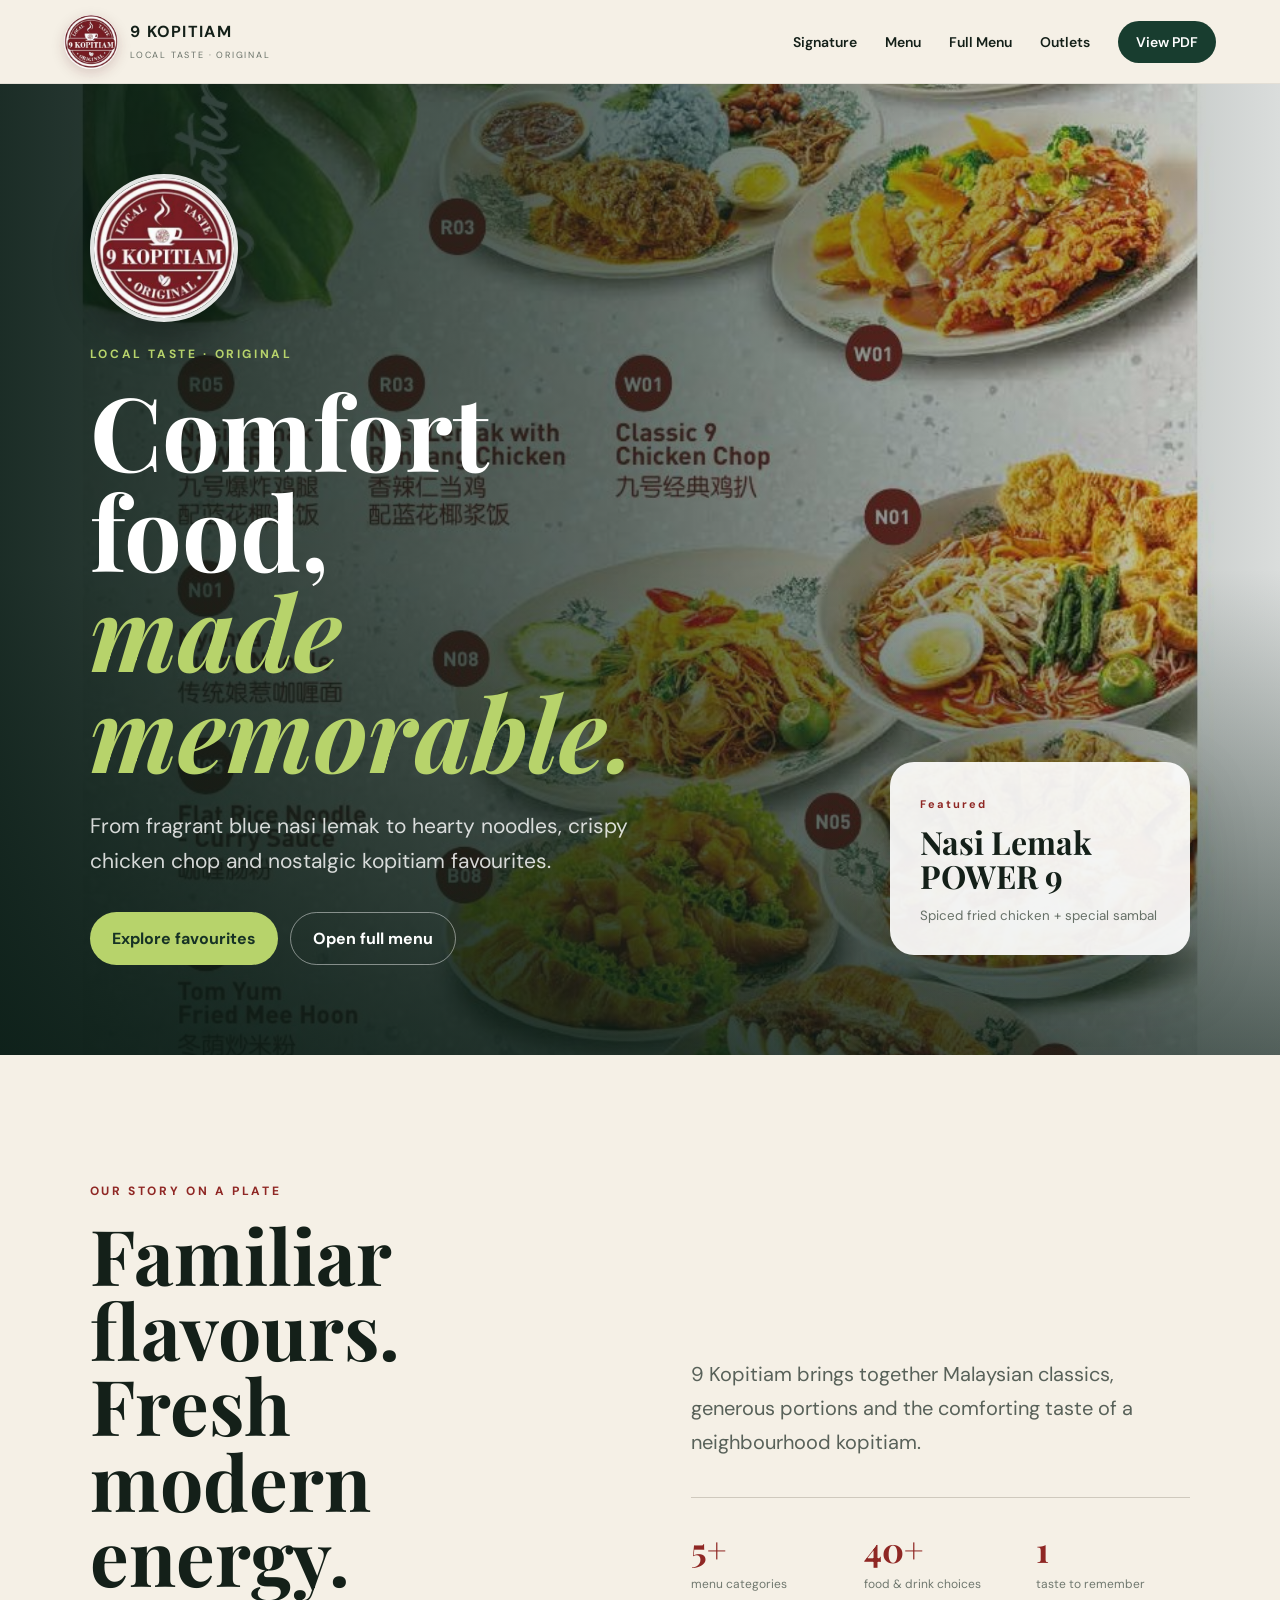
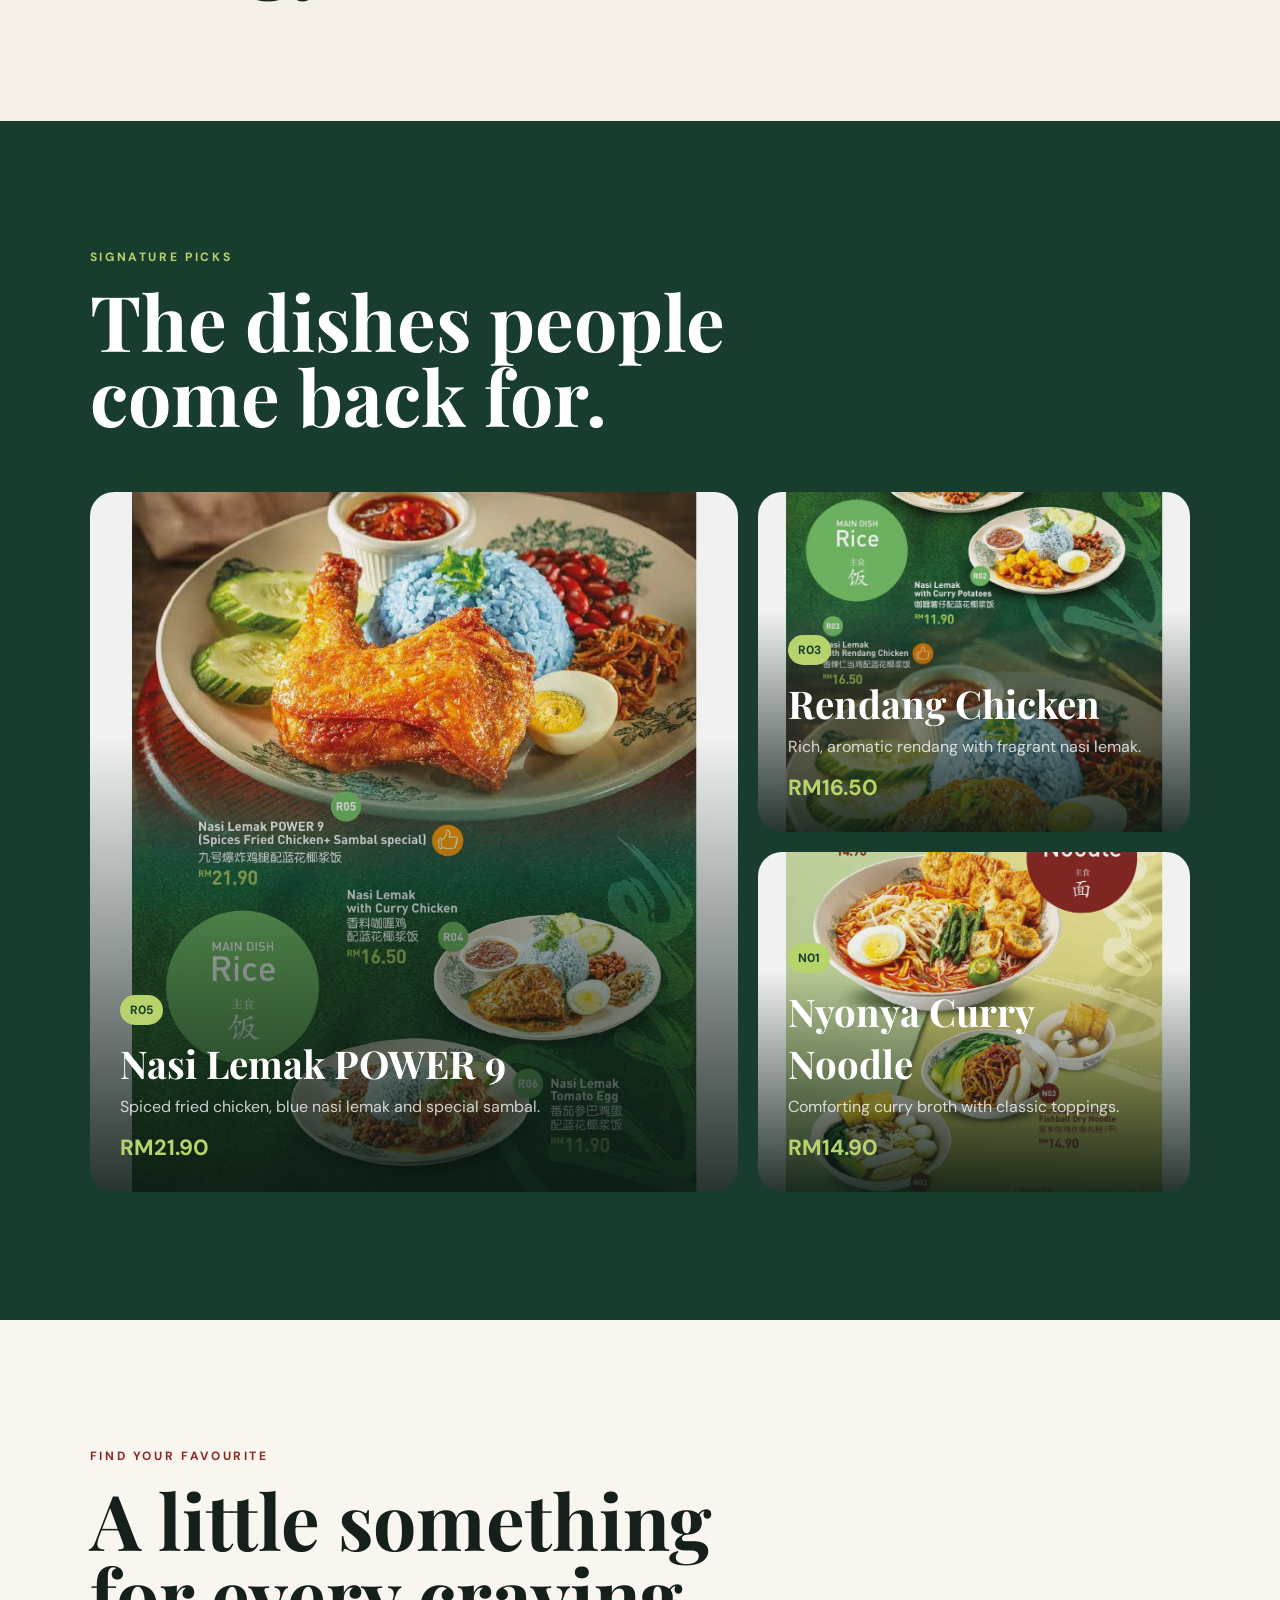
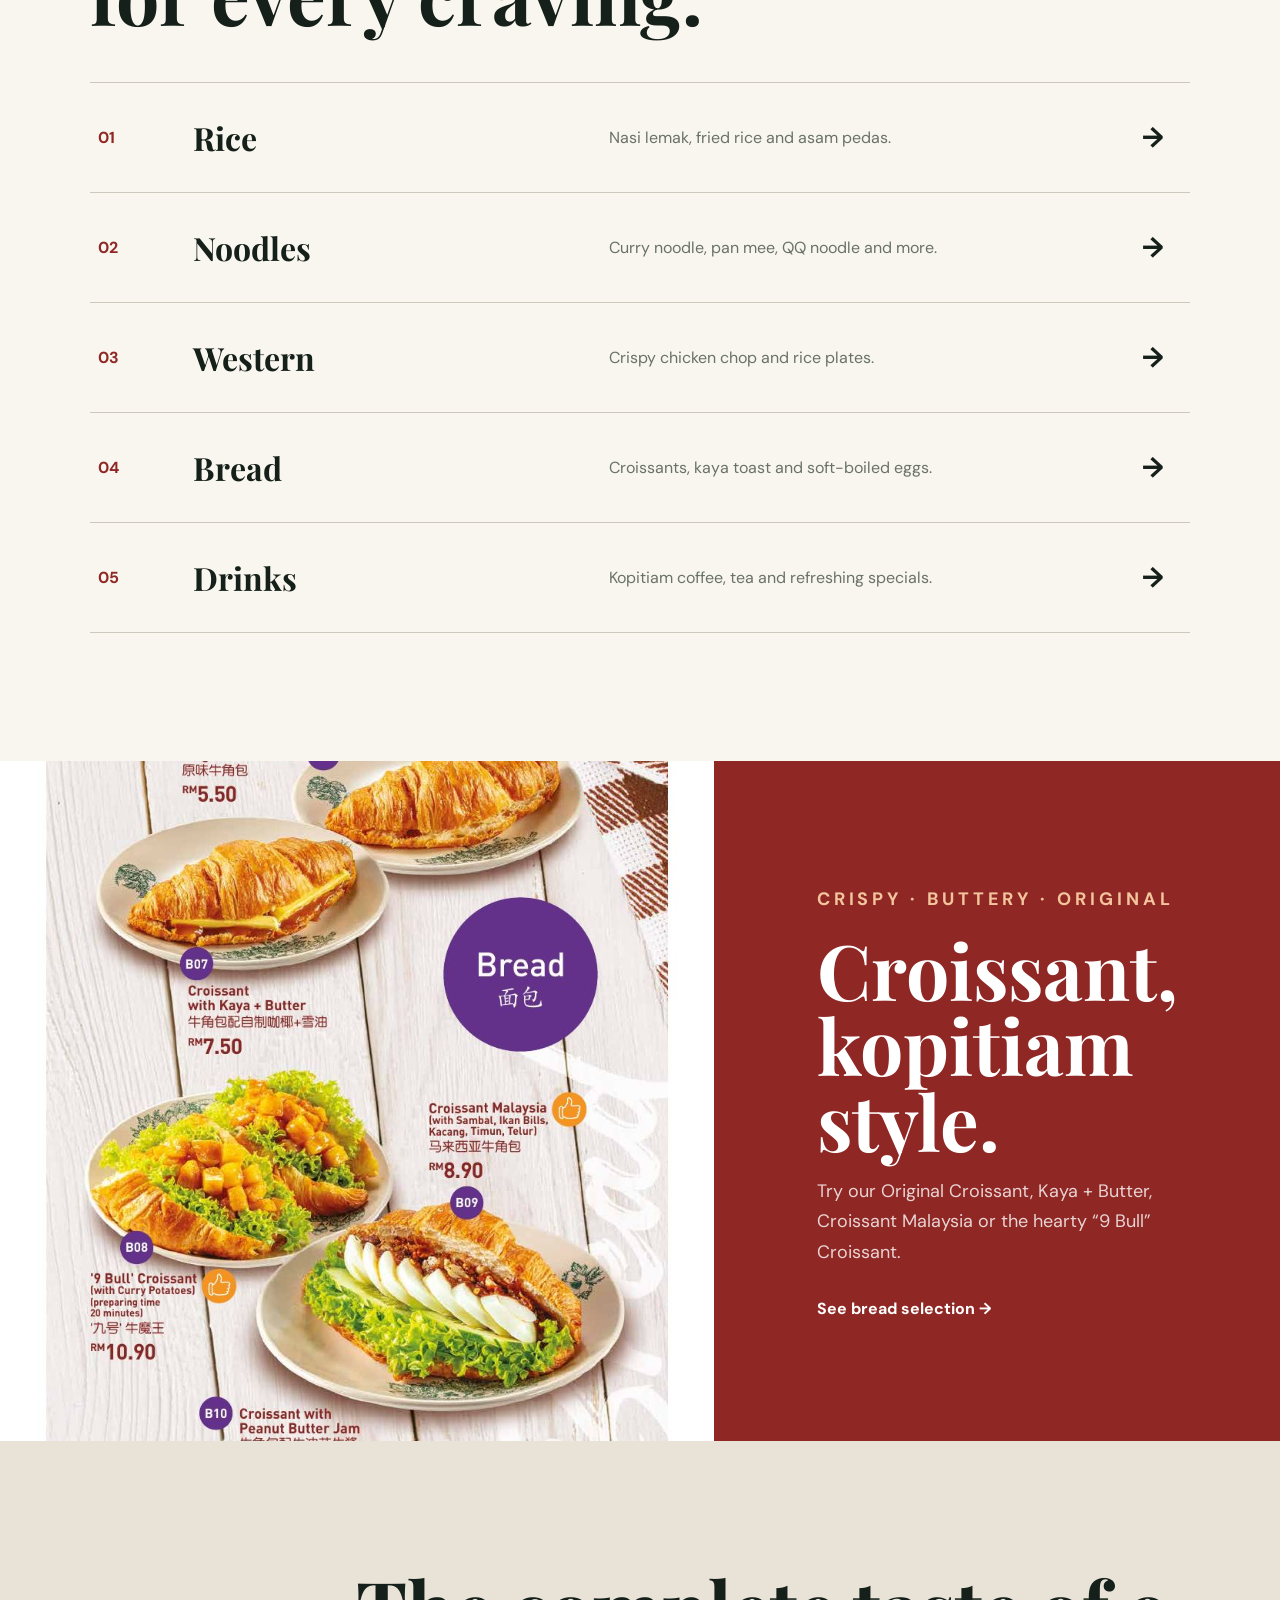
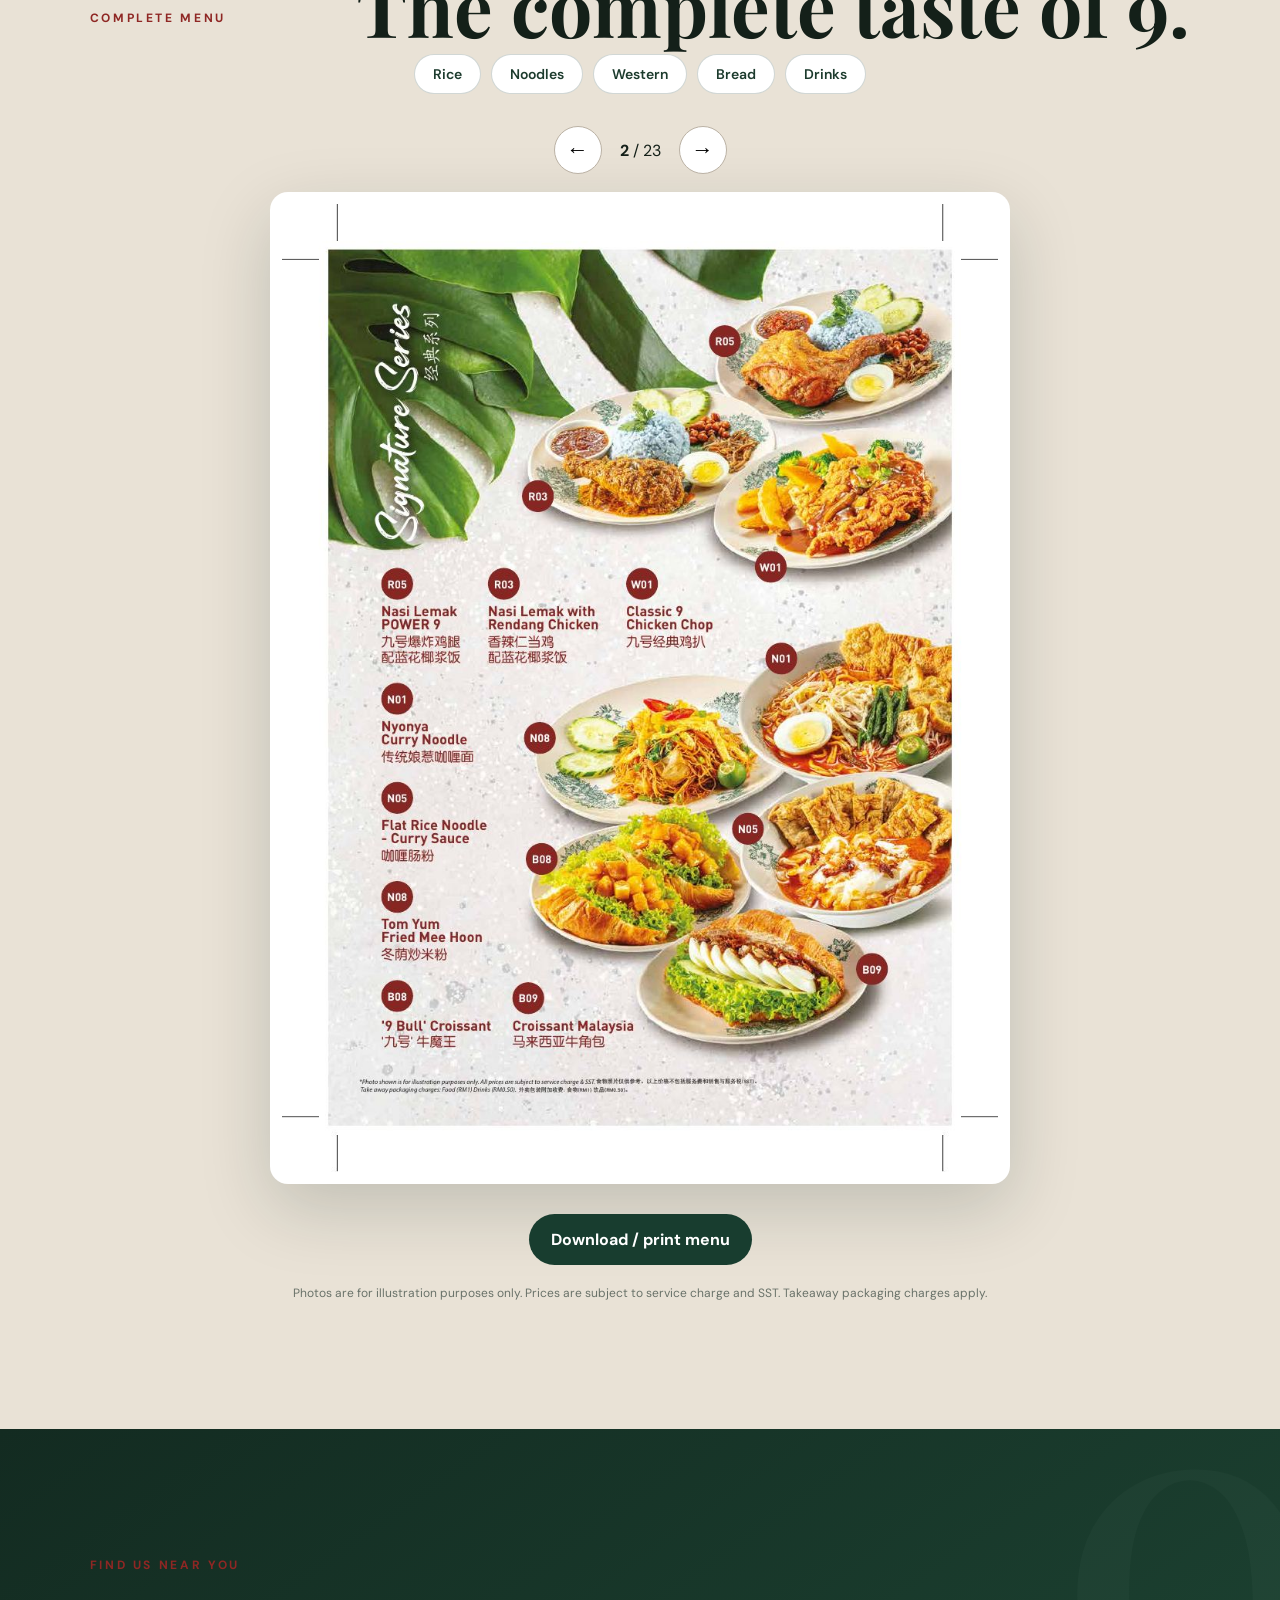
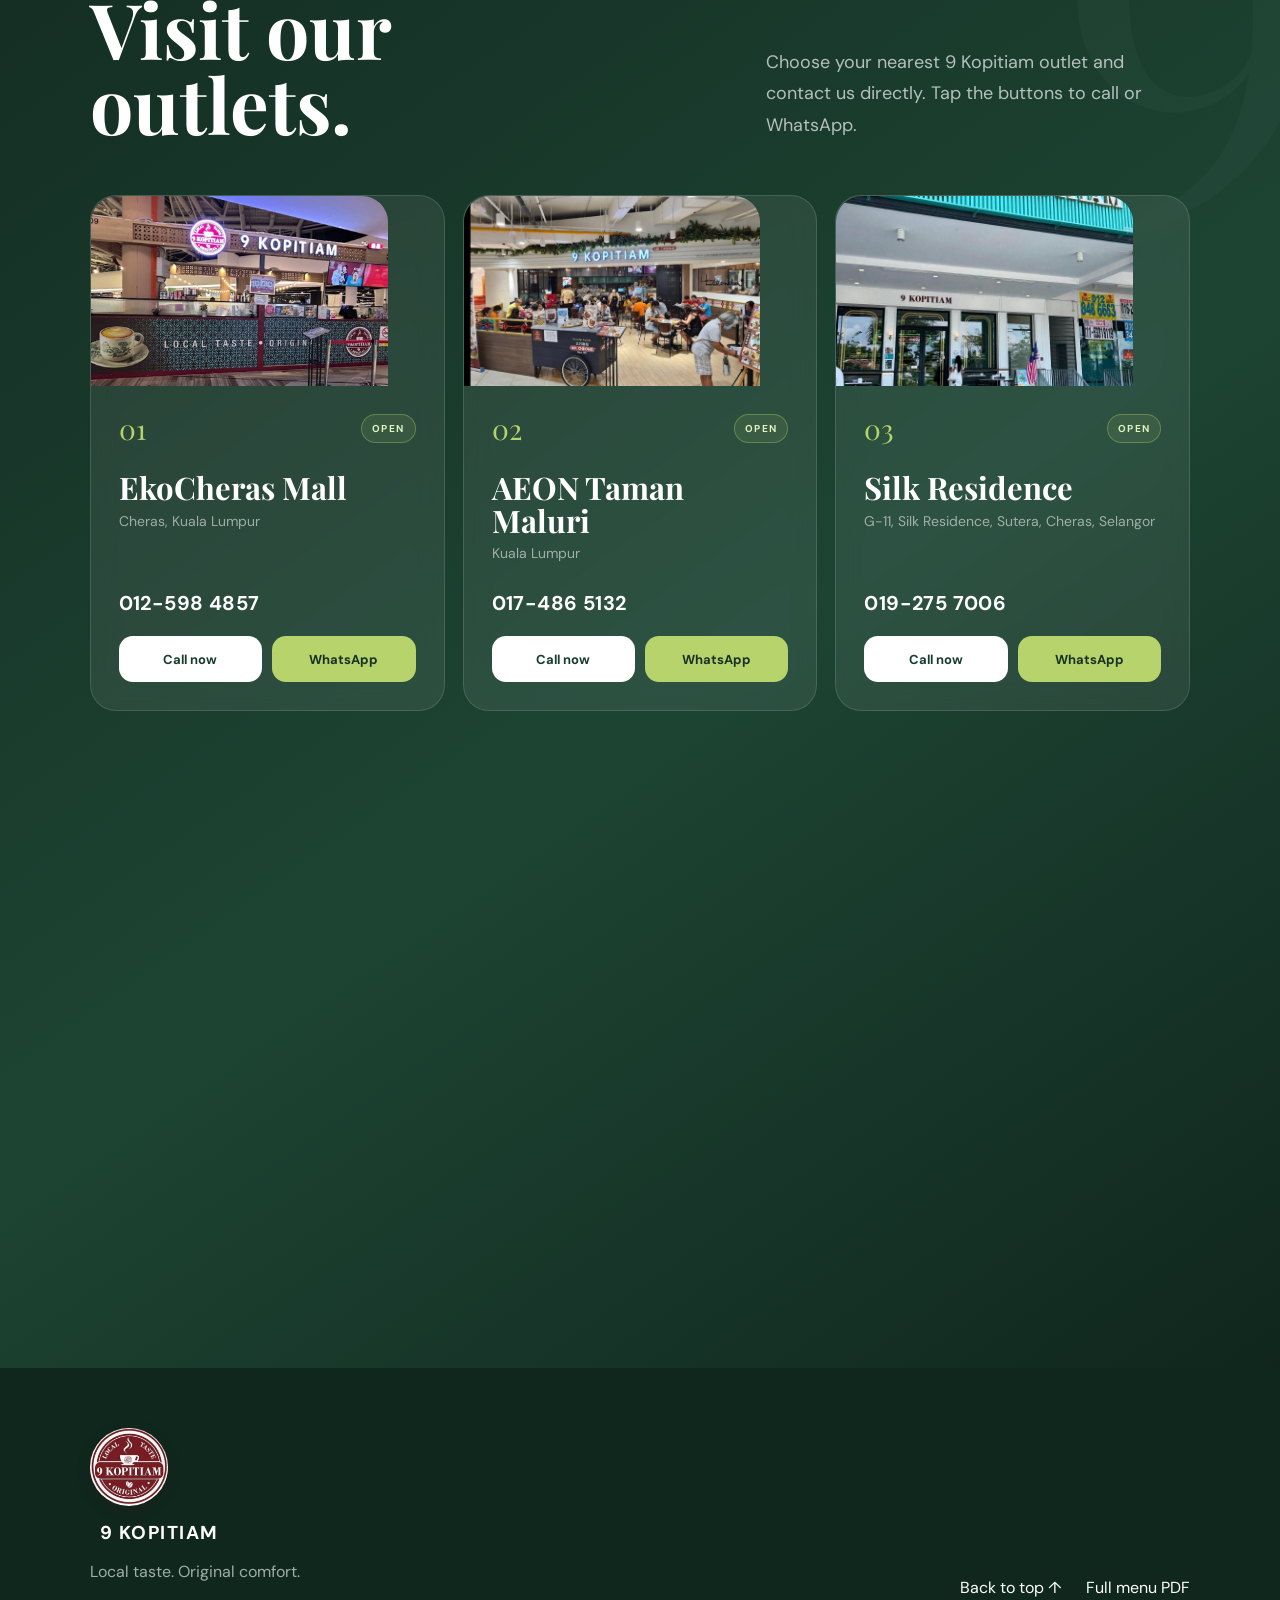
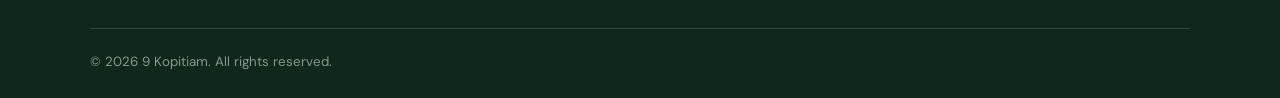
==== index.html @ cfab2c10 "Display official logo across homepage" ====
<!doctype html>
<html lang="en">
<head>
  <meta charset="utf-8" />
  <meta name="viewport" content="width=device-width, initial-scale=1" />
  <meta name="theme-color" content="#1c3b2d" />
  <meta name="description" content="9 Kopitiam - local taste, original favourites. Explore our nasi lemak, noodles, western dishes, breads and drinks." />
  <title>9 Kopitiam | Local Taste, Original</title>
  <link rel="preconnect" href="https://fonts.googleapis.com">
  <link rel="preconnect" href="https://fonts.gstatic.com" crossorigin>
  <link href="https://fonts.googleapis.com/css2?family=DM+Sans:wght@400;500;600;700&family=Playfair+Display:wght@600;700&display=swap" rel="stylesheet">
  <link rel="stylesheet" href="style.css" />
</head>
<body>
  <header class="site-header" id="top">
    <a class="brand" href="#top" aria-label="9 Kopitiam home">
      <img class="brand-logo" src="assets/9kopitiam-logo.jpeg" alt="9 Kopitiam logo" />
      <span><strong>9 KOPITIAM</strong><small>LOCAL TASTE · ORIGINAL</small></span>
    </a>
    <button class="menu-toggle" aria-label="Open navigation" aria-expanded="false">☰</button>
    <nav class="nav" aria-label="Main navigation">
      <a href="#signature">Signature</a>
      <a href="#categories">Menu</a>
      <a href="#gallery">Full Menu</a>
      <a href="#outlets">Outlets</a>
      <a class="nav-cta" href="menu-9-kopitiam.pdf" target="_blank" rel="noopener">View PDF</a>
    </nav>
  </header>

  <main>
    <section class="hero">
      <div class="hero-overlay"></div>
      <div class="hero-content reveal">
        <img class="hero-logo" src="assets/9kopitiam-logo.jpeg" alt="9 Kopitiam Local Taste Original logo" />
        <p class="eyebrow">LOCAL TASTE · ORIGINAL</p>
        <h1>Comfort food,<br><em>made memorable.</em></h1>
        <p class="hero-copy">From fragrant blue nasi lemak to hearty noodles, crispy chicken chop and nostalgic kopitiam favourites.</p>
        <div class="hero-actions">
          <a class="btn btn-primary" href="#signature">Explore favourites</a>
          <a class="btn btn-ghost" href="menu-9-kopitiam.pdf" target="_blank" rel="noopener">Open full menu</a>
        </div>
      </div>
      <div class="hero-card reveal">
        <span>Featured</span>
        <strong>Nasi Lemak<br>POWER 9</strong>
        <small>Spiced fried chicken + special sambal</small>
      </div>
    </section>

    <section class="intro section-pad">
      <div class="section-heading reveal">
        <p class="eyebrow">OUR STORY ON A PLATE</p>
        <h2>Familiar flavours.<br>Fresh modern energy.</h2>
      </div>
      <div class="intro-copy reveal">
        <p>9 Kopitiam brings together Malaysian classics, generous portions and the comforting taste of a neighbourhood kopitiam.</p>
        <div class="quick-stats">
          <div><strong>5+</strong><span>menu categories</span></div>
          <div><strong>40+</strong><span>food & drink choices</span></div>
          <div><strong>1</strong><span>taste to remember</span></div>
        </div>
      </div>
    </section>

    <section id="signature" class="signature section-pad">
      <div class="section-heading light reveal">
        <p class="eyebrow">SIGNATURE PICKS</p>
        <h2>The dishes people<br>come back for.</h2>
      </div>
      <div class="signature-grid">
        <article class="food-card large reveal" style="--bg:url('assets/menu/page-04.jpg')">
          <div class="food-card-content"><span>R05</span><h3>Nasi Lemak POWER 9</h3><p>Spiced fried chicken, blue nasi lemak and special sambal.</p><b>RM21.90</b></div>
        </article>
        <article class="food-card reveal" style="--bg:url('assets/menu/page-03.jpg')">
          <div class="food-card-content"><span>R03</span><h3>Rendang Chicken</h3><p>Rich, aromatic rendang with fragrant nasi lemak.</p><b>RM16.50</b></div>
        </article>
        <article class="food-card reveal" style="--bg:url('assets/menu/page-07.jpg')">
          <div class="food-card-content"><span>N01</span><h3>Nyonya Curry Noodle</h3><p>Comforting curry broth with classic toppings.</p><b>RM14.90</b></div>
        </article>
      </div>
    </section>

    <section id="categories" class="categories section-pad">
      <div class="section-heading reveal">
        <p class="eyebrow">FIND YOUR FAVOURITE</p>
        <h2>A little something<br>for every craving.</h2>
      </div>
      <div class="category-list">
        <a href="#gallery" class="category-item reveal" data-menu-page="3" data-category="Rice"><span>01</span><h3>Rice</h3><p>Nasi lemak, fried rice and asam pedas.</p><b>→</b></a>
        <a href="#gallery" class="category-item reveal" data-menu-page="7" data-category="Noodles"><span>02</span><h3>Noodles</h3><p>Curry noodle, pan mee, QQ noodle and more.</p><b>→</b></a>
        <a href="#gallery" class="category-item reveal" data-menu-page="11" data-category="Western"><span>03</span><h3>Western</h3><p>Crispy chicken chop and rice plates.</p><b>→</b></a>
        <a href="#gallery" class="category-item reveal" data-menu-page="13" data-category="Bread"><span>04</span><h3>Bread</h3><p>Croissants, kaya toast and soft-boiled eggs.</p><b>→</b></a>
        <a href="#gallery" class="category-item reveal" data-menu-page="18" data-category="Drinks"><span>05</span><h3>Drinks</h3><p>Kopitiam coffee, tea and refreshing specials.</p><b>→</b></a>
      </div>
    </section>

    <section class="feature-banner">
      <div class="feature-image"></div>
      <div class="feature-copy reveal">
        <p class="eyebrow">CRISPY · BUTTERY · ORIGINAL</p>
        <h2>Croissant,<br>kopitiam style.</h2>
        <p>Try our Original Croissant, Kaya + Butter, Croissant Malaysia or the hearty “9 Bull” Croissant.</p>
        <a class="text-link" href="#gallery" data-menu-page="13" data-category="Bread">See bread selection →</a>
      </div>
    </section>

    <section id="gallery" class="gallery section-pad">
      <div class="section-heading reveal">
        <p class="eyebrow">COMPLETE MENU</p>
        <h2><span id="galleryTitle">Browse every page.</span></h2>
      </div>
      <div class="gallery-tabs reveal" aria-label="Jump to a menu category">
        <button type="button" data-menu-page="3" data-category="Rice">Rice</button>
        <button type="button" data-menu-page="7" data-category="Noodles">Noodles</button>
        <button type="button" data-menu-page="11" data-category="Western">Western</button>
        <button type="button" data-menu-page="13" data-category="Bread">Bread</button>
        <button type="button" data-menu-page="18" data-category="Drinks">Drinks</button>
      </div>
      <div class="gallery-controls reveal" role="group" aria-label="Menu gallery controls">
        <button id="prevPage" aria-label="Previous page">←</button>
        <span><b id="currentPage">1</b> / 23</span>
        <button id="nextPage" aria-label="Next page">→</button>
      </div>
      <div class="menu-viewer reveal">
        <img id="menuPage" src="assets/menu/page-01.jpg" alt="9 Kopitiam menu page 1" loading="eager" />
      </div>
      <div class="gallery-actions">
        <a class="btn btn-dark" href="menu-9-kopitiam.pdf" target="_blank" rel="noopener">Download / print menu</a>
      </div>
      <p class="notice">Photos are for illustration purposes only. Prices are subject to service charge and SST. Takeaway packaging charges apply.</p>
    </section>

    <section id="outlets" class="outlets section-pad">
      <div class="outlets-heading reveal">
        <div>
          <p class="eyebrow">FIND US NEAR YOU</p>
          <h2>Visit our outlets.</h2>
        </div>
        <p>Choose your nearest 9 Kopitiam outlet and contact us directly. Tap the buttons to call or WhatsApp.</p>
      </div>

      <div class="outlet-grid">
        <article class="outlet-card reveal">
          <img class="outlet-image" src="assets/ekocheras-outlet.jpeg" alt="9 Kopitiam EkoCheras Mall outlet" loading="lazy" />
          <div class="outlet-top"><span class="outlet-number">01</span><span class="outlet-status">Open</span></div>
          <h3>EkoCheras Mall</h3>
          <p>Cheras, Kuala Lumpur</p>
          <div class="outlet-contact">012-598 4857</div>
          <div class="outlet-actions">
            <a class="outlet-btn call" href="tel:+60125984857" aria-label="Call EkoCheras Mall">Call now</a>
            <a class="outlet-btn whatsapp" href="https://wa.me/60125984857" target="_blank" rel="noopener" aria-label="WhatsApp EkoCheras Mall">WhatsApp</a>
          </div>
        </article>

        <article class="outlet-card reveal">
          <img class="outlet-image" src="assets/aeon-maluri-outlet.jpeg" alt="9 Kopitiam AEON Taman Maluri outlet" loading="lazy" />
          <div class="outlet-top"><span class="outlet-number">02</span><span class="outlet-status">Open</span></div>
          <h3>AEON Taman Maluri</h3>
          <p>Kuala Lumpur</p>
          <div class="outlet-contact">017-486 5132</div>
          <div class="outlet-actions">
            <a class="outlet-btn call" href="tel:+60174865132" aria-label="Call AEON Taman Maluri">Call now</a>
            <a class="outlet-btn whatsapp" href="https://wa.me/60174865132" target="_blank" rel="noopener" aria-label="WhatsApp AEON Taman Maluri">WhatsApp</a>
          </div>
        </article>

        <article class="outlet-card reveal">
          <img class="outlet-image" src="assets/silk-residence-outlet.jpeg" alt="9 Kopitiam Silk Residence outlet" loading="lazy" />
          <div class="outlet-top"><span class="outlet-number">03</span><span class="outlet-status">Open</span></div>
          <h3>Silk Residence</h3>
          <p>G-11, Silk Residence, Sutera, Cheras, Selangor</p>
          <div class="outlet-contact">019-275 7006</div>
          <div class="outlet-actions">
            <a class="outlet-btn call" href="tel:+60192757006" aria-label="Call Silk Residence">Call now</a>
            <a class="outlet-btn whatsapp" href="https://wa.me/60192757006" target="_blank" rel="noopener" aria-label="WhatsApp Silk Residence">WhatsApp</a>
          </div>
        </article>

        <article class="outlet-card upcoming reveal">
          <img class="outlet-image outlet-image-equine" src="assets/aeon-equine-outlet.jpeg" alt="9 Kopitiam AEON Taman Equine outlet" loading="lazy" />
          <div class="outlet-top"><span class="outlet-number">04</span><span class="outlet-status soon">Contact coming soon</span></div>
          <h3>AEON Taman Equine</h3>
          <p>Seri Kembangan, Selangor</p>
          <div class="outlet-contact muted">Phone number coming soon</div>
          <div class="outlet-actions single">
            <span class="outlet-btn disabled">Available soon</span>
          </div>
        </article>

        <article class="outlet-card reveal">
          <img class="outlet-image" src="assets/razak-city-outlet.jpeg" alt="9 Kopitiam Razak City outlet" loading="lazy" />
          <div class="outlet-top"><span class="outlet-number">05</span><span class="outlet-status">Open</span></div>
          <h3>Razak City</h3>
          <p>Razak City Residences</p>
          <div class="outlet-contact">03-7988 0166</div>
          <div class="outlet-actions single">
            <a class="outlet-btn call" href="tel:+60379880166" aria-label="Call Razak City">Call now</a>
          </div>
        </article>
      </div>
    </section>

  </main>

  <footer>
    <div>
      <img class="brand-logo footer-logo" src="assets/9kopitiam-logo.jpeg" alt="9 Kopitiam logo" />
      <h3>9 KOPITIAM</h3>
      <p>Local taste. Original comfort.</p>
    </div>
    <div class="footer-links"><a href="#top">Back to top ↑</a><a href="menu-9-kopitiam.pdf" target="_blank" rel="noopener">Full menu PDF</a></div>
    <small>© 2026 9 Kopitiam. All rights reserved.</small>
  </footer>
  <script src="script.js"></script>
</body>
</html>
---- style.css ----
:root{--green:#183d2f;--green2:#275b43;--lime:#b7d36b;--cream:#f5f0e6;--red:#8f2724;--ink:#142019;--white:#fff;--radius:24px;--shadow:0 24px 70px rgba(12,35,25,.18)}
*{box-sizing:border-box}html{scroll-behavior:smooth}body{margin:0;font-family:'DM Sans',sans-serif;background:var(--cream);color:var(--ink)}a{color:inherit;text-decoration:none}img{max-width:100%;display:block}.site-header{height:84px;padding:0 clamp(20px,5vw,76px);display:flex;align-items:center;justify-content:space-between;background:rgba(245,240,230,.9);backdrop-filter:blur(16px);position:sticky;top:0;z-index:50;border-bottom:1px solid rgba(20,32,25,.08)}.brand{display:flex;align-items:center;gap:12px}.brand-mark{width:44px;height:44px;border-radius:50%;display:inline-grid;place-items:center;background:var(--red);color:white;font-family:'Playfair Display',serif;font-size:28px}.brand strong{display:block;letter-spacing:.08em}.brand small{font-size:9px;letter-spacing:.2em;color:#687168}.nav{display:flex;align-items:center;gap:28px;font-size:14px;font-weight:600}.nav a:not(.nav-cta):hover{color:var(--red)}.nav-cta{padding:12px 18px;border-radius:999px;background:var(--green);color:#fff}.menu-toggle{display:none;background:none;border:0;font-size:24px}.hero{min-height:calc(100vh - 84px);position:relative;display:grid;grid-template-columns:1.2fr .8fr;align-items:end;padding:clamp(40px,7vw,100px);overflow:hidden;background:url('assets/menu/page-02.jpg') center/cover}.hero-overlay{position:absolute;inset:0;background:linear-gradient(90deg,rgba(8,27,20,.92) 0%,rgba(8,27,20,.64) 48%,rgba(8,27,20,.15) 100%),linear-gradient(0deg,rgba(8,27,20,.65),transparent 50%)}.hero-content,.hero-card{position:relative;z-index:2}.eyebrow{font-size:12px;font-weight:700;letter-spacing:.22em;color:var(--red);margin:0 0 18px}.hero .eyebrow,.light .eyebrow{color:var(--lime)}h1,h2{font-family:'Playfair Display',serif;line-height:.98;margin:0}h1{font-size:clamp(54px,8vw,108px);color:#fff;max-width:900px}h1 em{color:var(--lime);font-style:italic}.hero-copy{max-width:590px;color:rgba(255,255,255,.82);font-size:clamp(16px,1.8vw,21px);line-height:1.65;margin:28px 0 34px}.hero-actions{display:flex;gap:12px;flex-wrap:wrap}.btn{display:inline-flex;justify-content:center;align-items:center;padding:15px 22px;border-radius:999px;font-weight:700;transition:.25s}.btn:hover{transform:translateY(-2px)}.btn-primary{background:var(--lime);color:#173225}.btn-ghost{border:1px solid rgba(255,255,255,.45);color:white}.btn-dark{background:var(--green);color:white}.hero-card{justify-self:end;align-self:end;width:min(300px,100%);padding:30px;border-radius:var(--radius);background:rgba(255,255,255,.92);box-shadow:var(--shadow);margin-bottom:10px}.hero-card span{font-size:11px;letter-spacing:.18em;color:var(--red);font-weight:700}.hero-card strong{font-family:'Playfair Display',serif;font-size:32px;display:block;line-height:1.05;margin:12px 0}.hero-card small{color:#667067}.section-pad{padding:clamp(72px,10vw,140px) clamp(20px,7vw,110px)}.intro{display:grid;grid-template-columns:1fr 1fr;gap:8vw;align-items:end}.section-heading h2{font-size:clamp(42px,6vw,78px)}.intro-copy>p{font-size:20px;line-height:1.7;color:#586159}.quick-stats{display:grid;grid-template-columns:repeat(3,1fr);gap:18px;margin-top:38px;border-top:1px solid #cfc9bd;padding-top:28px}.quick-stats strong{font-family:'Playfair Display',serif;font-size:34px;display:block;color:var(--red)}.quick-stats span{font-size:12px;color:#70786f}.signature{background:var(--green);color:white}.signature-grid{display:grid;grid-template-columns:1.2fr .8fr;grid-template-rows:1fr 1fr;gap:20px;margin-top:58px}.food-card{position:relative;min-height:340px;border-radius:var(--radius);overflow:hidden;background-image:linear-gradient(0deg,rgba(9,24,18,.88),rgba(9,24,18,.06) 65%),var(--bg);background-position:center;background-size:cover}.food-card.large{grid-row:1/3;min-height:700px}.food-card-content{position:absolute;inset:auto 0 0;padding:30px}.food-card-content span{display:inline-block;background:var(--lime);color:var(--green);font-weight:700;border-radius:999px;padding:7px 10px;font-size:12px}.food-card h3{font-family:'Playfair Display',serif;font-size:clamp(28px,3vw,44px);margin:12px 0 7px}.food-card p{margin:0 0 16px;color:rgba(255,255,255,.78)}.food-card b{font-size:22px;color:var(--lime)}.categories{background:#f9f6ef}.category-list{margin-top:50px;border-top:1px solid #cfc9bd}.category-item{display:grid;grid-template-columns:70px 1fr 1.3fr 40px;align-items:center;gap:25px;padding:28px 8px;border-bottom:1px solid #cfc9bd;transition:.25s}.category-item:hover{padding-left:18px;background:#fff}.category-item span{color:var(--red);font-weight:700}.category-item h3{font-family:'Playfair Display',serif;font-size:32px;margin:0}.category-item p{color:#697269}.category-item b{font-size:28px}.feature-banner{display:grid;grid-template-columns:1.2fr .8fr;min-height:680px}.feature-image{background:url('assets/menu/page-14.jpg') center/cover}.feature-copy{background:var(--red);color:white;padding:clamp(50px,8vw,110px);display:flex;flex-direction:column;justify-content:center}.feature-copy .eyebrow{color:#f3c59d}.feature-copy h2{font-size:clamp(48px,6vw,80px)}.feature-copy p{line-height:1.7;color:rgba(255,255,255,.8);font-size:18px}.text-link{font-weight:700;margin-top:12px}.gallery{background:#e9e2d6;text-align:center}.gallery .section-heading{text-align:left;display:flex;justify-content:space-between;align-items:end}.gallery-controls{display:flex;align-items:center;justify-content:center;gap:18px;margin:32px 0 18px}.gallery-controls button{width:48px;height:48px;border-radius:50%;border:1px solid #bbb2a5;background:white;font-size:22px;cursor:pointer}.menu-viewer{max-width:740px;margin:0 auto;background:#fff;padding:12px;border-radius:18px;box-shadow:var(--shadow)}.menu-viewer img{width:100%;border-radius:10px}.gallery-actions{margin-top:30px}.notice{font-size:12px;color:#697269;max-width:760px;margin:20px auto 0}.outlets{background:linear-gradient(145deg,#132b21 0%,#1d4433 55%,#10261d 100%);color:white;position:relative;overflow:hidden}.outlets:before{content:"9";position:absolute;right:-4vw;top:-13vw;font-family:'Playfair Display',serif;font-size:42vw;line-height:1;color:rgba(255,255,255,.025);pointer-events:none}.outlets-heading{position:relative;z-index:1;display:grid;grid-template-columns:1.15fr .85fr;gap:8vw;align-items:end}.outlets-heading h2{font-size:clamp(46px,6vw,82px)}.outlets-heading>p{margin:0;color:rgba(255,255,255,.68);line-height:1.75;font-size:18px;max-width:540px}.outlet-grid{position:relative;z-index:1;display:grid;grid-template-columns:repeat(3,1fr);gap:18px;margin-top:54px}.outlet-card{min-height:330px;padding:28px;border:1px solid rgba(255,255,255,.13);border-radius:26px;background:rgba(255,255,255,.075);backdrop-filter:blur(12px);display:flex;flex-direction:column;transition:.3s ease}.outlet-card:hover{transform:translateY(-7px);background:rgba(255,255,255,.11);border-color:rgba(183,211,107,.5);box-shadow:0 26px 60px rgba(0,0,0,.18)}.outlet-top{display:flex;align-items:center;justify-content:space-between;gap:14px}.outlet-number{font-family:'Playfair Display',serif;font-size:28px;color:var(--lime)}.outlet-status{font-size:10px;text-transform:uppercase;letter-spacing:.14em;font-weight:700;color:#dff4c0;border:1px solid rgba(183,211,107,.35);background:rgba(183,211,107,.1);padding:7px 10px;border-radius:999px}.outlet-status.soon{color:#e6dacb;border-color:rgba(255,255,255,.18);background:rgba(255,255,255,.06)}.outlet-card h3{font-family:'Playfair Display',serif;font-size:31px;line-height:1.05;margin:38px 0 8px}.outlet-card>p{margin:0;color:rgba(255,255,255,.55);font-size:14px}.outlet-contact{font-size:20px;font-weight:700;letter-spacing:.02em;margin-top:auto;padding:28px 0 20px}.outlet-contact.muted{font-size:15px;color:rgba(255,255,255,.42);font-weight:500}.outlet-actions{display:grid;grid-template-columns:1fr 1fr;gap:10px}.outlet-actions.single{grid-template-columns:1fr}.outlet-btn{min-height:46px;padding:13px 16px;border-radius:14px;display:flex;align-items:center;justify-content:center;text-align:center;font-size:13px;font-weight:700;transition:.2s}.outlet-btn.call{background:white;color:var(--green)}.outlet-btn.whatsapp{background:var(--lime);color:#173225}.outlet-btn:hover{transform:translateY(-2px);filter:brightness(1.04)}.outlet-btn.disabled{background:rgba(255,255,255,.07);color:rgba(255,255,255,.35);cursor:not-allowed}.outlet-card.upcoming{background:rgba(255,255,255,.035);border-style:dashed}
footer{background:#0f271d;color:white;padding:60px clamp(20px,7vw,110px) 28px;display:grid;grid-template-columns:1fr auto;gap:30px;align-items:end}footer h3{display:inline-block;margin:0 0 0 10px;letter-spacing:.08em}footer p{color:#9eb0a5}.footer-links{display:flex;gap:24px}footer small{grid-column:1/-1;border-top:1px solid rgba(255,255,255,.14);padding-top:24px;color:#87988e}.reveal{opacity:0;transform:translateY(22px);transition:opacity .7s ease,transform .7s ease}.reveal.visible{opacity:1;transform:none}
@media(max-width:1050px){.outlet-grid{grid-template-columns:repeat(2,1fr)}}
@media(max-width:850px){.menu-toggle{display:block}.nav{display:none;position:absolute;top:84px;left:0;right:0;background:var(--cream);padding:22px;flex-direction:column;border-bottom:1px solid #ddd}.nav.open{display:flex}.hero{grid-template-columns:1fr;padding:36px 22px;min-height:780px}.hero-card{justify-self:start;margin-top:40px}.intro{grid-template-columns:1fr}.signature-grid{grid-template-columns:1fr;grid-template-rows:auto}.food-card.large{grid-row:auto;min-height:520px}.feature-banner{grid-template-columns:1fr}.feature-image{min-height:520px}.category-item{grid-template-columns:45px 1fr 30px}.category-item p{display:none}.gallery .section-heading{display:block;text-align:left}.outlets-heading{grid-template-columns:1fr;gap:24px}.outlet-grid{grid-template-columns:1fr 1fr}footer{grid-template-columns:1fr}.footer-links{flex-direction:column;gap:10px}}
@media(max-width:620px){.outlet-grid{grid-template-columns:1fr}.outlet-card{min-height:300px}}
.outlet-image{width:calc(100% + 56px);height:190px;object-fit:cover;object-position:center;margin:-28px -28px 24px;border-radius:26px 26px 0 0}.outlet-card:has(.outlet-image) h3{margin-top:24px}@media(max-width:620px){.outlet-image{height:210px}}
.outlet-image-equine{object-position:center 52%}
.brand-logo{width:54px;height:54px;border-radius:50%;object-fit:cover;flex:0 0 auto;box-shadow:0 4px 14px rgba(77,12,22,.18)}.hero-logo{width:148px;height:148px;border-radius:50%;object-fit:cover;margin:0 0 24px;box-shadow:0 16px 38px rgba(0,0,0,.3);border:4px solid rgba(255,255,255,.88)}.footer-logo{width:78px;height:78px;margin-bottom:14px}@media(max-width:620px){.brand-logo{width:46px;height:46px}.hero-logo{width:116px;height:116px;margin-bottom:18px}.footer-logo{width:70px;height:70px}}
@media(max-width:520px){.brand small{display:none}.site-header{height:72px}.nav{top:72px}h1{font-size:52px}.hero{min-height:720px}.hero-card{display:none}.quick-stats{grid-template-columns:1fr}.food-card,.food-card.large{min-height:430px}.feature-image{min-height:430px}.section-pad{padding:68px 20px}.category-item h3{font-size:26px}}
.gallery-tabs{display:flex;flex-wrap:wrap;gap:10px;justify-content:center;margin:10px auto 28px}
.gallery-tabs button{appearance:none;border:1px solid rgba(28,59,45,.2);background:#fff;color:#1c3b2d;border-radius:999px;padding:10px 18px;font:600 14px 'DM Sans',sans-serif;cursor:pointer;transition:.2s ease}
.gallery-tabs button:hover,.gallery-tabs button.active{background:#1c3b2d;color:#fff;border-color:#1c3b2d;transform:translateY(-1px)}
.gallery-tabs button:focus-visible{outline:3px solid rgba(164,53,39,.25);outline-offset:3px}
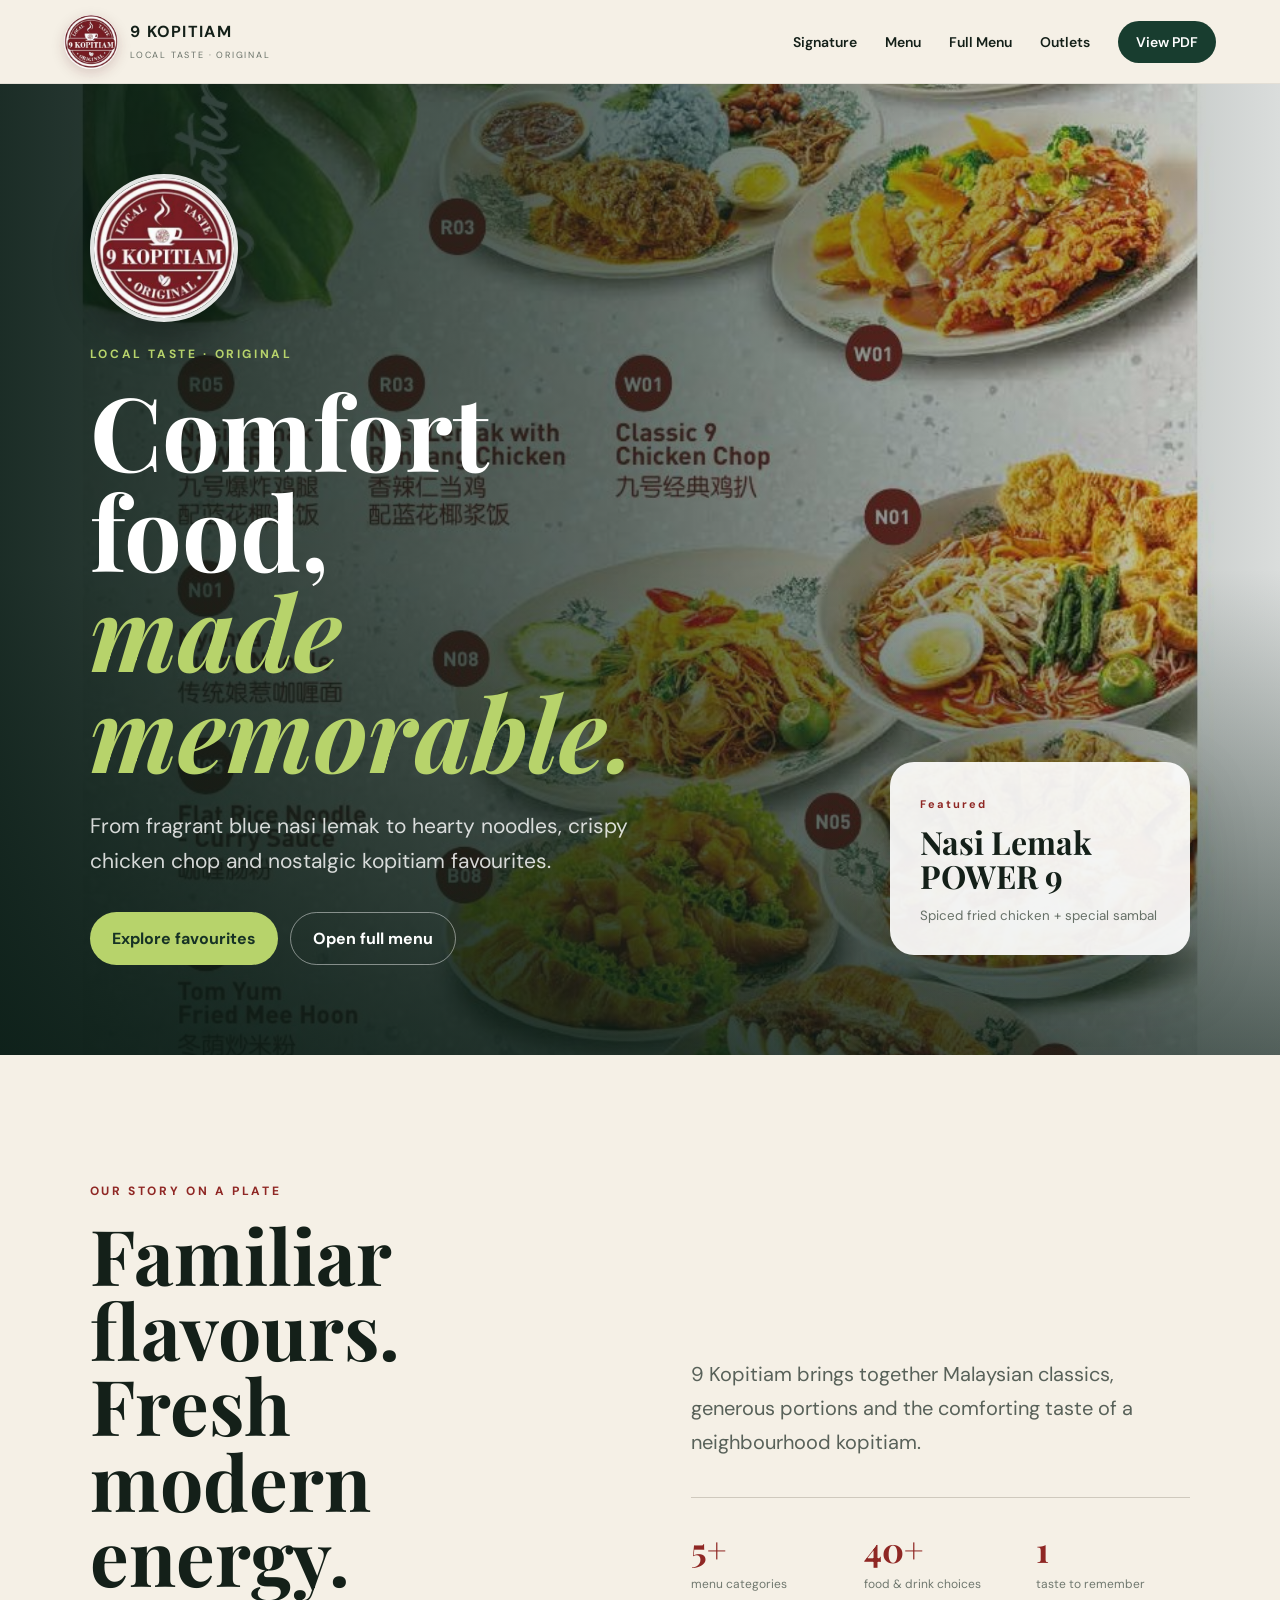
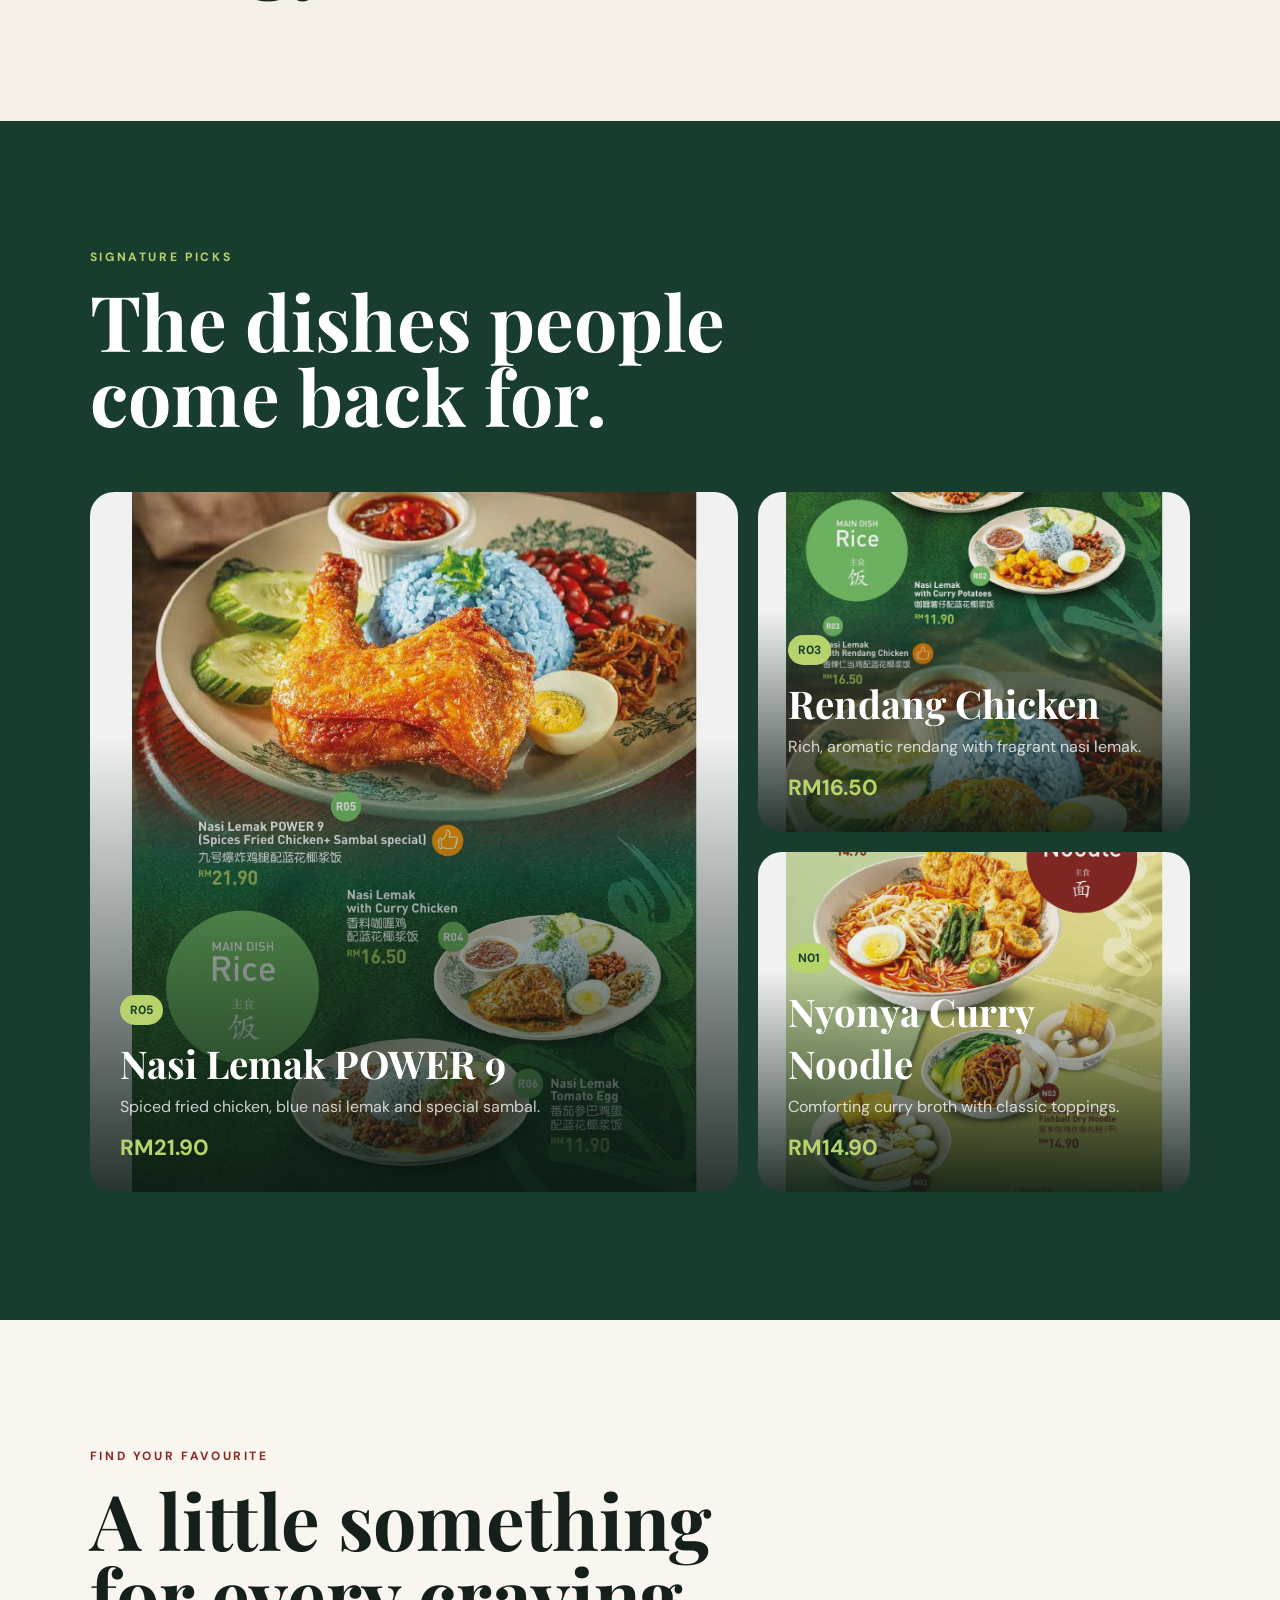
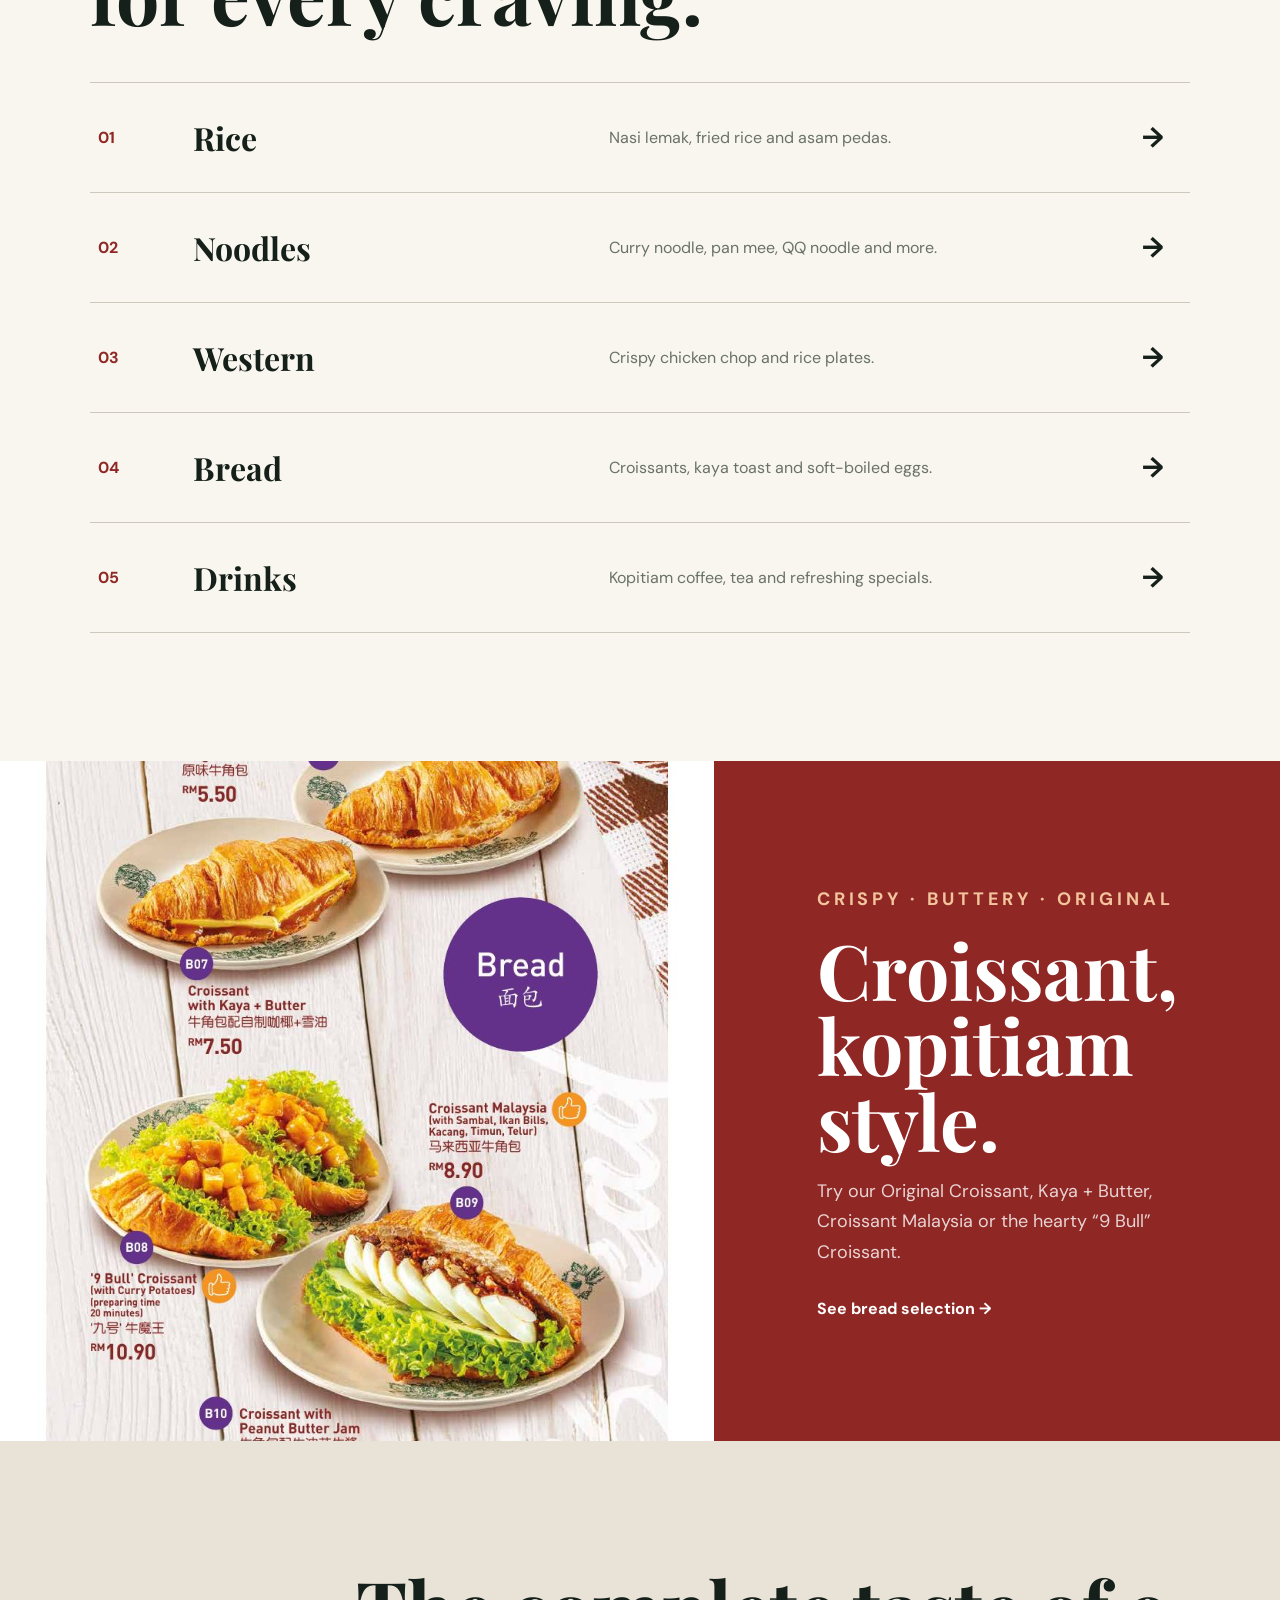
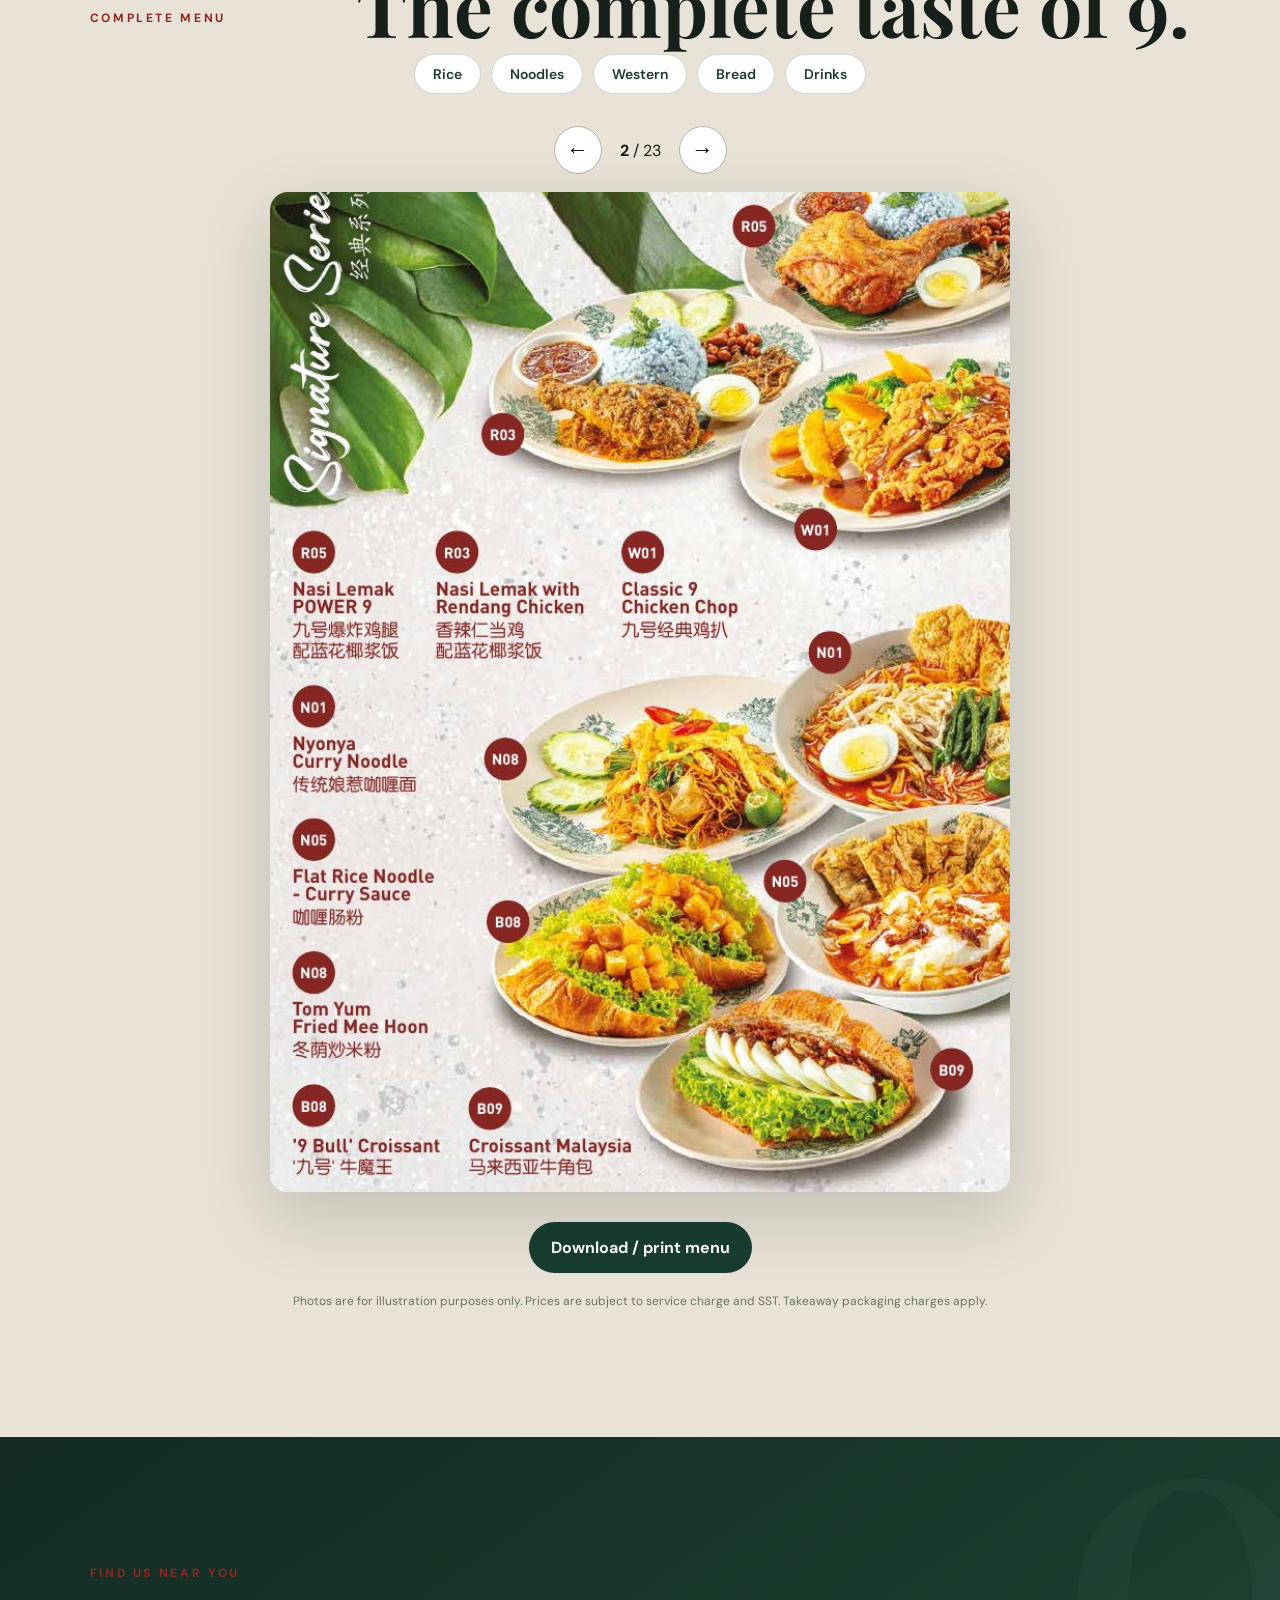
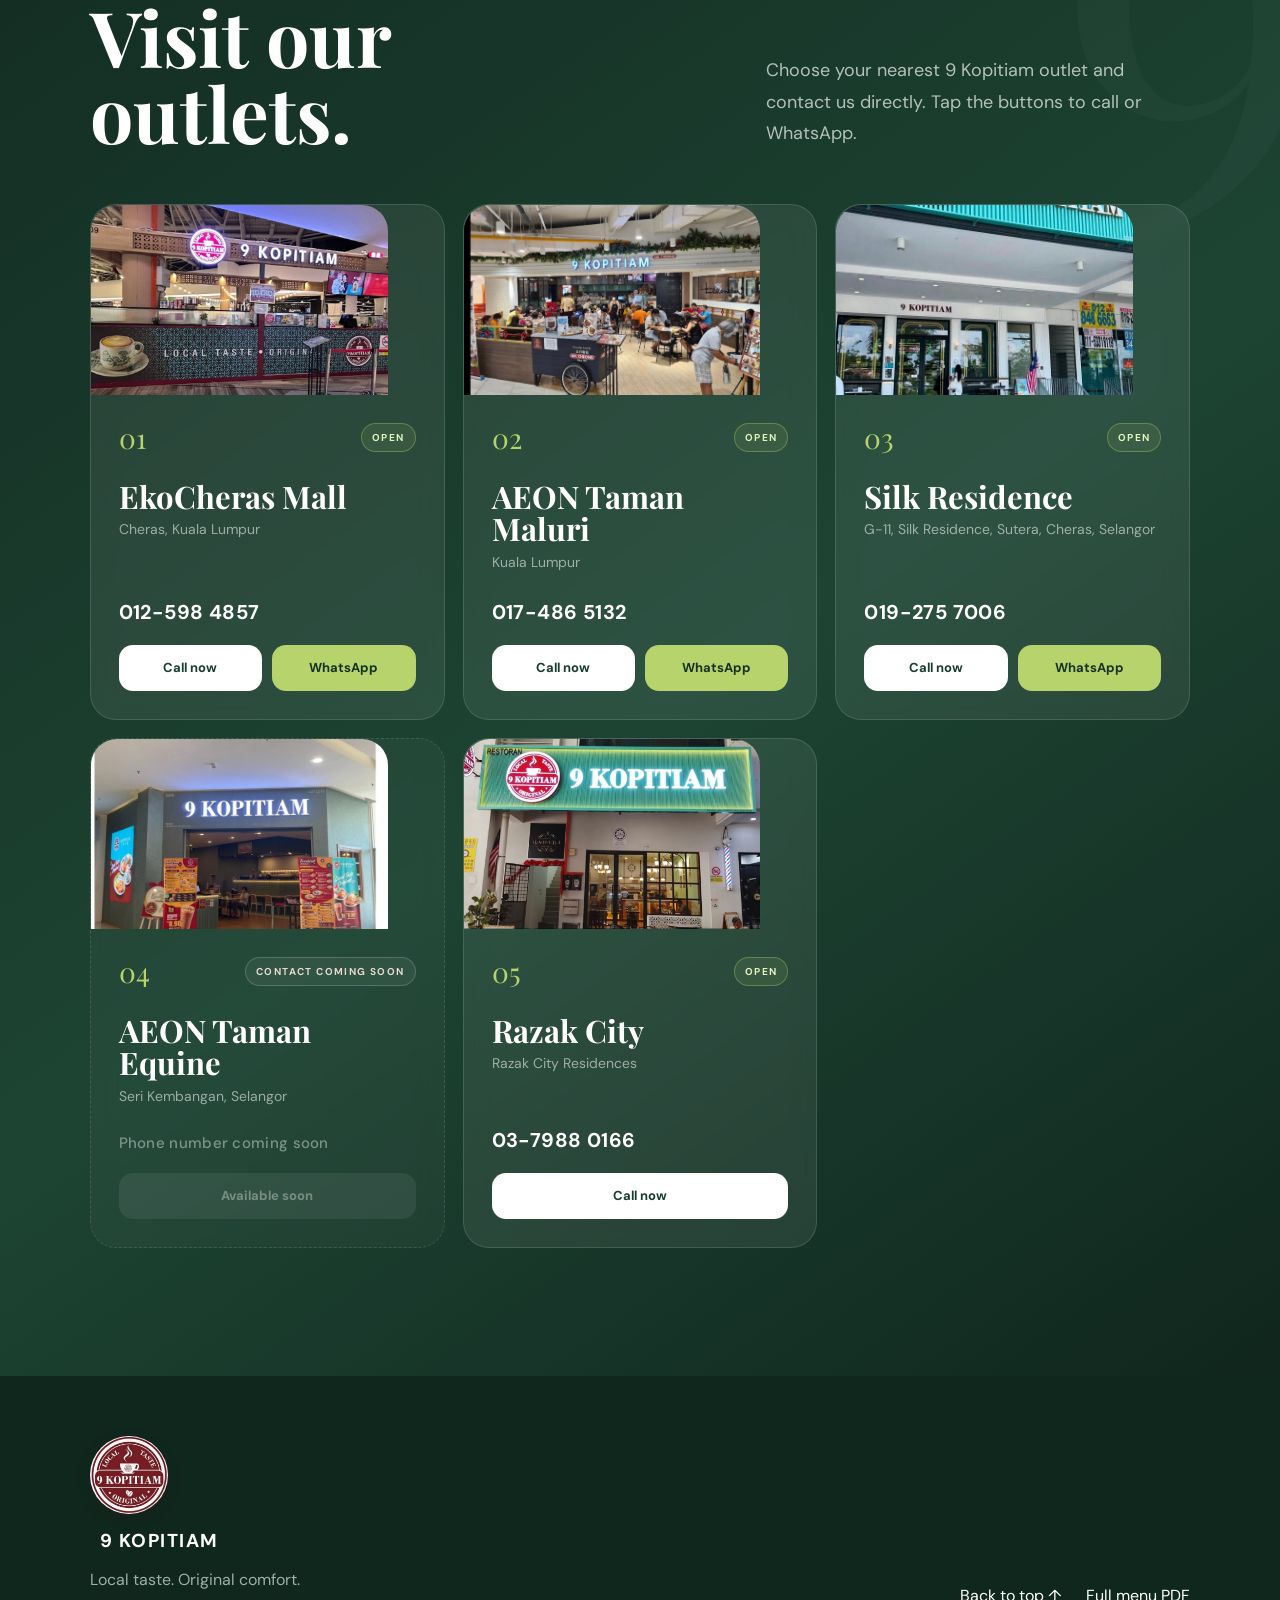
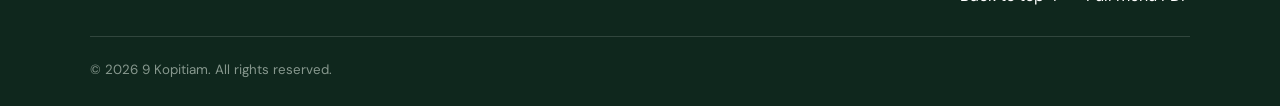
==== commit c644fbfe: "Remove menu crop marks and enlarge pages" ====
--- a/index.html
+++ b/index.html
@@ -122,7 +122,9 @@
         <button id="nextPage" aria-label="Next page">→</button>
       </div>
       <div class="menu-viewer reveal">
-        <img id="menuPage" src="assets/menu/page-01.jpg" alt="9 Kopitiam menu page 1" loading="eager" />
+        <div class="menu-frame">
+          <img id="menuPage" src="assets/menu/page-01.jpg" alt="9 Kopitiam menu page 1" loading="eager" />
+        </div>
       </div>
       <div class="gallery-actions">
         <a class="btn btn-dark" href="menu-9-kopitiam.pdf" target="_blank" rel="noopener">Download / print menu</a>
--- a/style.css
+++ b/style.css
@@ -7,6 +7,7 @@
 .outlet-image{width:calc(100% + 56px);height:190px;object-fit:cover;object-position:center;margin:-28px -28px 24px;border-radius:26px 26px 0 0}.outlet-card:has(.outlet-image) h3{margin-top:24px}@media(max-width:620px){.outlet-image{height:210px}}
 .outlet-image-equine{object-position:center 52%}
 .brand-logo{width:54px;height:54px;border-radius:50%;object-fit:cover;flex:0 0 auto;box-shadow:0 4px 14px rgba(77,12,22,.18)}.hero-logo{width:148px;height:148px;border-radius:50%;object-fit:cover;margin:0 0 24px;box-shadow:0 16px 38px rgba(0,0,0,.3);border:4px solid rgba(255,255,255,.88)}.footer-logo{width:78px;height:78px;margin-bottom:14px}@media(max-width:620px){.brand-logo{width:46px;height:46px}.hero-logo{width:116px;height:116px;margin-bottom:18px}.footer-logo{width:70px;height:70px}}
+.menu-viewer{background:transparent;padding:0;box-shadow:none}.menu-frame{position:relative;width:100%;aspect-ratio:928/1254;overflow:hidden;border-radius:18px;background:#fff;box-shadow:var(--shadow)}.menu-frame img{position:absolute;left:50%;top:50%;width:130%;height:130%;max-width:none;object-fit:fill;transform:translate(-50%,-50%);border-radius:0}
 @media(max-width:520px){.brand small{display:none}.site-header{height:72px}.nav{top:72px}h1{font-size:52px}.hero{min-height:720px}.hero-card{display:none}.quick-stats{grid-template-columns:1fr}.food-card,.food-card.large{min-height:430px}.feature-image{min-height:430px}.section-pad{padding:68px 20px}.category-item h3{font-size:26px}}
 .gallery-tabs{display:flex;flex-wrap:wrap;gap:10px;justify-content:center;margin:10px auto 28px}
 .gallery-tabs button{appearance:none;border:1px solid rgba(28,59,45,.2);background:#fff;color:#1c3b2d;border-radius:999px;padding:10px 18px;font:600 14px 'DM Sans',sans-serif;cursor:pointer;transition:.2s ease}
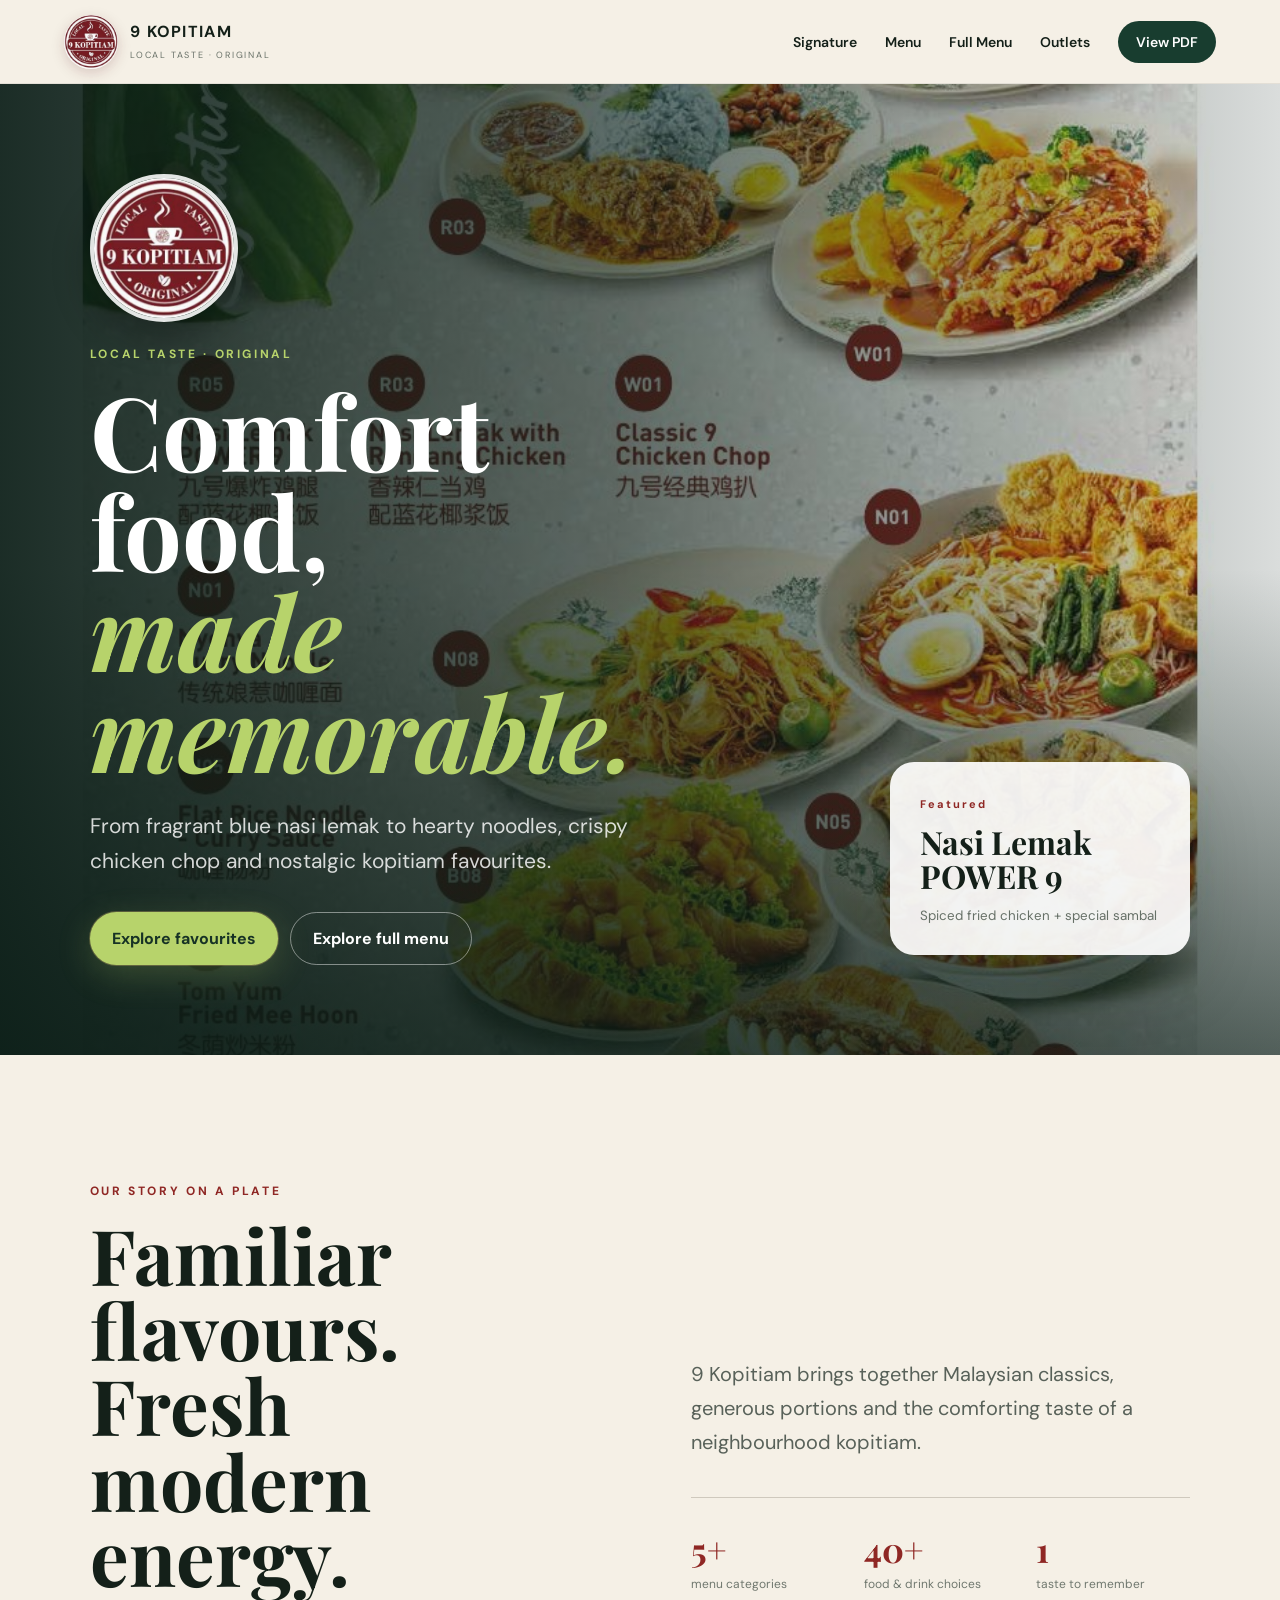
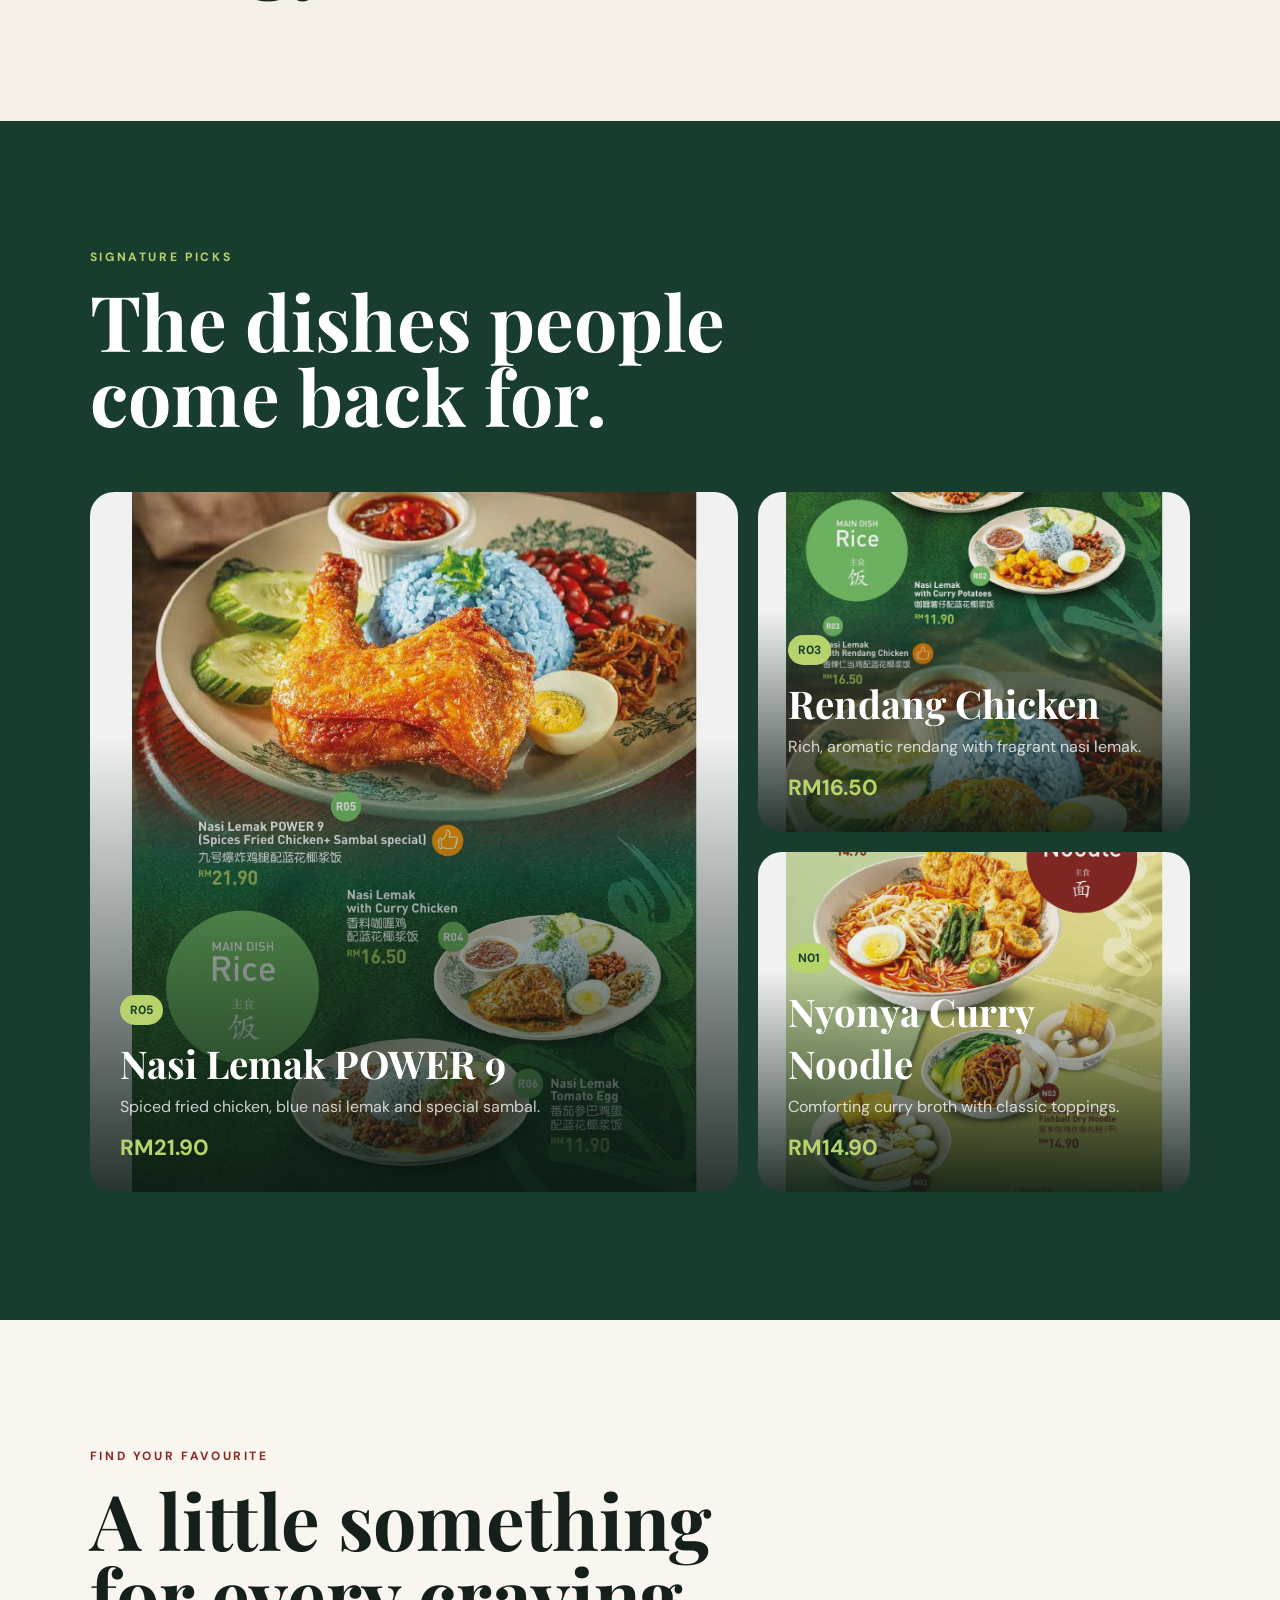
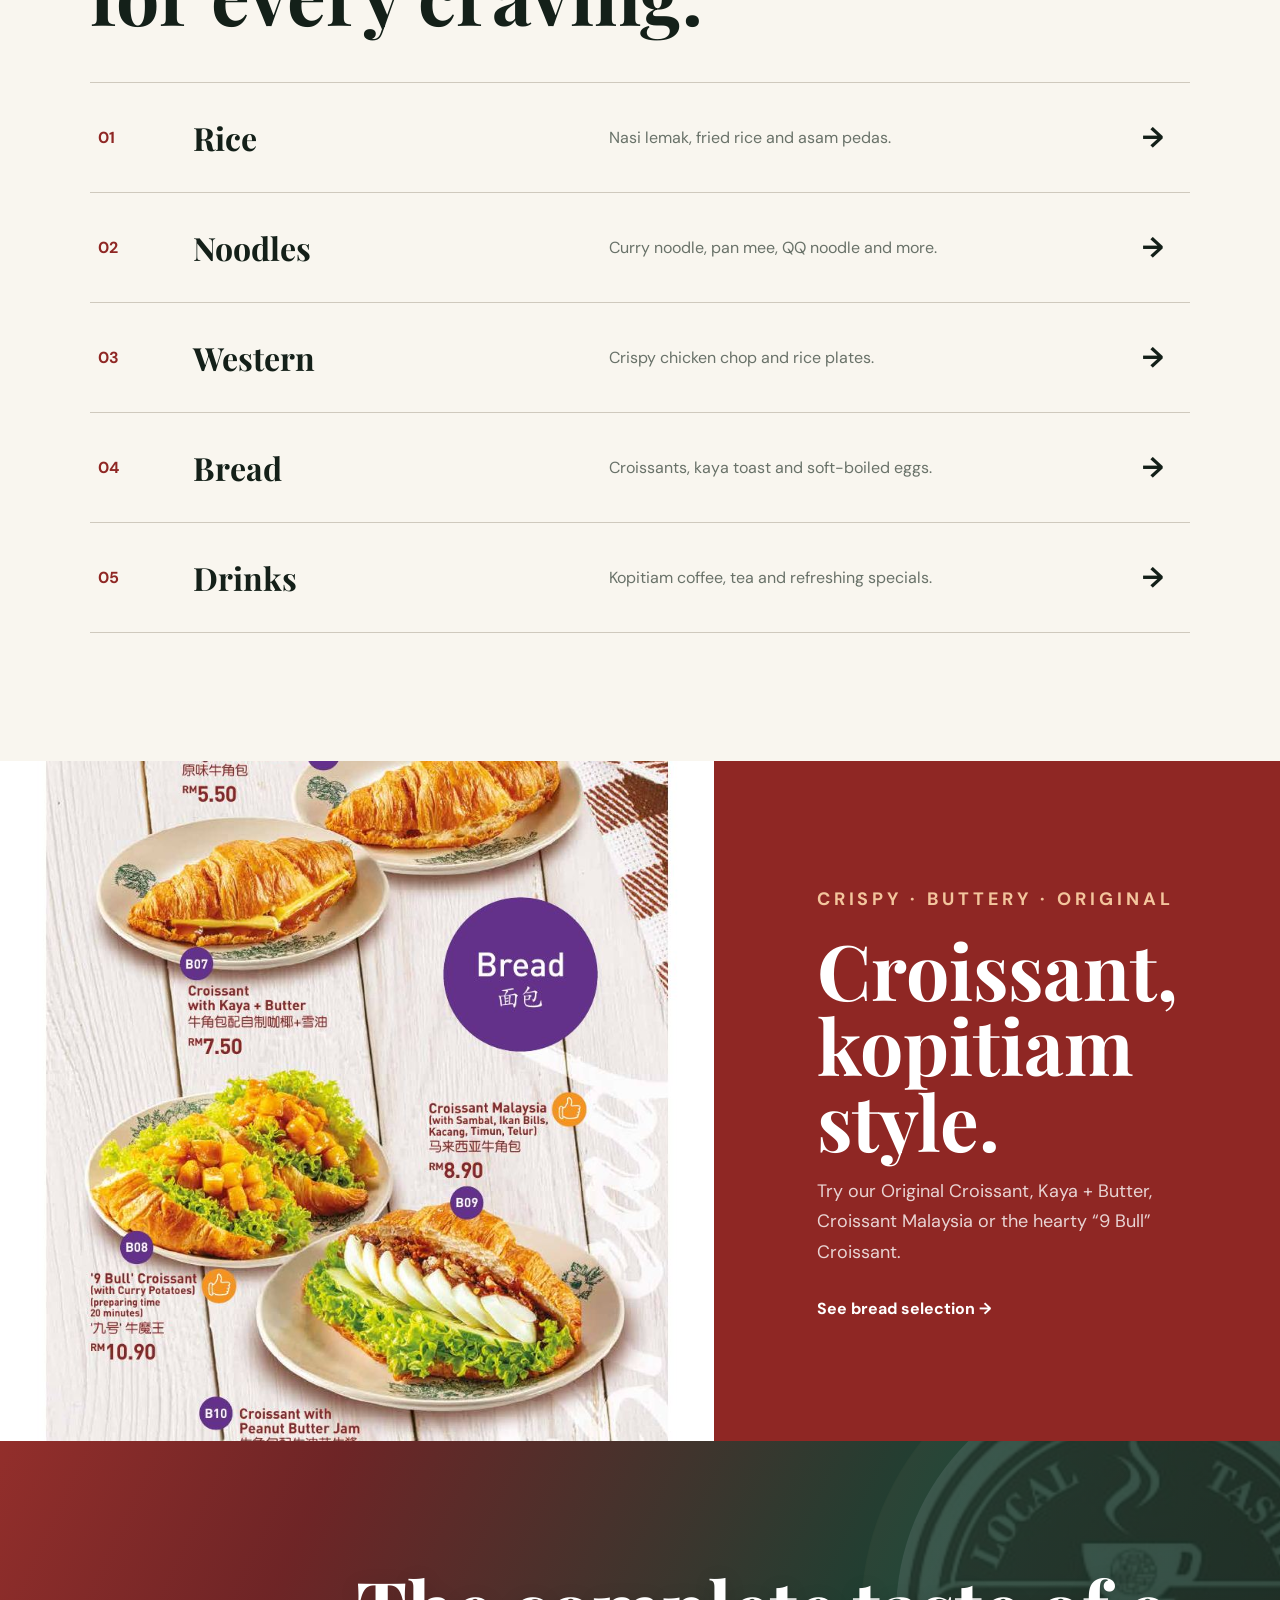
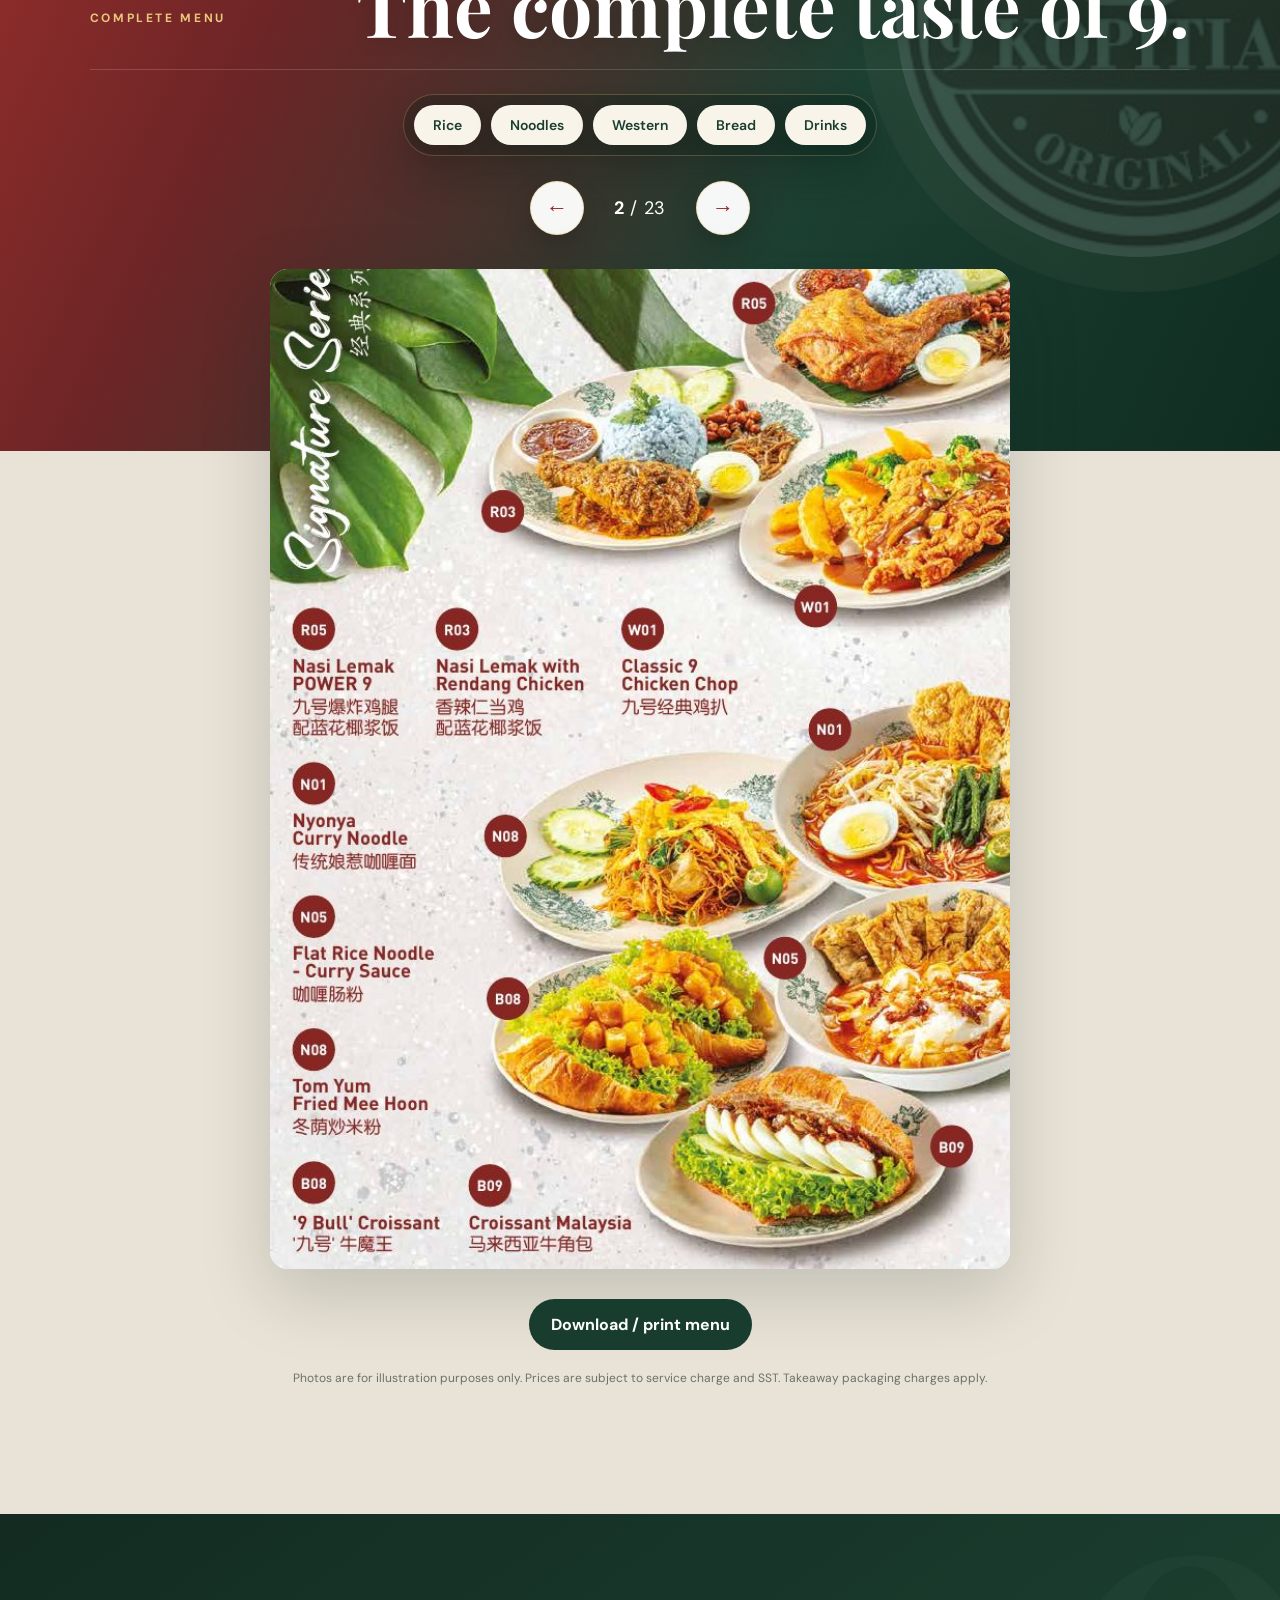
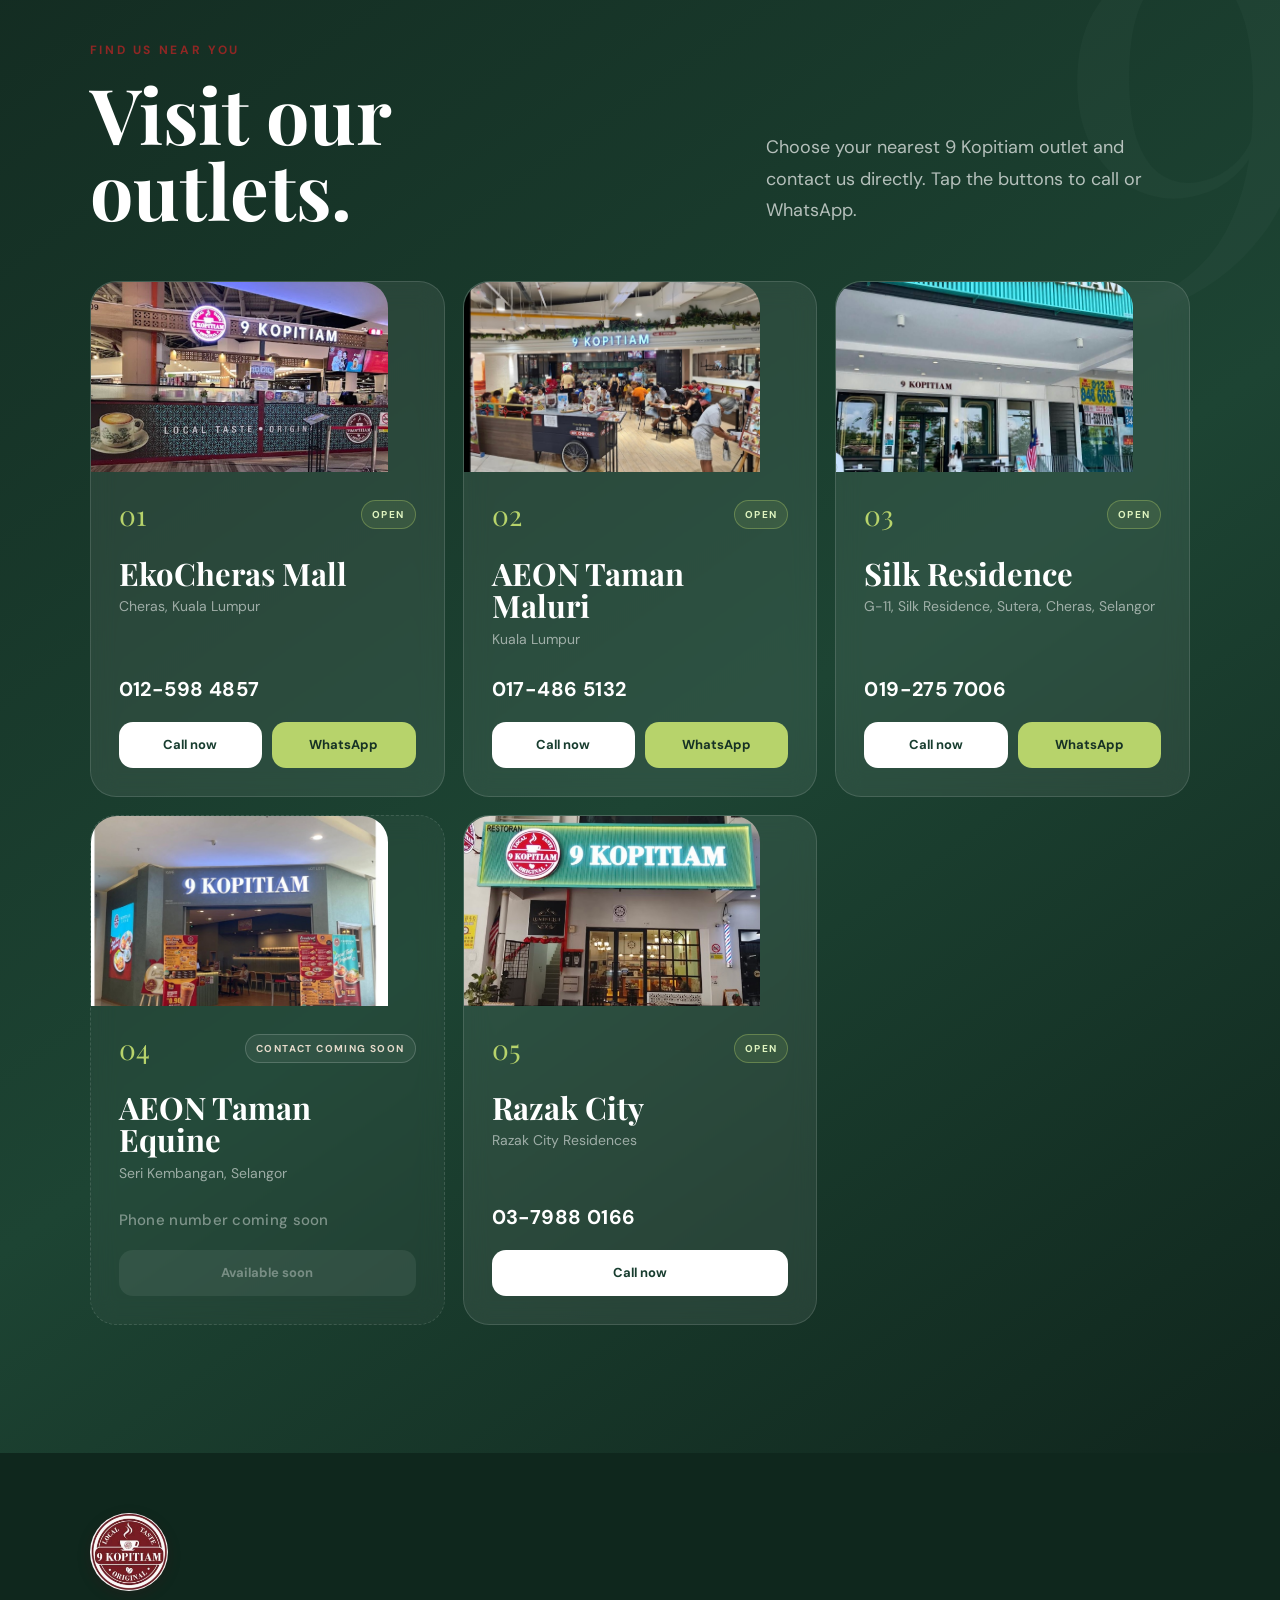
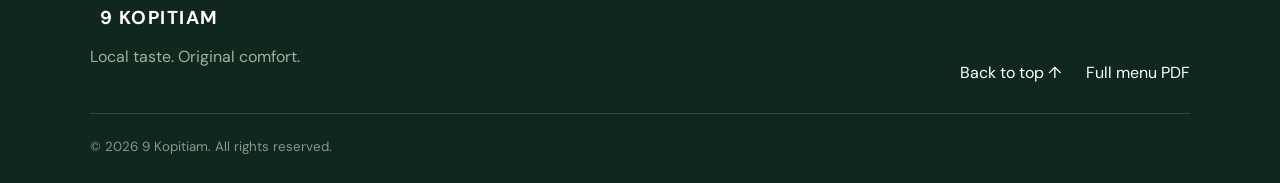
==== commit 6cf7dd3c: "Open full menu in-page instead of loading PDF" ====
--- a/index.html
+++ b/index.html
@@ -37,7 +37,7 @@
         <p class="hero-copy">From fragrant blue nasi lemak to hearty noodles, crispy chicken chop and nostalgic kopitiam favourites.</p>
         <div class="hero-actions">
           <a class="btn btn-primary" href="#signature">Explore favourites</a>
-          <a class="btn btn-ghost" href="menu-9-kopitiam.pdf" target="_blank" rel="noopener">Open full menu</a>
+          <a class="btn btn-ghost" href="#gallery">Explore full menu</a>
         </div>
       </div>
       <div class="hero-card reveal">
--- a/style.css
+++ b/style.css
@@ -13,3 +13,46 @@
 .gallery-tabs button{appearance:none;border:1px solid rgba(28,59,45,.2);background:#fff;color:#1c3b2d;border-radius:999px;padding:10px 18px;font:600 14px 'DM Sans',sans-serif;cursor:pointer;transition:.2s ease}
 .gallery-tabs button:hover,.gallery-tabs button.active{background:#1c3b2d;color:#fff;border-color:#1c3b2d;transform:translateY(-1px)}
 .gallery-tabs button:focus-visible{outline:3px solid rgba(164,53,39,.25);outline-offset:3px}
+
+
+/* Premium 9 Kopitiam complete-menu stage */
+.gallery{position:relative;overflow:hidden;isolation:isolate;background:#e9e2d6;text-align:center}
+.gallery::before{content:"";position:absolute;inset:0 0 auto;height:610px;background:
+  linear-gradient(115deg,rgba(143,39,36,.96) 0%,rgba(105,29,31,.96) 22%,rgba(24,61,47,.98) 62%,rgba(13,42,31,.99) 100%);
+  pointer-events:none;z-index:0}
+.gallery::after{content:"";position:absolute;width:clamp(330px,38vw,570px);aspect-ratio:1;right:clamp(-190px,-8vw,-70px);top:-70px;border-radius:50%;background:
+  linear-gradient(rgba(18,48,36,.56),rgba(18,48,36,.56)),
+  url('assets/9kopitiam-logo.jpeg') center/cover no-repeat;
+  opacity:.32;filter:saturate(.75);box-shadow:0 0 0 34px rgba(255,255,255,.025),0 0 0 35px rgba(232,199,126,.12);pointer-events:none;z-index:0}
+.gallery>*{position:relative;z-index:1}
+.gallery .section-heading{color:#fff;padding-bottom:25px;border-bottom:1px solid rgba(255,255,255,.16)}
+.gallery .section-heading .eyebrow{color:#e9c77d}
+.gallery .section-heading h2{color:#fff;text-shadow:0 3px 20px rgba(0,0,0,.16)}
+.gallery-tabs{width:max-content;max-width:100%;padding:10px;margin:24px auto 20px;border:1px solid rgba(233,199,125,.25);border-radius:999px;background:rgba(7,29,21,.3);box-shadow:0 22px 48px rgba(5,22,16,.22);backdrop-filter:blur(12px)}
+.gallery-tabs button{border:1px solid rgba(255,255,255,.18);background:#f9f4e9;color:#193d30;box-shadow:0 8px 20px rgba(0,0,0,.12)}
+.gallery-tabs button:hover,.gallery-tabs button.active{background:#e4bd68;color:#173528;border-color:#f2d594;box-shadow:0 9px 24px rgba(228,189,104,.22)}
+.gallery-controls{margin:25px 0 34px;color:#fff}
+.gallery-controls button{width:54px;height:54px;border:1px solid rgba(233,199,125,.5);background:rgba(255,255,255,.96);color:#8f2724;box-shadow:0 12px 28px rgba(0,0,0,.18)}
+.gallery-controls span{min-width:76px;font-size:18px;letter-spacing:.03em}
+.menu-viewer{margin-top:0}
+@media(max-width:620px){
+  .gallery::before{height:550px;background:linear-gradient(145deg,#8f2724 0%,#6e2024 25%,#183d2f 67%,#102d22 100%)}
+  .gallery::after{width:330px;right:-178px;top:-20px;opacity:.25}
+  .gallery .section-heading{padding-right:55px;padding-bottom:20px}
+  .gallery-tabs{width:100%;padding:11px 8px;border-radius:26px;gap:9px;background:rgba(8,30,22,.34)}
+  .gallery-tabs button{padding:10px 17px}
+  .gallery-controls{margin:24px 0 32px}
+}
+
+
+/* Elegant animated glow for the home hero */
+.hero::before{content:"";position:absolute;z-index:1;inset:-45% auto -45% -55%;width:34%;background:linear-gradient(105deg,transparent 0%,rgba(255,255,255,.02) 28%,rgba(255,240,188,.32) 49%,rgba(255,255,255,.08) 58%,transparent 78%);filter:blur(8px);transform:skewX(-15deg);animation:heroLightSweep 7.5s ease-in-out infinite;pointer-events:none}
+.hero-logo{animation:logoGlow 3.4s ease-in-out infinite}
+.hero-actions .btn-primary{position:relative;overflow:hidden;box-shadow:0 0 0 1px rgba(228,199,112,.28),0 10px 34px rgba(183,211,107,.22)}
+.hero-actions .btn-primary::after{content:"";position:absolute;inset:-60% auto -60% -45%;width:30%;background:linear-gradient(100deg,transparent,rgba(255,255,255,.72),transparent);transform:skewX(-20deg);animation:buttonShimmer 4.2s ease-in-out infinite;pointer-events:none}
+.hero-card{animation:cardFloat 4.8s ease-in-out infinite}
+@keyframes heroLightSweep{0%,18%{left:-55%;opacity:0}32%{opacity:1}58%{left:125%;opacity:.75}70%,100%{left:125%;opacity:0}}
+@keyframes buttonShimmer{0%,35%{left:-45%;opacity:0}45%{opacity:1}62%{left:125%;opacity:.8}72%,100%{left:125%;opacity:0}}
+@keyframes logoGlow{0%,100%{box-shadow:0 16px 38px rgba(0,0,0,.3),0 0 0 0 rgba(228,199,112,0)}50%{box-shadow:0 18px 46px rgba(0,0,0,.35),0 0 0 9px rgba(228,199,112,.15),0 0 34px rgba(228,199,112,.34)}}
+@keyframes cardFloat{0%,100%{transform:translateY(0)}50%{transform:translateY(-8px)}}
+@media(prefers-reduced-motion:reduce){.hero::before,.hero-logo,.hero-actions .btn-primary::after,.hero-card{animation:none}}
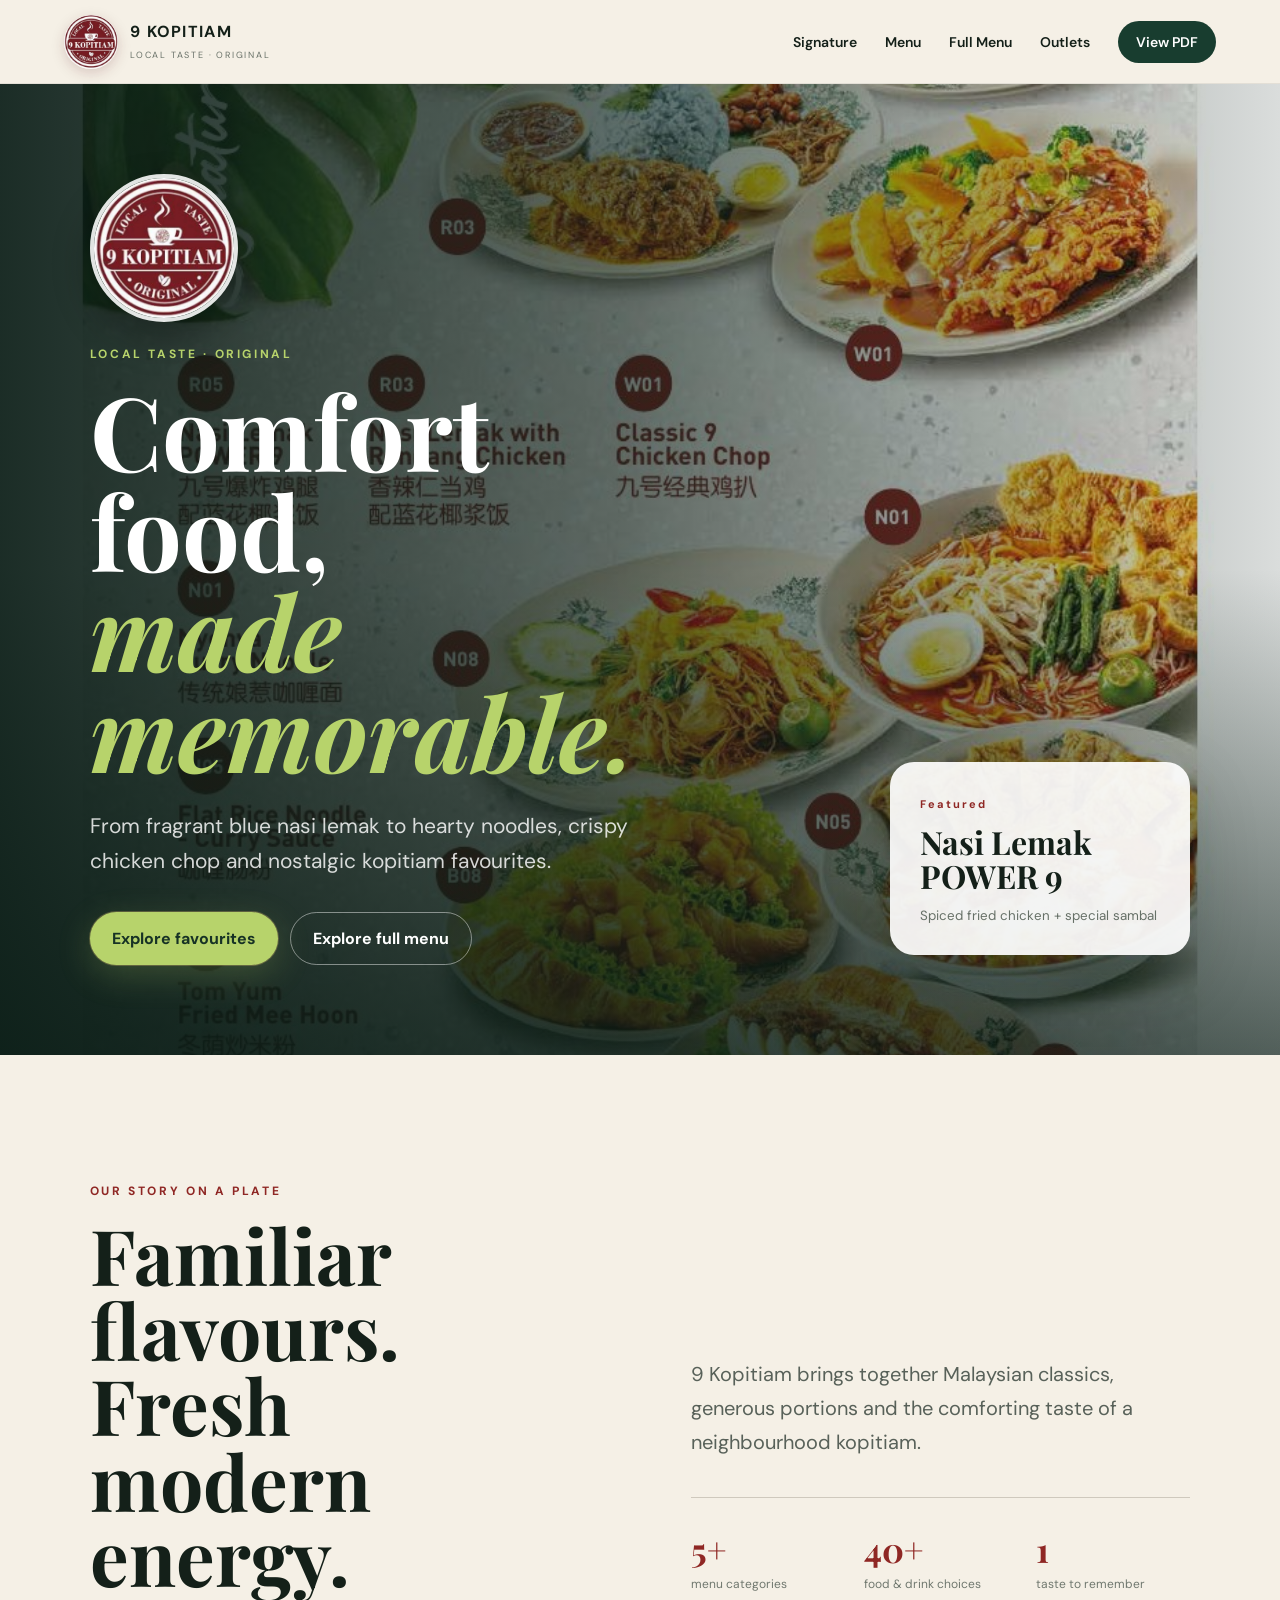
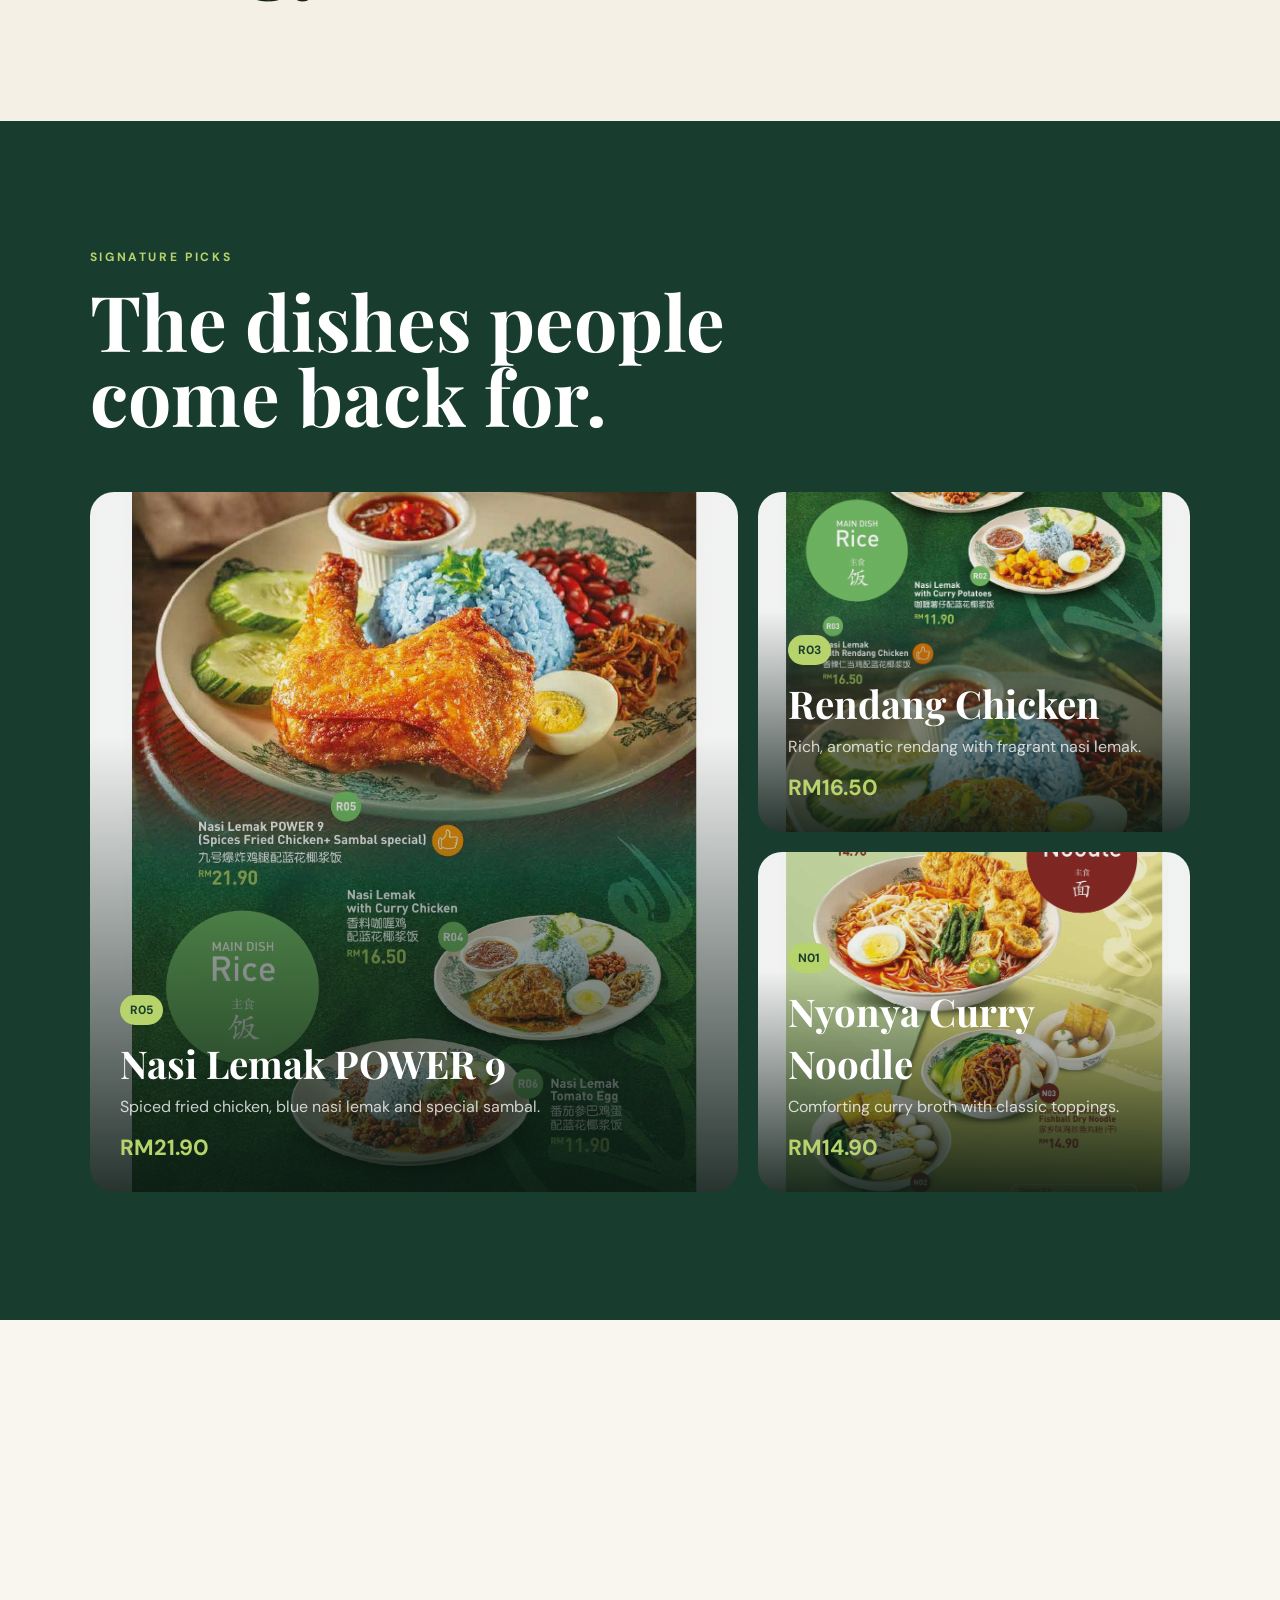
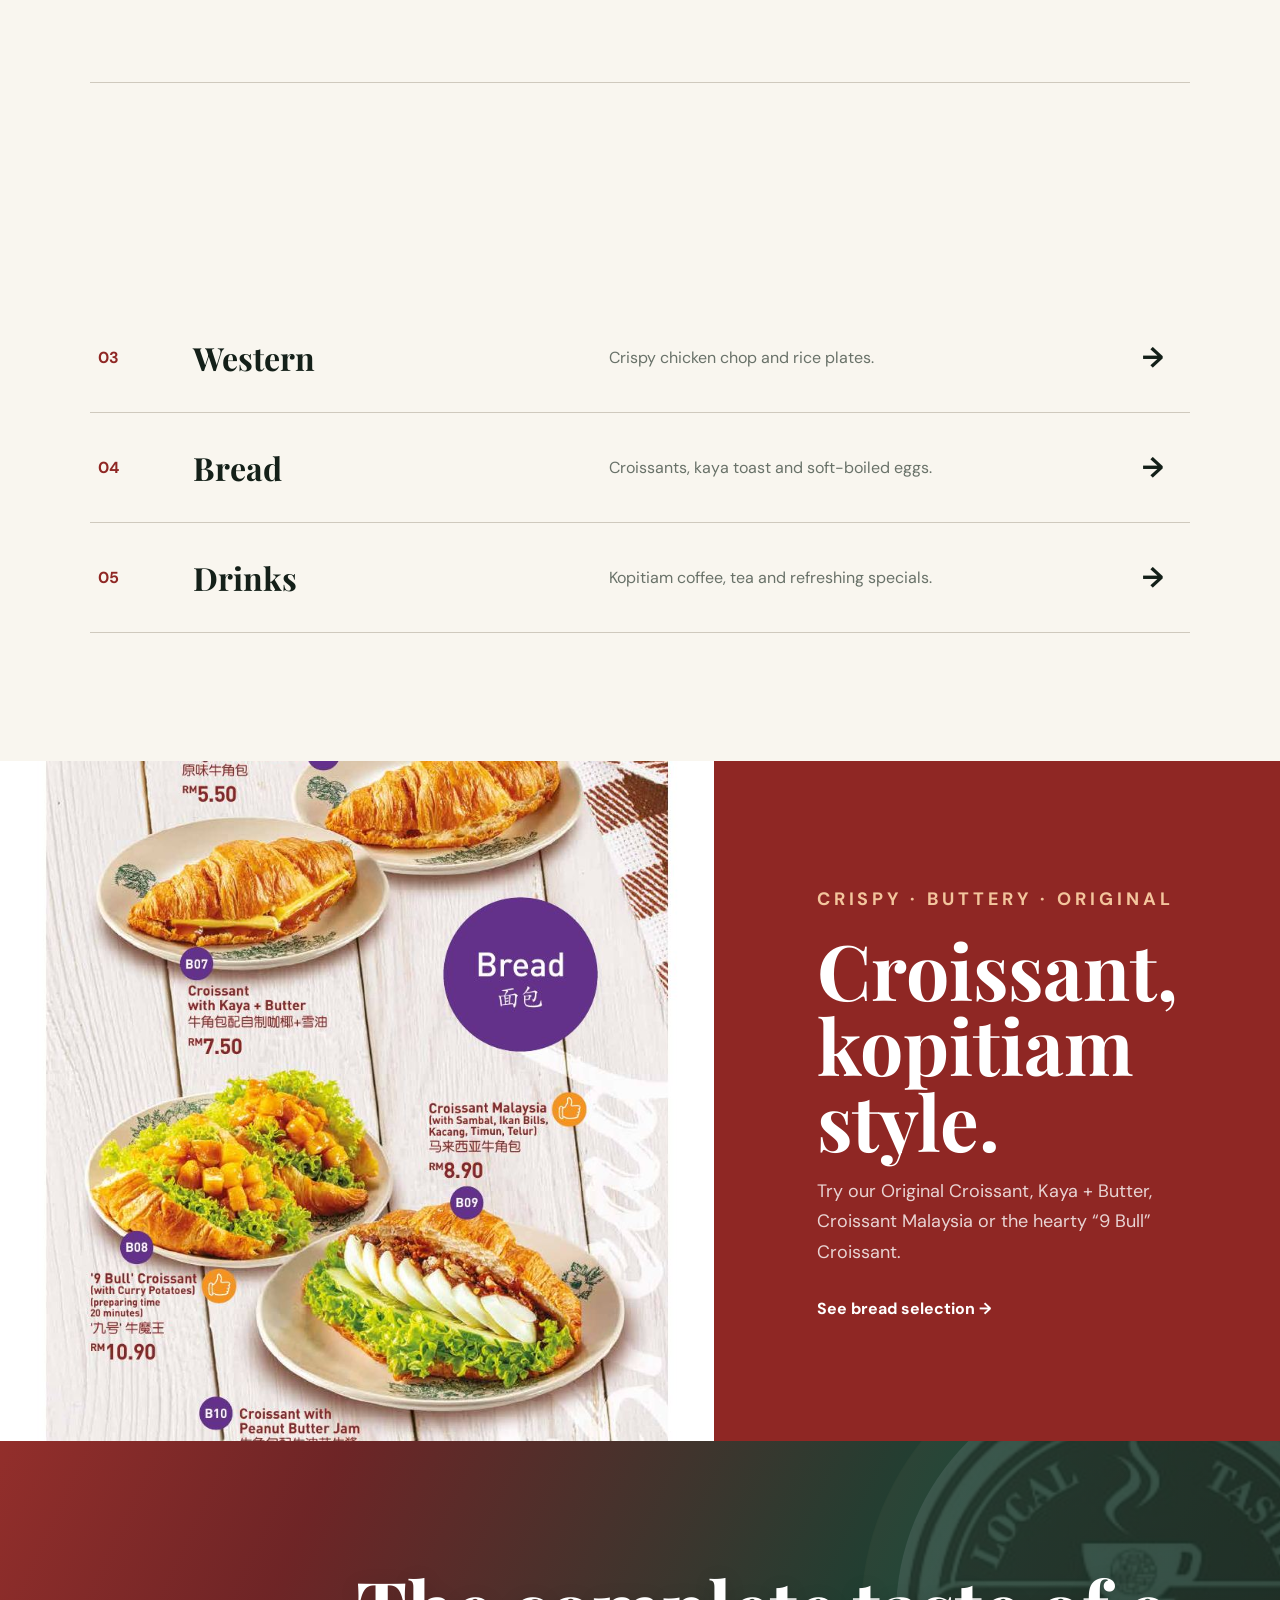
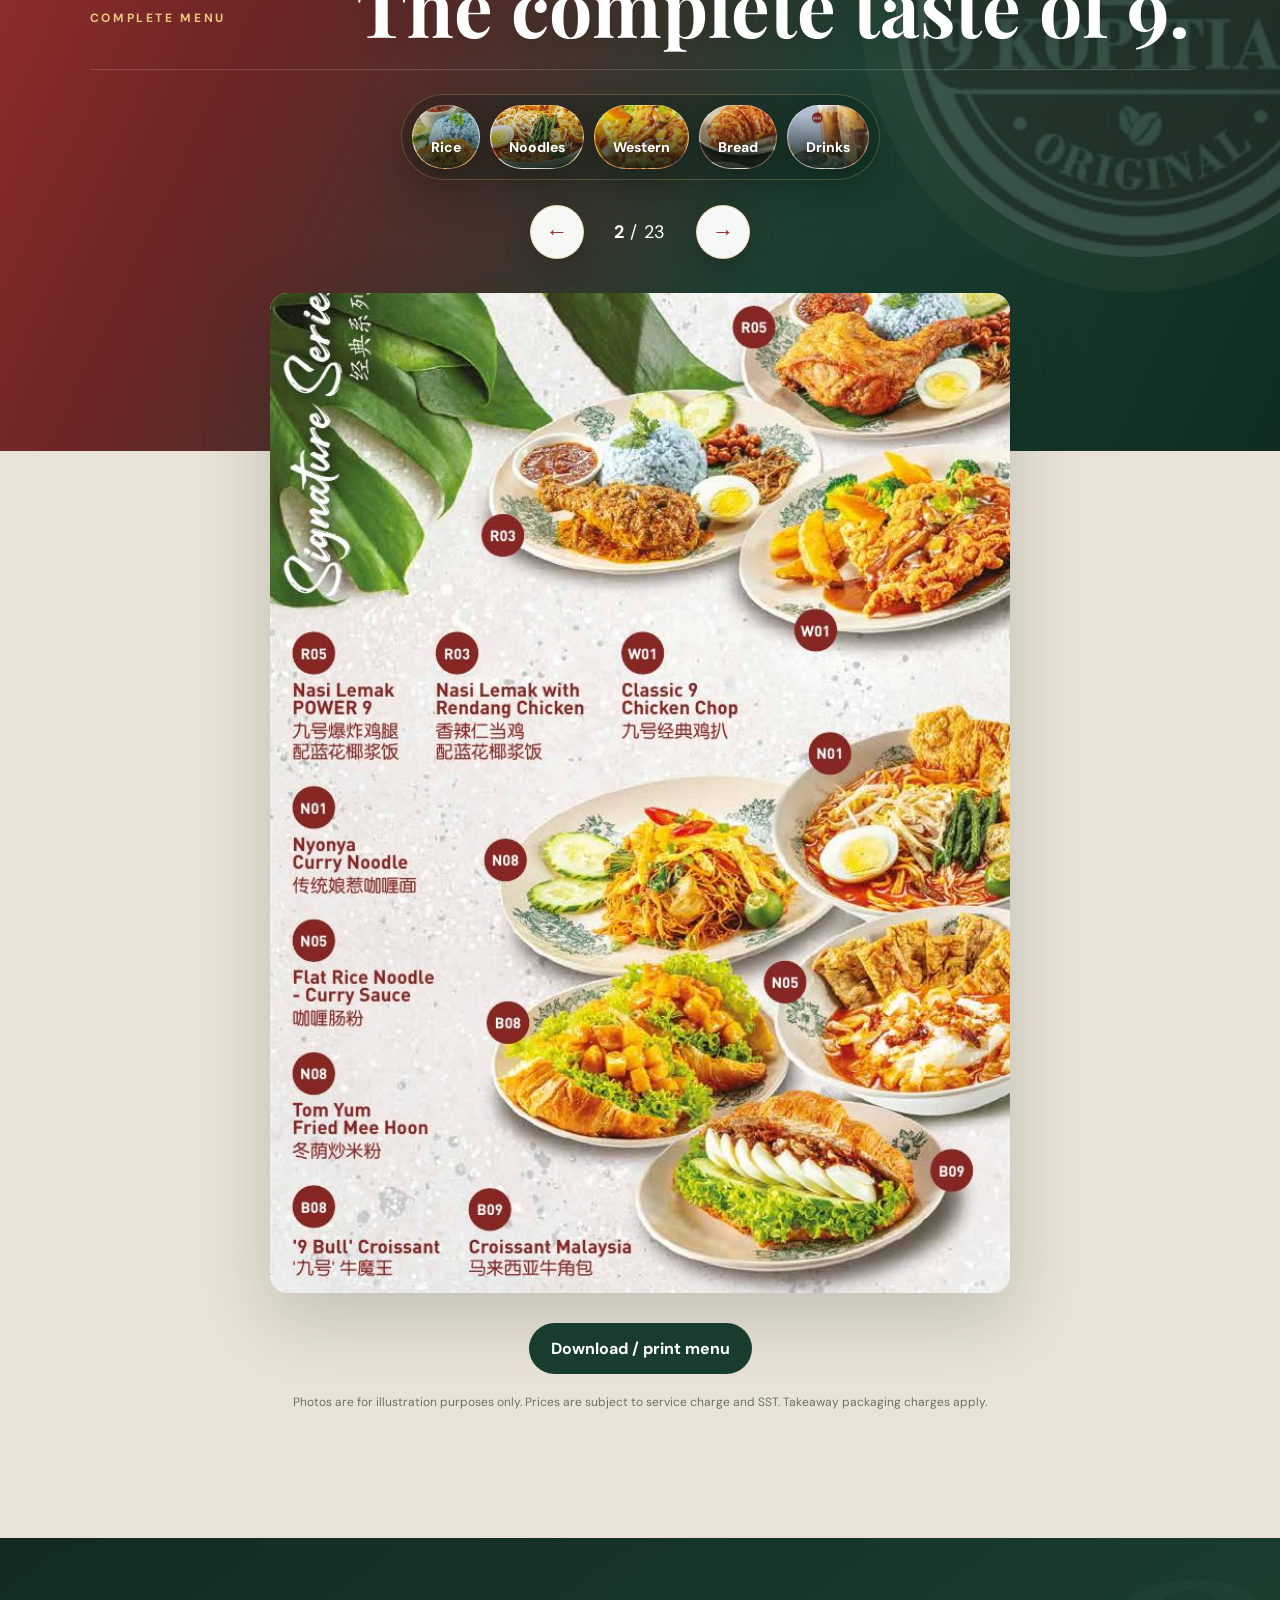
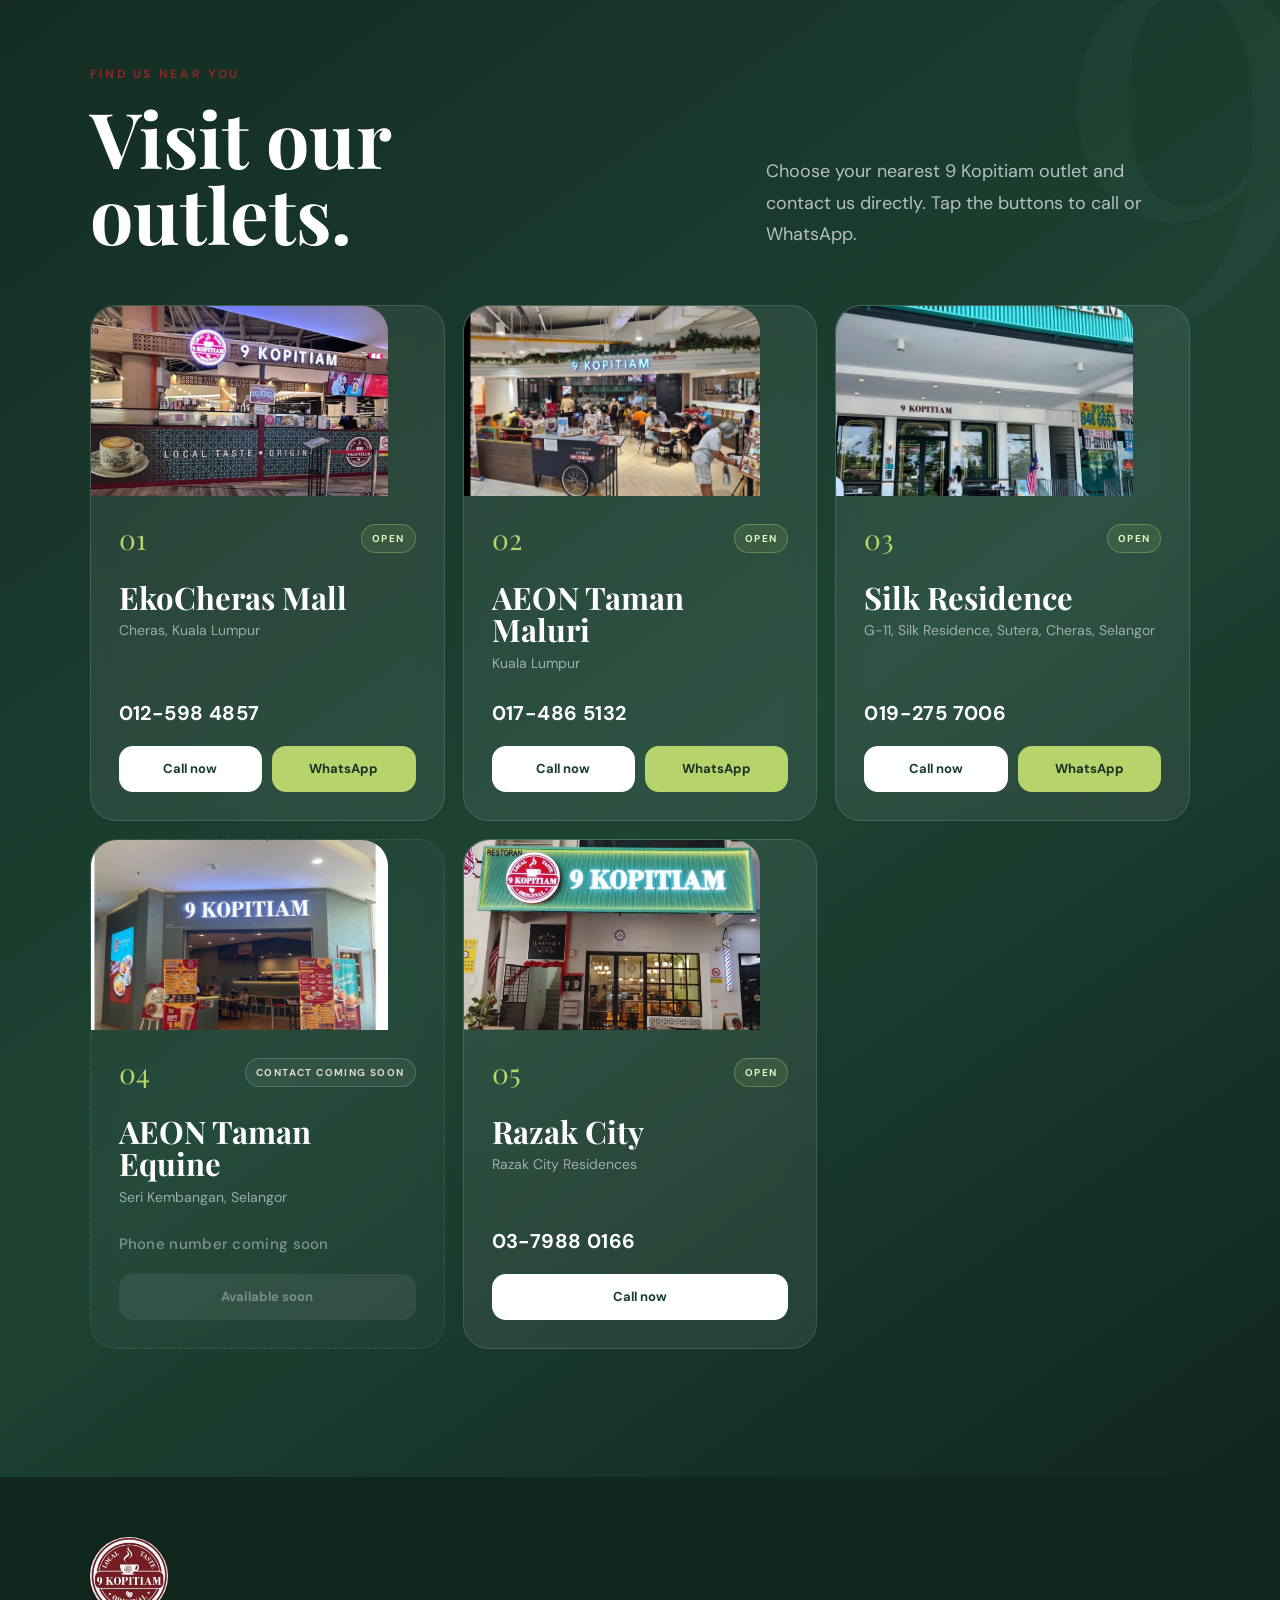
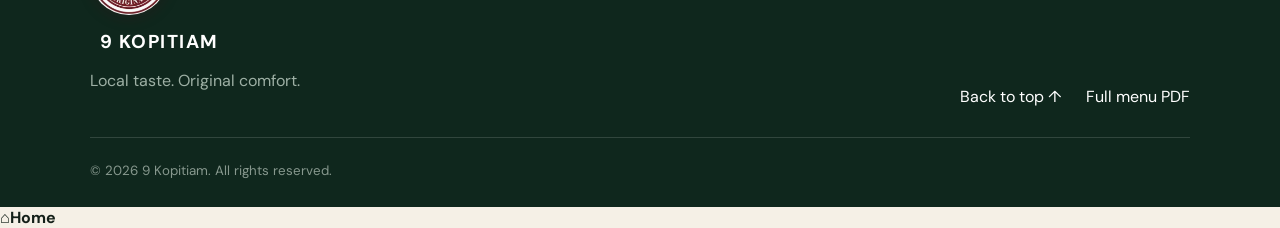
==== commit 2c4bfec3: "Tambah butang Home terapung" ====
--- a/index.html
+++ b/index.html
@@ -214,5 +214,7 @@
     <small>© 2026 9 Kopitiam. All rights reserved.</small>
   </footer>
   <script src="script.js"></script>
+
+  <a class="floating-home" href="#top" aria-label="Back to home"><span aria-hidden="true">⌂</span><b>Home</b></a>
 </body>
 </html>
--- a/style.css
+++ b/style.css
@@ -56,3 +56,52 @@
 @keyframes logoGlow{0%,100%{box-shadow:0 16px 38px rgba(0,0,0,.3),0 0 0 0 rgba(228,199,112,0)}50%{box-shadow:0 18px 46px rgba(0,0,0,.35),0 0 0 9px rgba(228,199,112,.15),0 0 34px rgba(228,199,112,.34)}}
 @keyframes cardFloat{0%,100%{transform:translateY(0)}50%{transform:translateY(-8px)}}
 @media(prefers-reduced-motion:reduce){.hero::before,.hero-logo,.hero-actions .btn-primary::after,.hero-card{animation:none}}
+
+
+/* Mobile hero spacing refinement */
+@media(max-width:620px){
+  .hero{padding-top:18px;padding-bottom:26px;background-position:center 34%;min-height:680px}
+  .hero .hero-content{top:-34px}
+  .hero-logo{margin-bottom:14px}
+  .hero .eyebrow{margin-bottom:12px}
+  .hero-copy{margin-top:20px;margin-bottom:24px}
+}
+
+
+/* Neat 3 + 2 mobile category buttons */
+@media(max-width:520px){
+  .gallery-tabs{display:grid;grid-template-columns:repeat(6,minmax(0,1fr));gap:9px;width:100%;margin:12px auto 24px;border-radius:26px}
+  .gallery-tabs button{grid-column:span 2;width:100%;min-width:0;padding:11px 6px;font-size:13px;white-space:nowrap}
+  .gallery-tabs button:nth-child(4),.gallery-tabs button:nth-child(5){grid-column:span 3}
+}
+
+
+/* Illustrated menu category cards */
+.gallery-tabs button{
+  position:relative;overflow:hidden;isolation:isolate;min-height:64px;
+  display:flex;align-items:flex-end;justify-content:flex-start;
+  padding:12px 18px;color:#fff;border:1px solid rgba(255,255,255,.28);
+  background-position:center;background-size:cover;background-repeat:no-repeat;
+  font-weight:800;text-shadow:0 2px 8px rgba(0,0,0,.9);
+  box-shadow:0 10px 24px rgba(0,0,0,.2);
+}
+.gallery-tabs button::before{content:"";position:absolute;inset:0;z-index:-1;background:linear-gradient(180deg,rgba(8,25,18,.08) 15%,rgba(8,25,18,.86) 100%);transition:.2s ease}
+.gallery-tabs button:nth-child(1){background-image:url('assets/menu/page-03.jpg')}
+.gallery-tabs button:nth-child(2){background-image:url('assets/menu/page-07.jpg')}
+.gallery-tabs button:nth-child(3){background-image:url('assets/menu/page-11.jpg')}
+.gallery-tabs button:nth-child(4){background-image:url('assets/menu/page-13.jpg')}
+.gallery-tabs button:nth-child(5){background-image:url('assets/menu/page-18.jpg')}
+.gallery-tabs button:hover,.gallery-tabs button.active{color:#fff;border-color:#e9c77d;transform:translateY(-2px);box-shadow:0 12px 28px rgba(0,0,0,.28),0 0 0 2px rgba(233,199,125,.28)}
+.gallery-tabs button:hover::before,.gallery-tabs button.active::before{background:linear-gradient(180deg,rgba(120,73,16,.04) 5%,rgba(74,44,10,.76) 100%)}
+@media(max-width:520px){
+  .gallery-tabs button{min-height:70px;padding:10px 12px;font-size:13px;border-radius:18px}
+}
+
+
+/* Tight food crops for category cards */
+.gallery-tabs button{background-size:260% auto;image-rendering:auto}
+.gallery-tabs button:nth-child(1){background-position:50% 76%}
+.gallery-tabs button:nth-child(2){background-position:40% 34%}
+.gallery-tabs button:nth-child(3){background-position:56% 55%;background-size:245% auto}
+.gallery-tabs button:nth-child(4){background-position:52% 45%;background-size:245% auto}
+.gallery-tabs button:nth-child(5){background-position:74% 64%;background-size:255% auto}
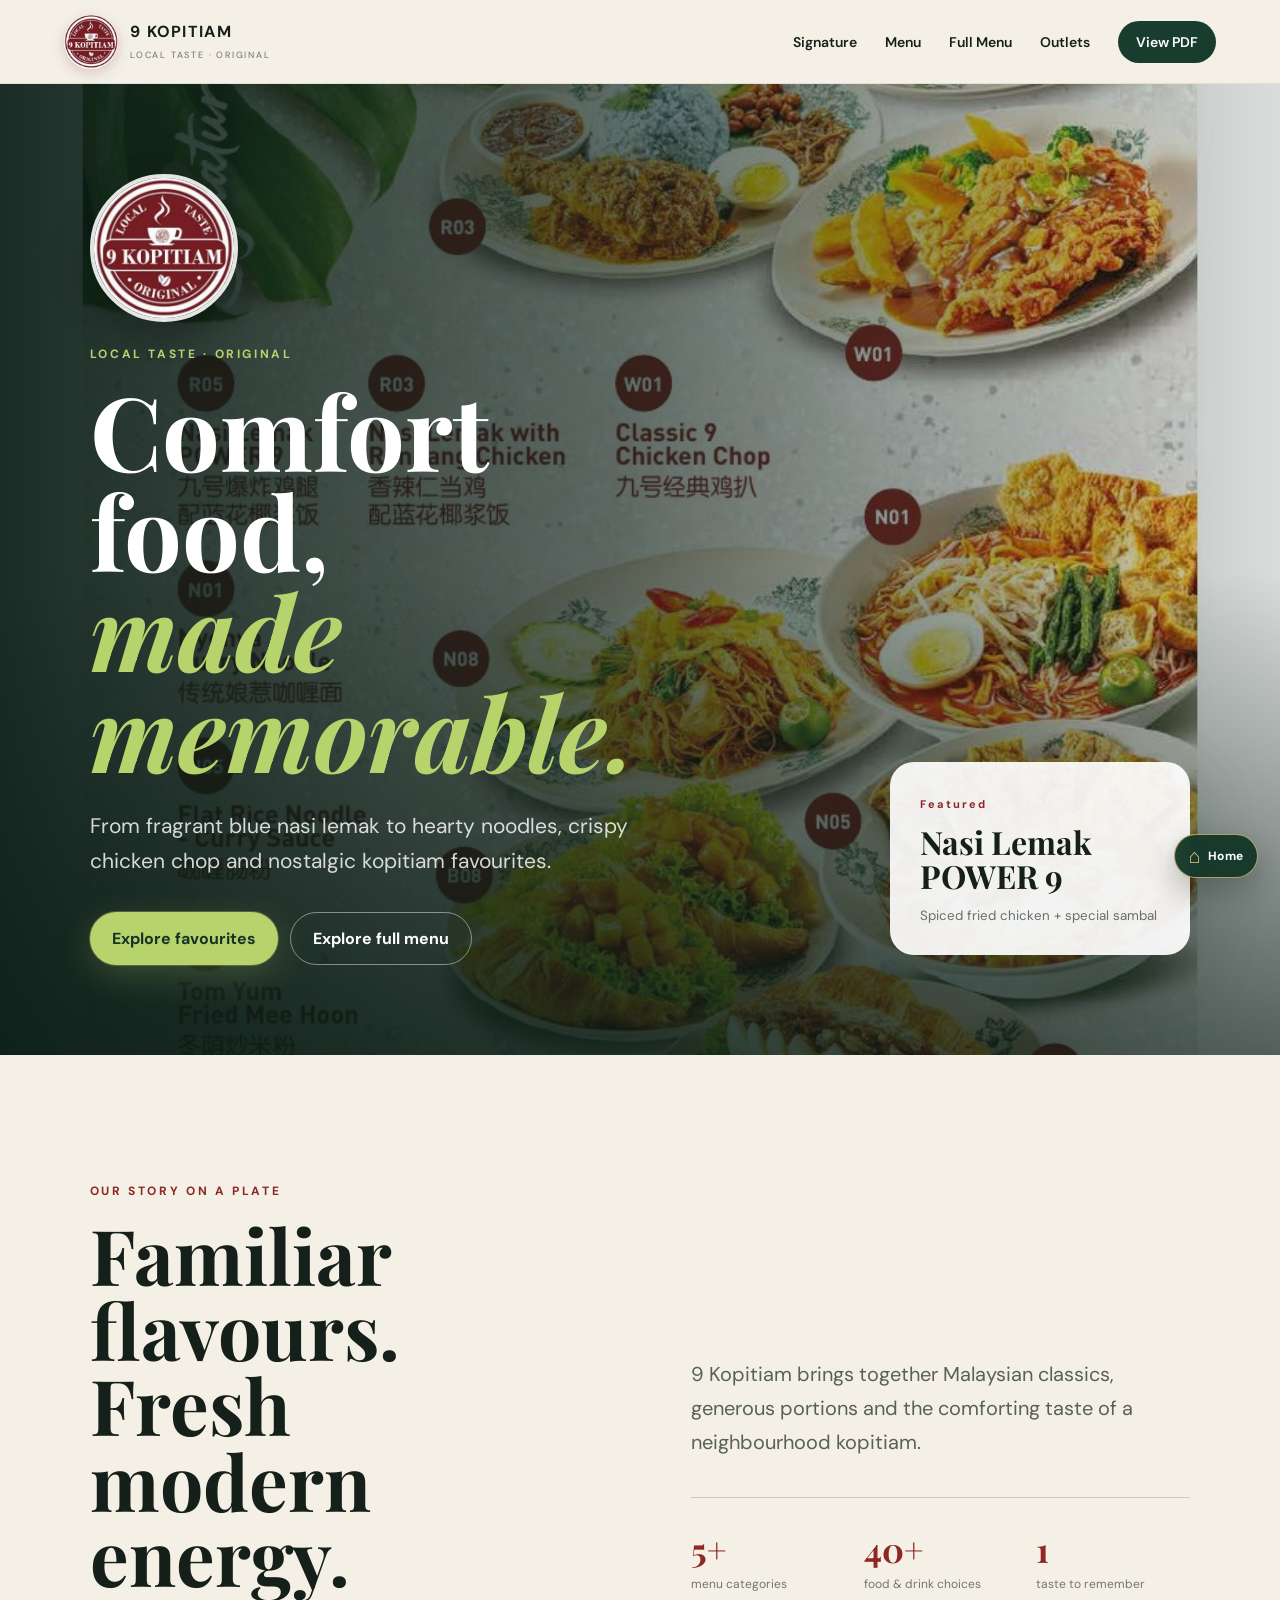
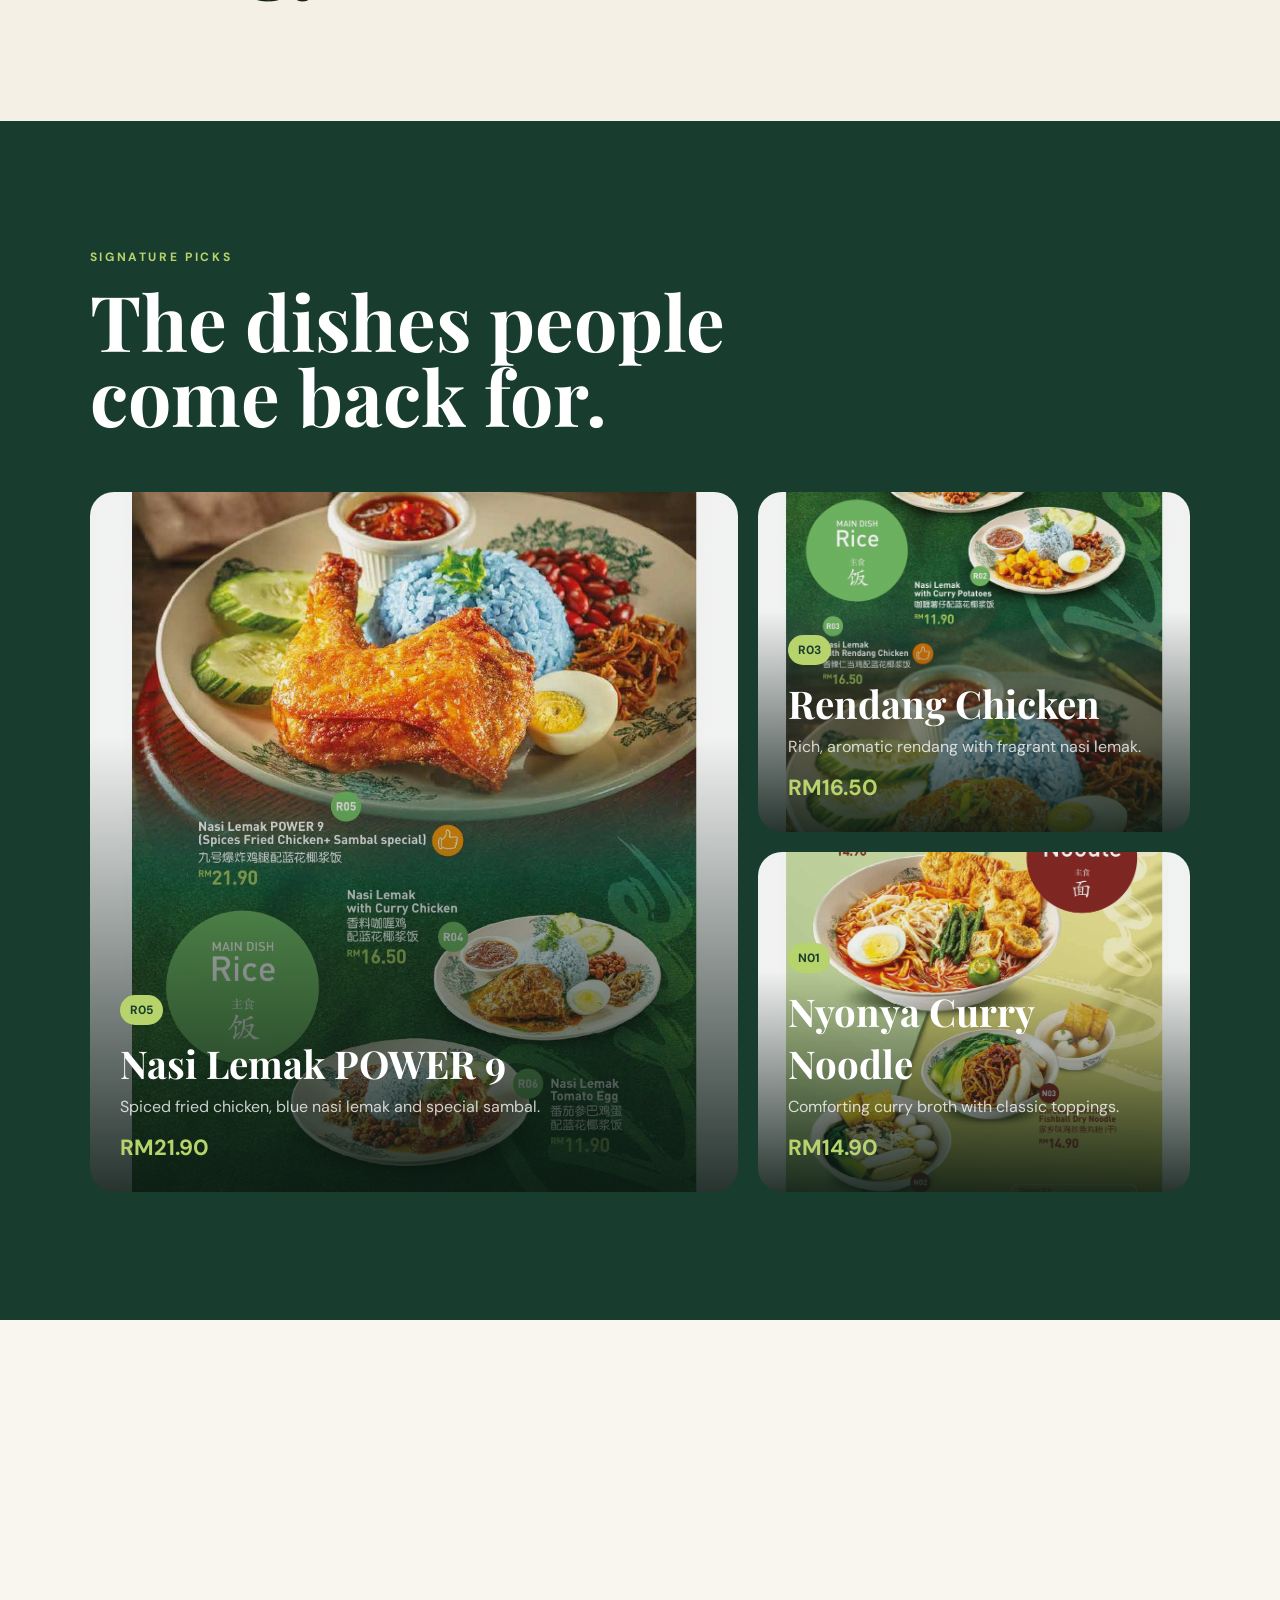
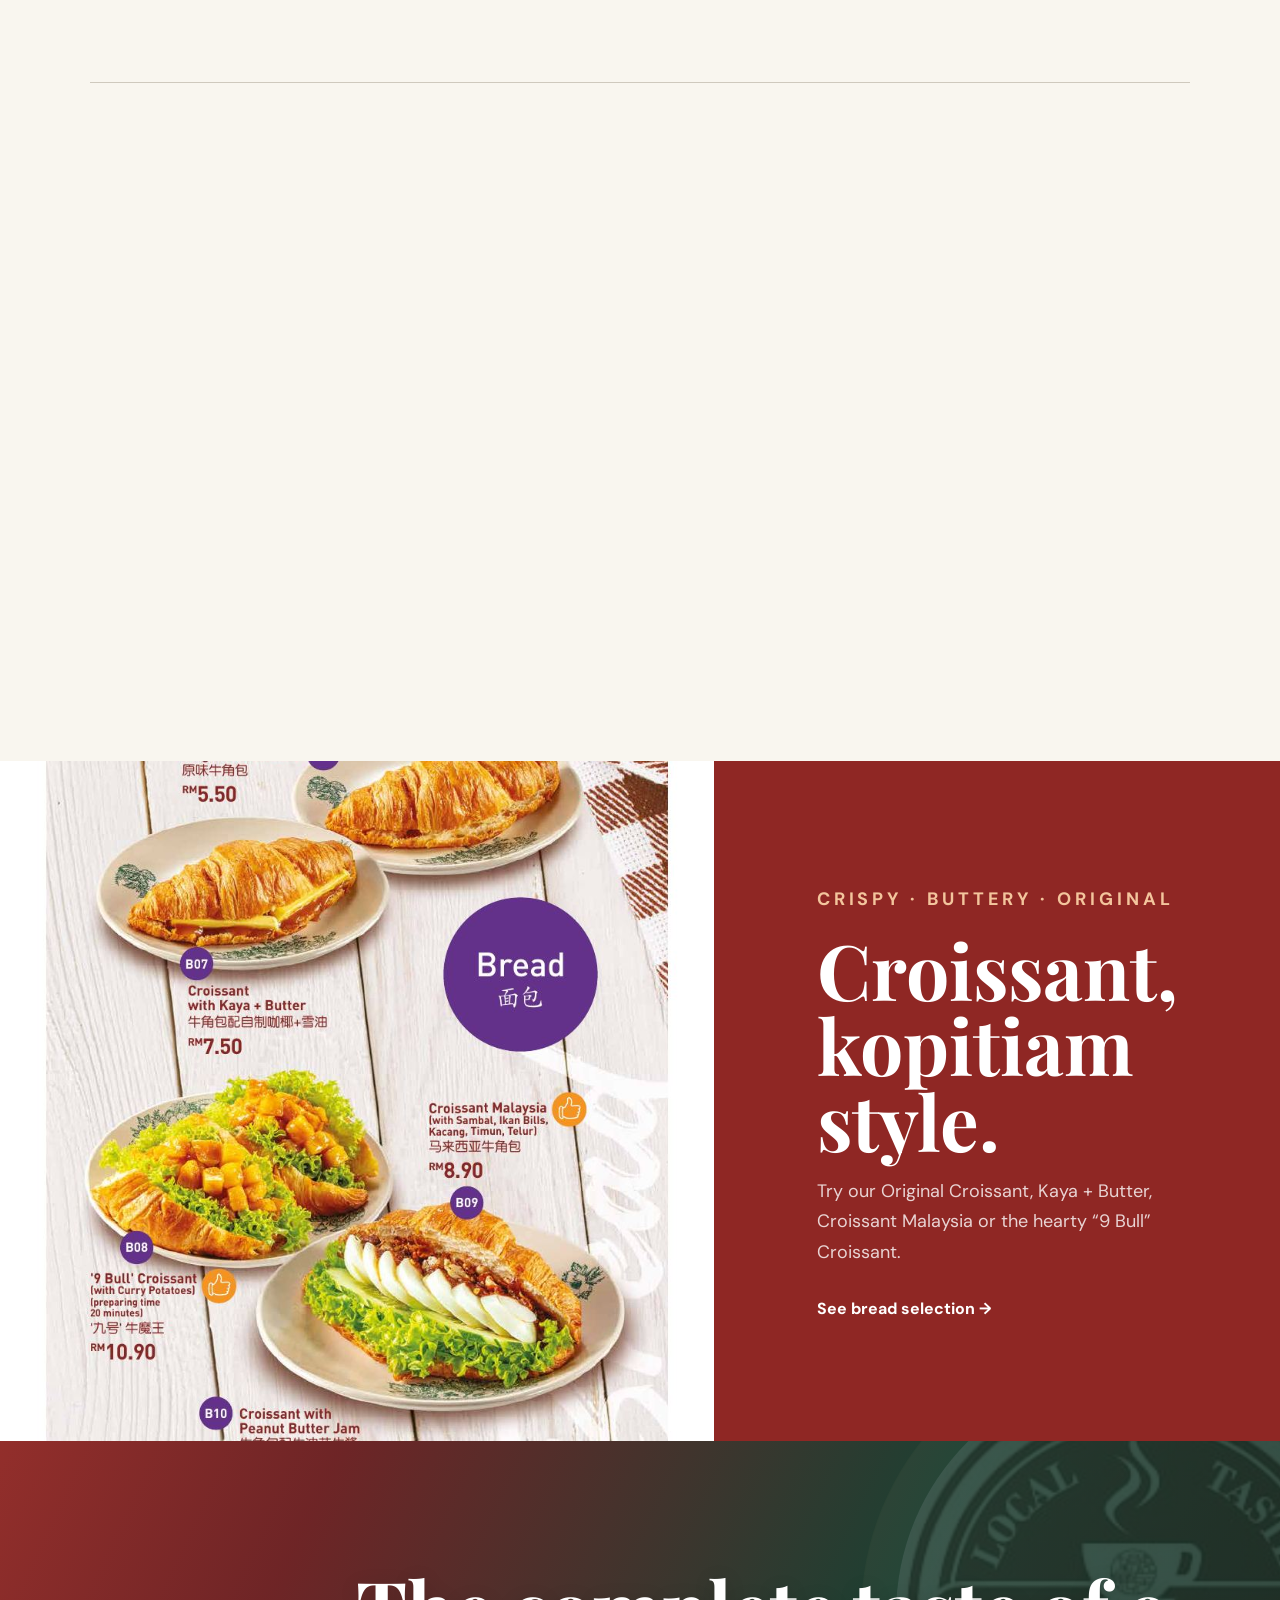
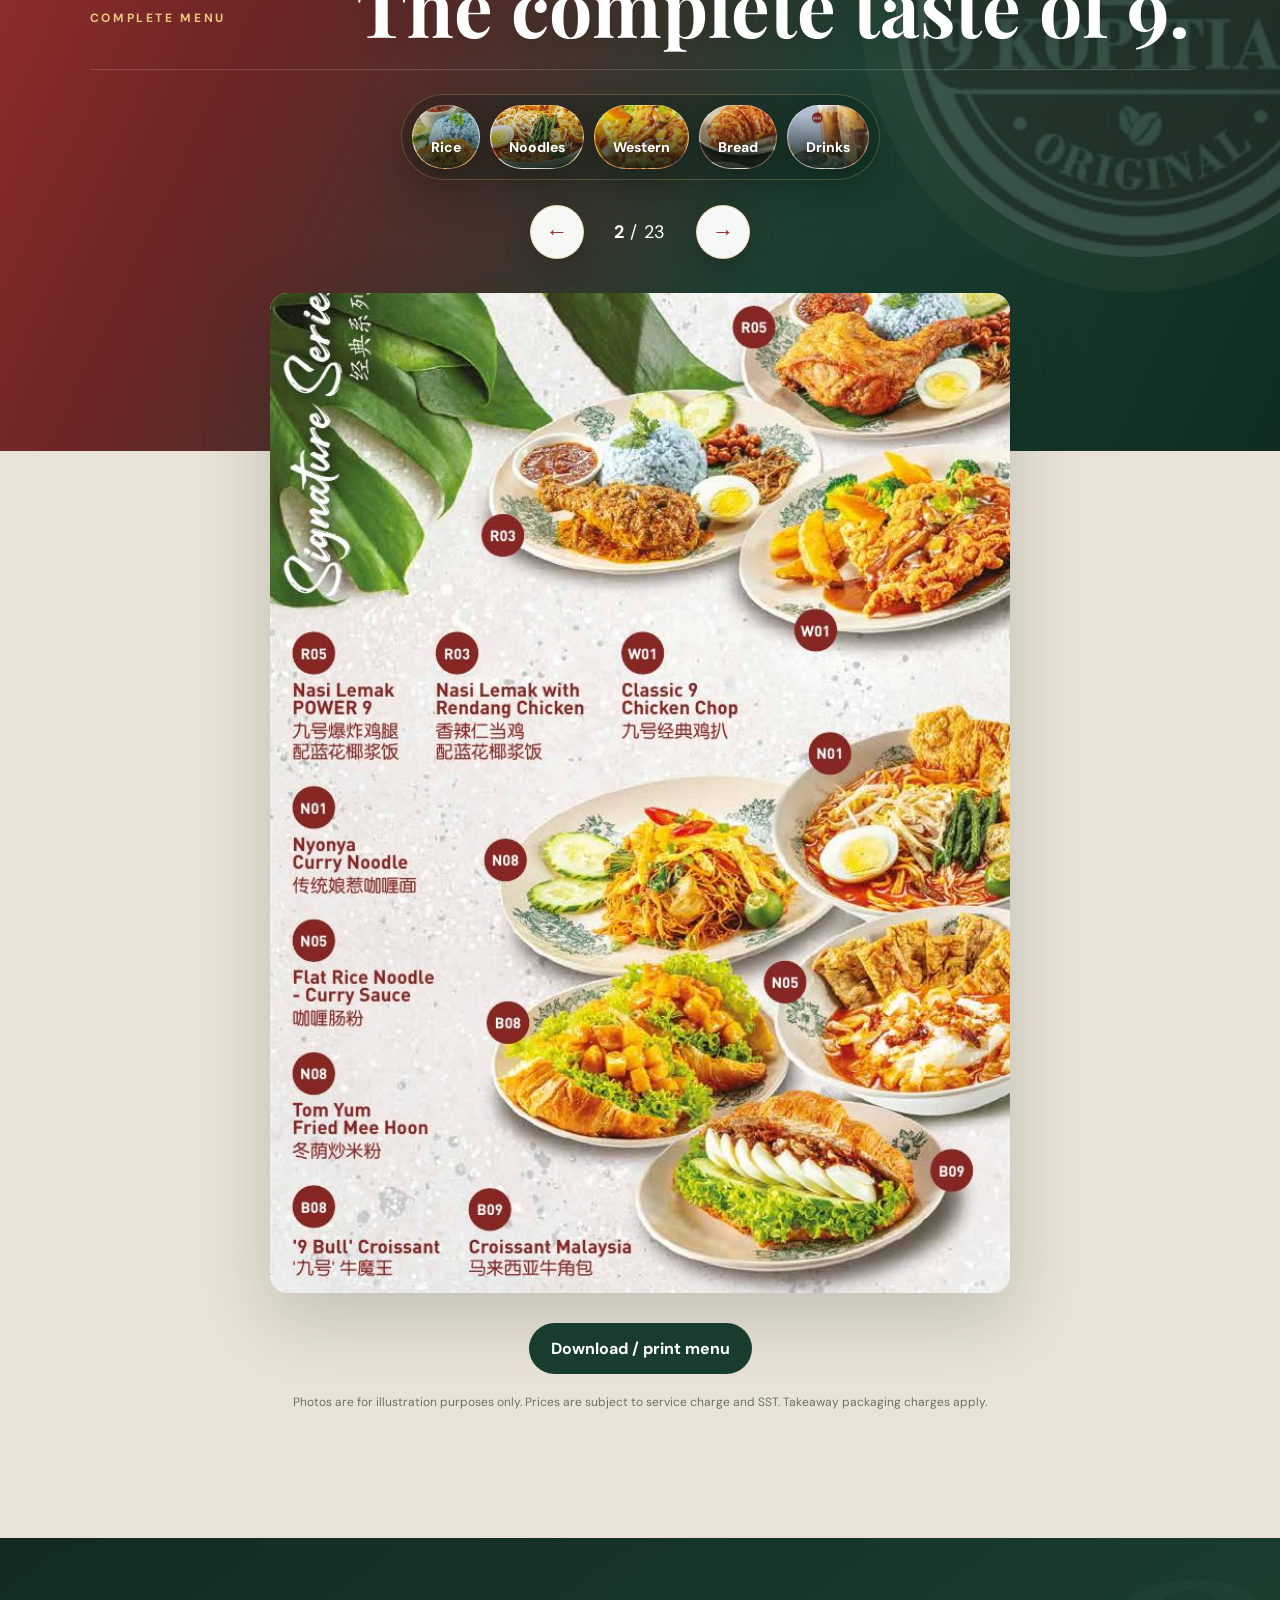
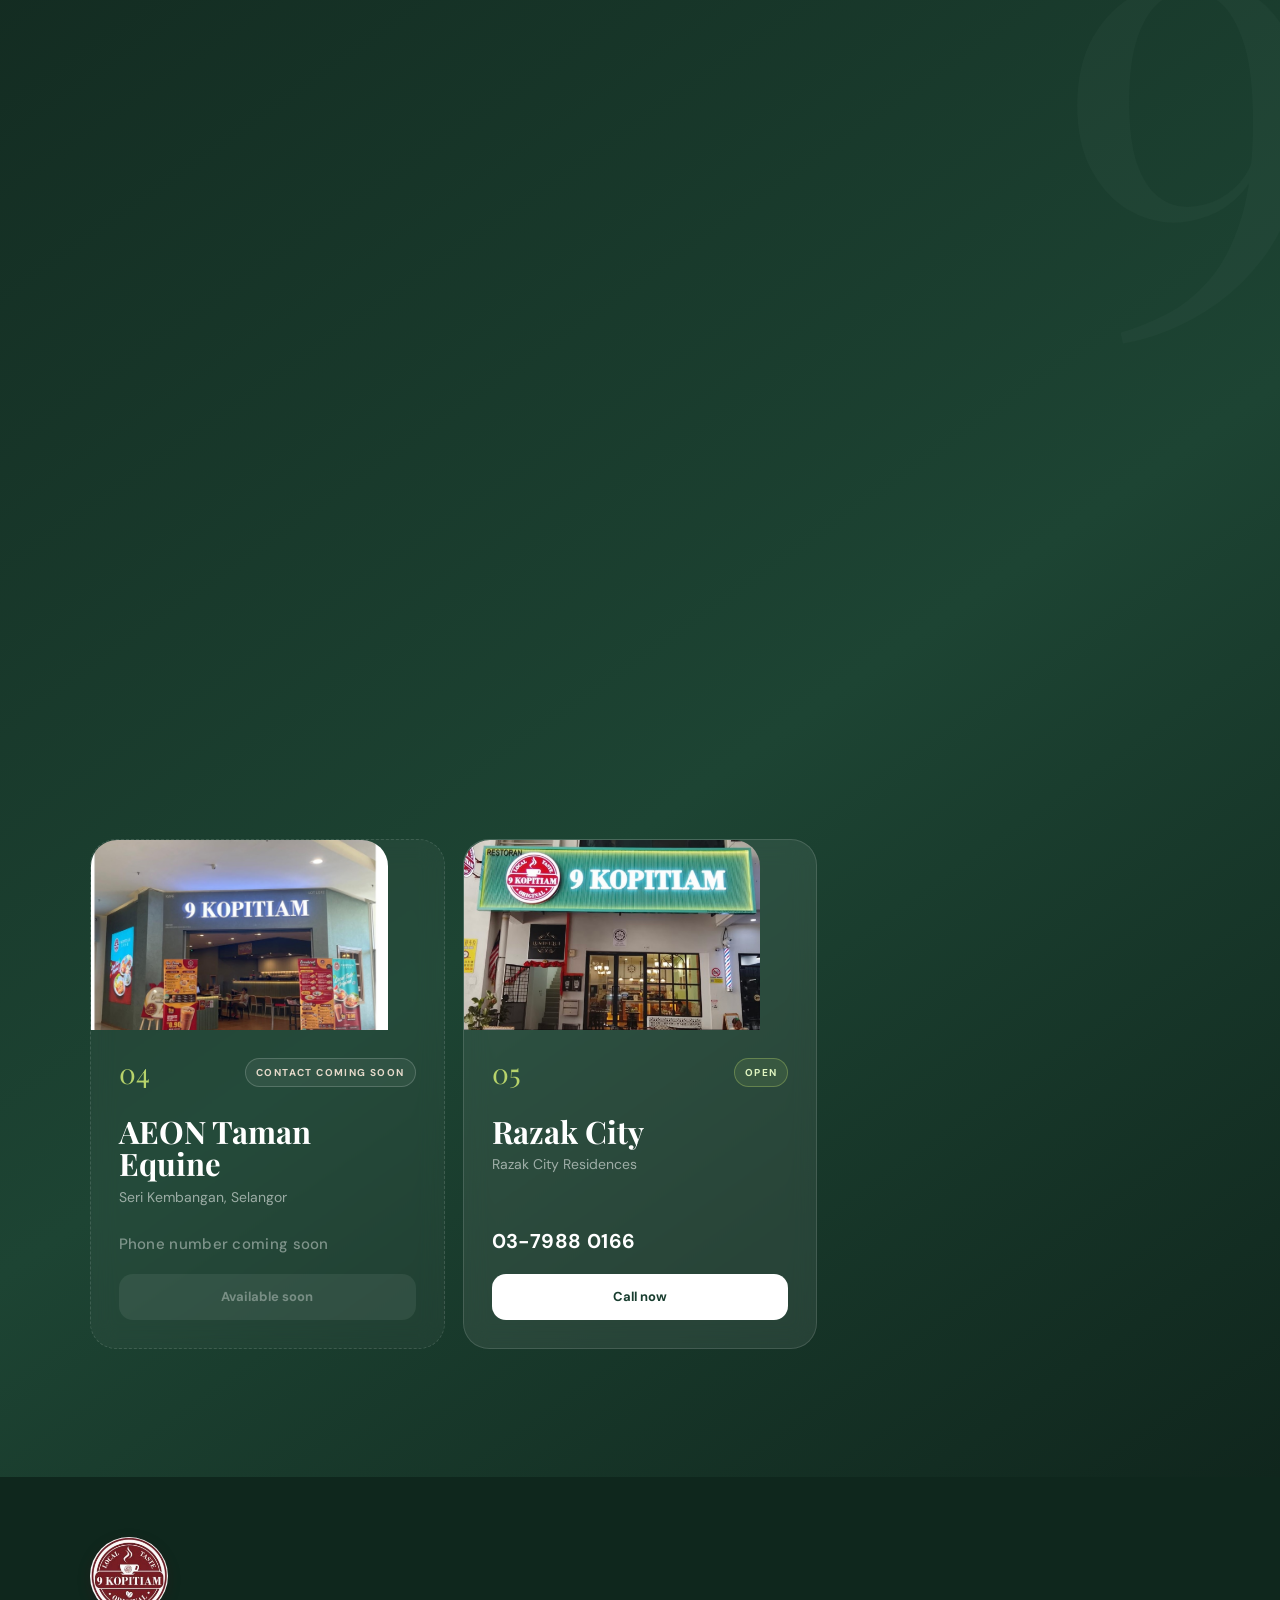
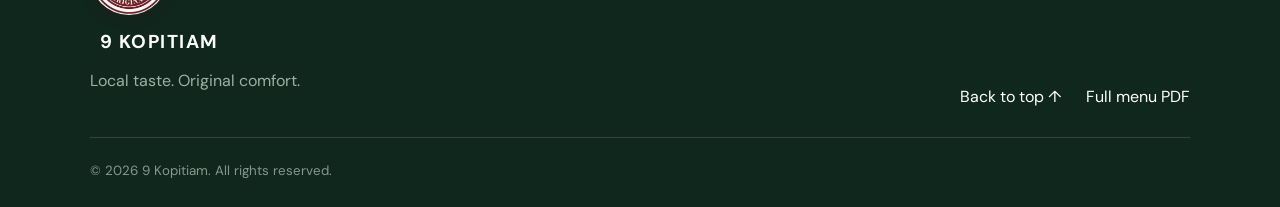
==== commit 55690164: "Betulkan sasaran butang Home" ====
--- a/index.html
+++ b/index.html
@@ -11,7 +11,7 @@
   <link href="https://fonts.googleapis.com/css2?family=DM+Sans:wght@400;500;600;700&family=Playfair+Display:wght@600;700&display=swap" rel="stylesheet">
   <link rel="stylesheet" href="style.css" />
 </head>
-<body>
+<body id="top">
   <header class="site-header" id="top">
     <a class="brand" href="#top" aria-label="9 Kopitiam home">
       <img class="brand-logo" src="assets/9kopitiam-logo.jpeg" alt="9 Kopitiam logo" />
--- a/style.css
+++ b/style.css
@@ -105,3 +105,10 @@
 .gallery-tabs button:nth-child(3){background-position:56% 55%;background-size:245% auto}
 .gallery-tabs button:nth-child(4){background-position:52% 45%;background-size:245% auto}
 .gallery-tabs button:nth-child(5){background-position:74% 64%;background-size:255% auto}
+
+
+/* Floating home button */
+.floating-home{position:fixed;right:22px;bottom:22px;z-index:90;display:inline-flex;align-items:center;gap:7px;min-height:44px;padding:10px 14px;border:1px solid rgba(233,199,125,.72);border-radius:999px;background:rgba(18,54,40,.94);color:#fff;box-shadow:0 12px 30px rgba(7,25,18,.28);backdrop-filter:blur(10px);font-size:12px;font-weight:800;letter-spacing:.02em;transition:transform .2s ease,background .2s ease}
+.floating-home span{font-size:20px;line-height:1;color:#e9c77d}
+.floating-home:hover,.floating-home:focus-visible{transform:translateY(-3px);background:#8f2724;outline:none}
+@media(max-width:520px){.floating-home{right:14px;bottom:14px;min-height:42px;padding:9px 12px}.floating-home b{font-size:11px}}
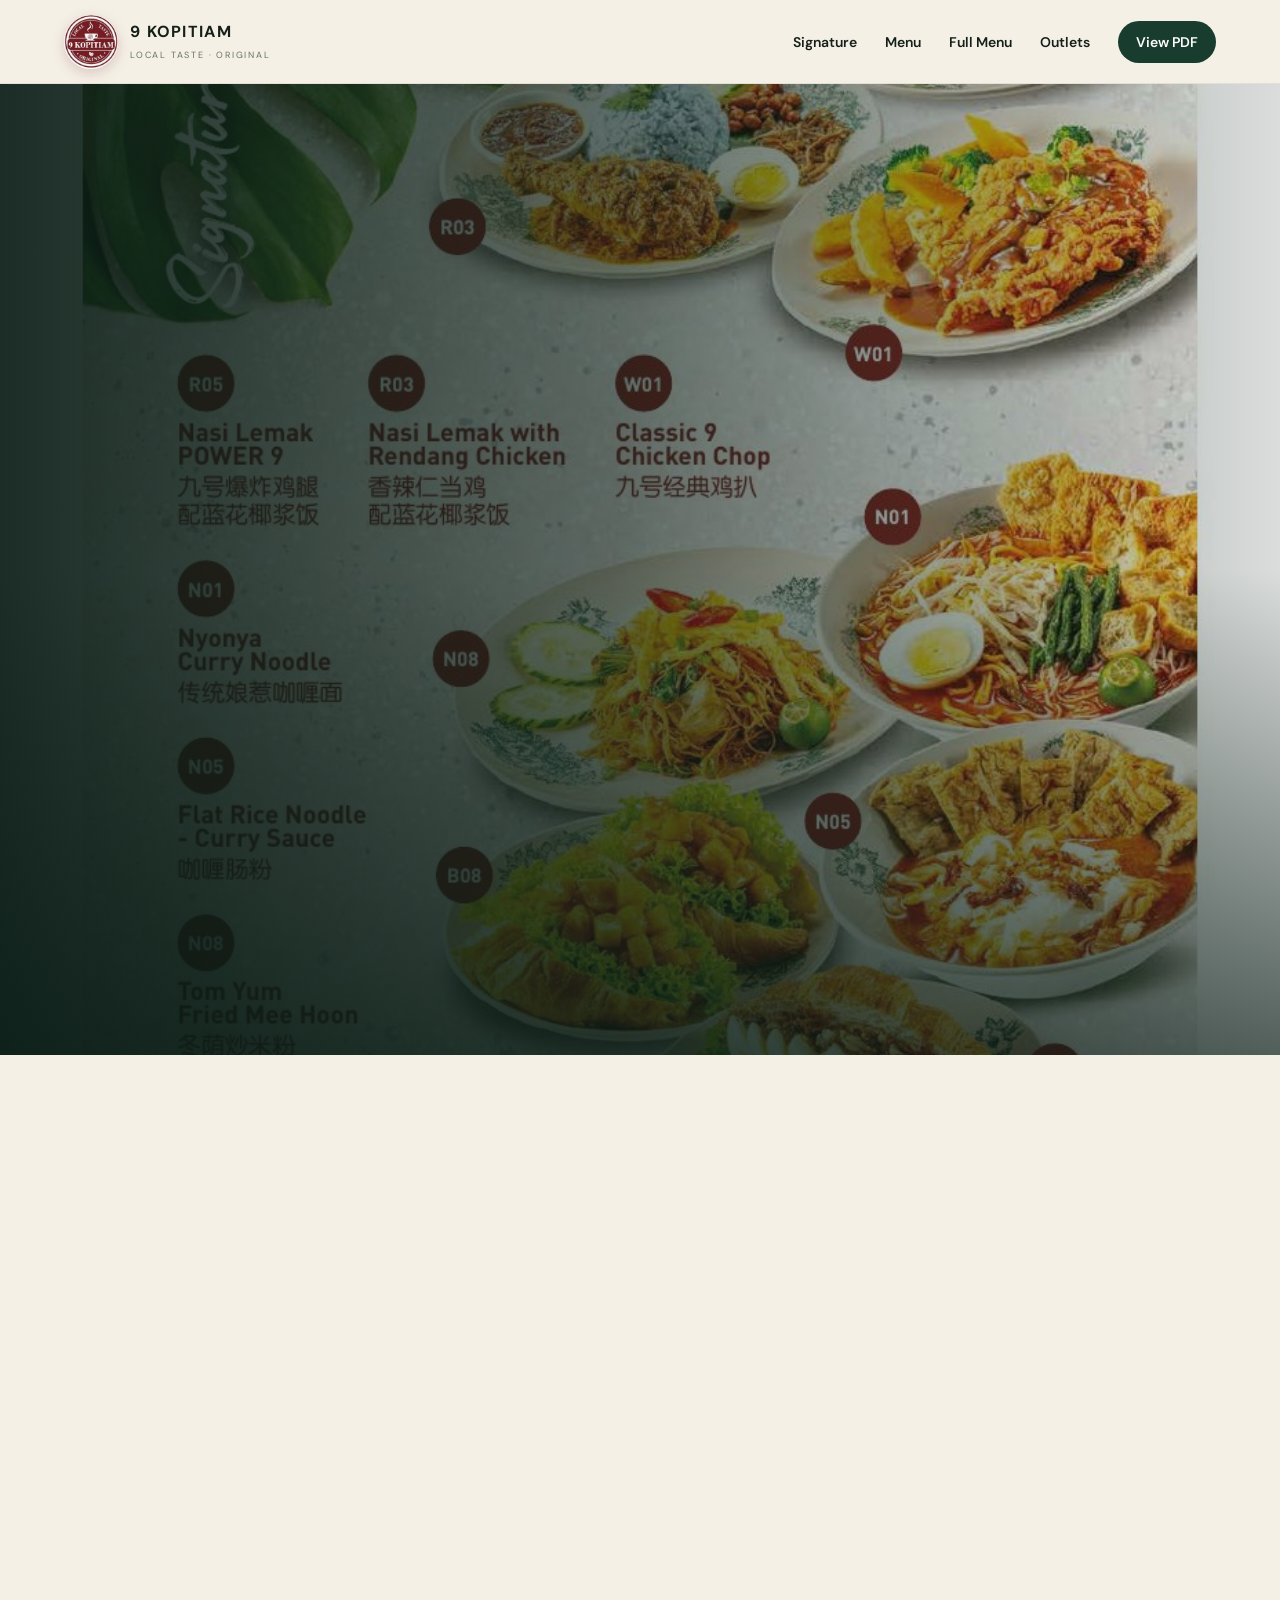
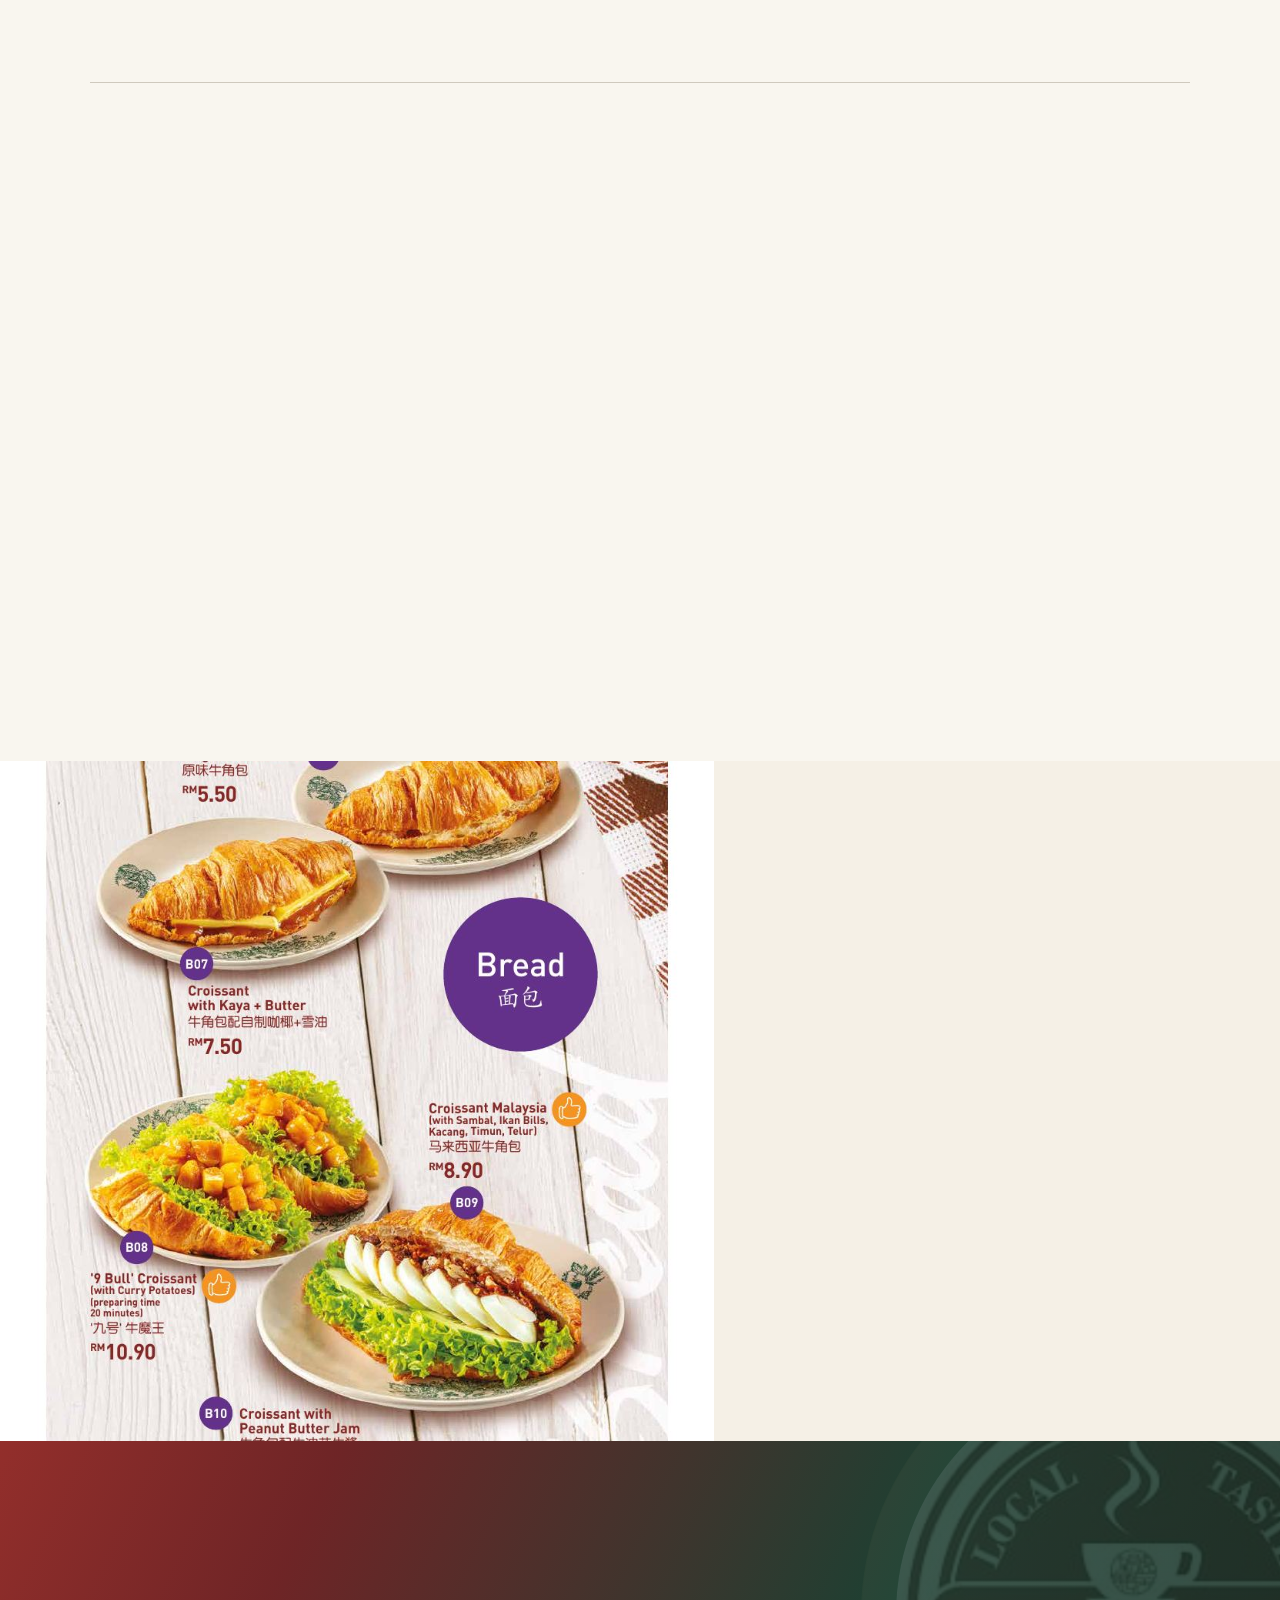
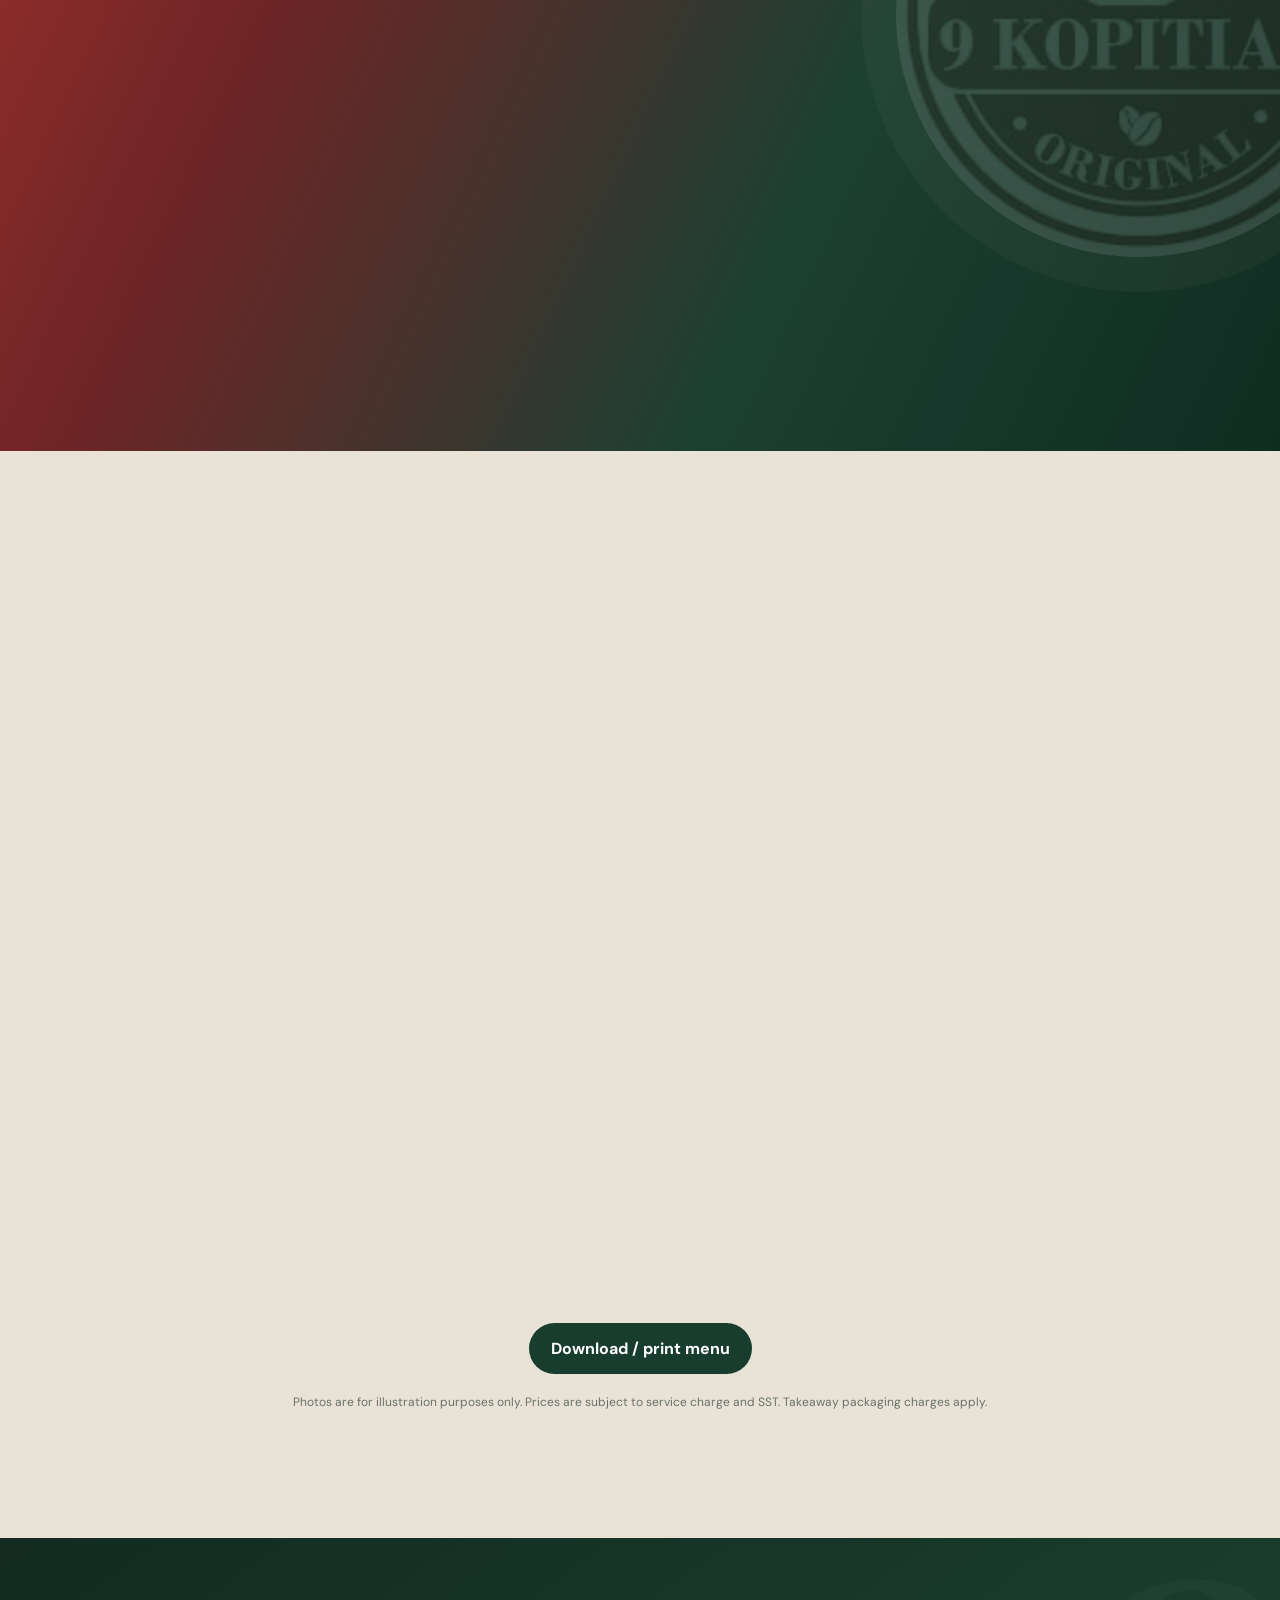
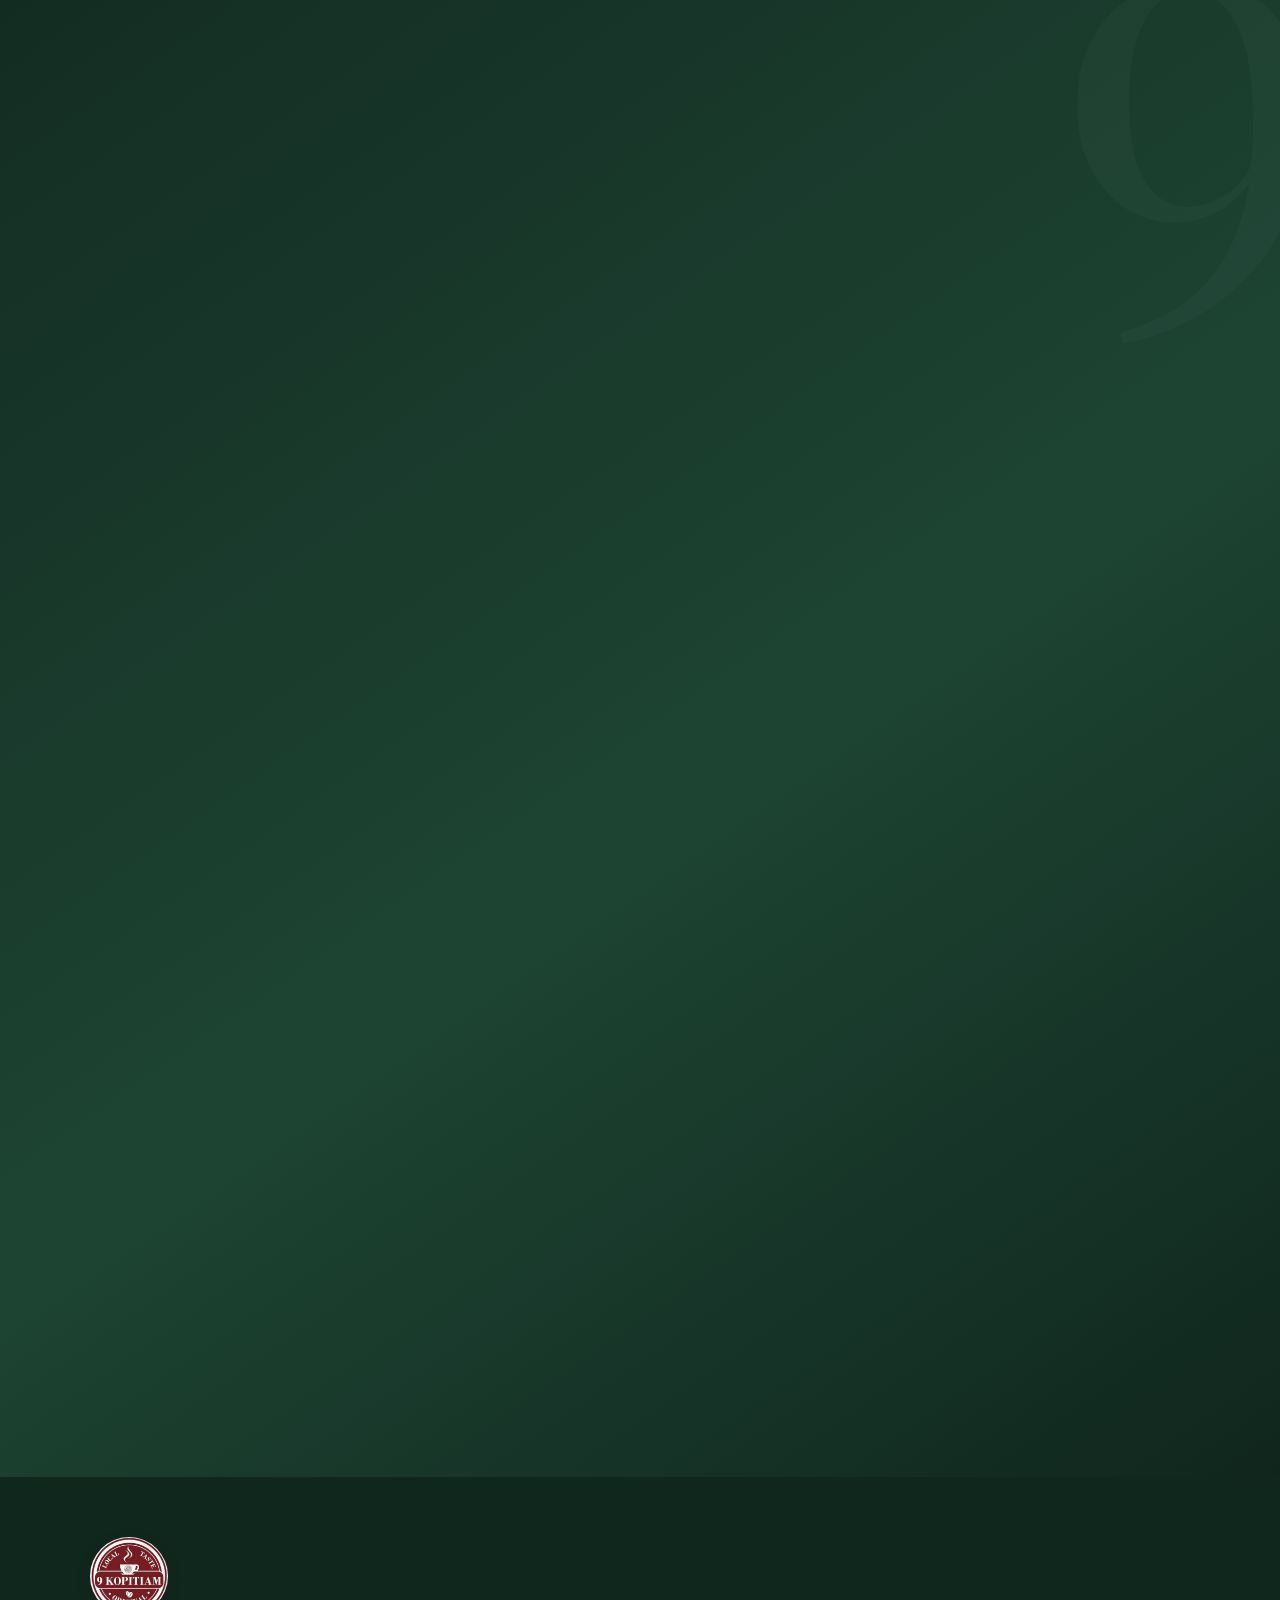
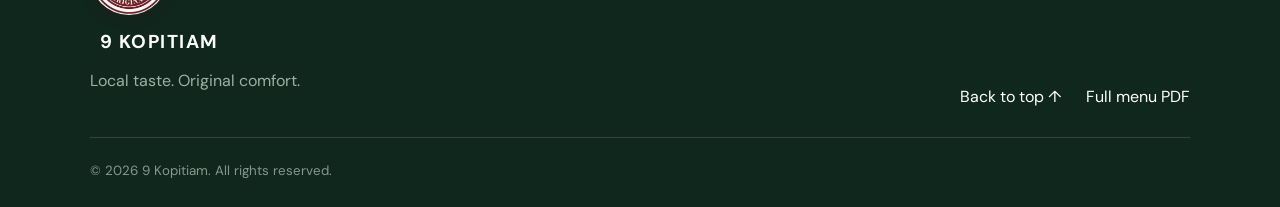
==== commit 36c96f81: "Muatkan butang Home sebelum fungsi halaman" ====
--- a/index.html
+++ b/index.html
@@ -213,8 +213,6 @@
     <div class="footer-links"><a href="#top">Back to top ↑</a><a href="menu-9-kopitiam.pdf" target="_blank" rel="noopener">Full menu PDF</a></div>
     <small>© 2026 9 Kopitiam. All rights reserved.</small>
   </footer>
-  <script src="script.js"></script>
-
   <a class="floating-home" href="#top" aria-label="Back to home"><span aria-hidden="true">⌂</span><b>Home</b></a>
-</body>
+  <script src="script.js"></script></body>
 </html>
--- a/style.css
+++ b/style.css
@@ -112,3 +112,9 @@
 .floating-home span{font-size:20px;line-height:1;color:#e9c77d}
 .floating-home:hover,.floating-home:focus-visible{transform:translateY(-3px);background:#8f2724;outline:none}
 @media(max-width:520px){.floating-home{right:14px;bottom:14px;min-height:42px;padding:9px 12px}.floating-home b{font-size:11px}}
+
+
+/* Hide Home on the main hero */
+.floating-home{opacity:0;visibility:hidden;pointer-events:none;transform:translateY(12px)}
+.floating-home.is-visible{opacity:1;visibility:visible;pointer-events:auto;transform:translateY(0)}
+.floating-home.is-visible:hover,.floating-home.is-visible:focus-visible{transform:translateY(-3px)}
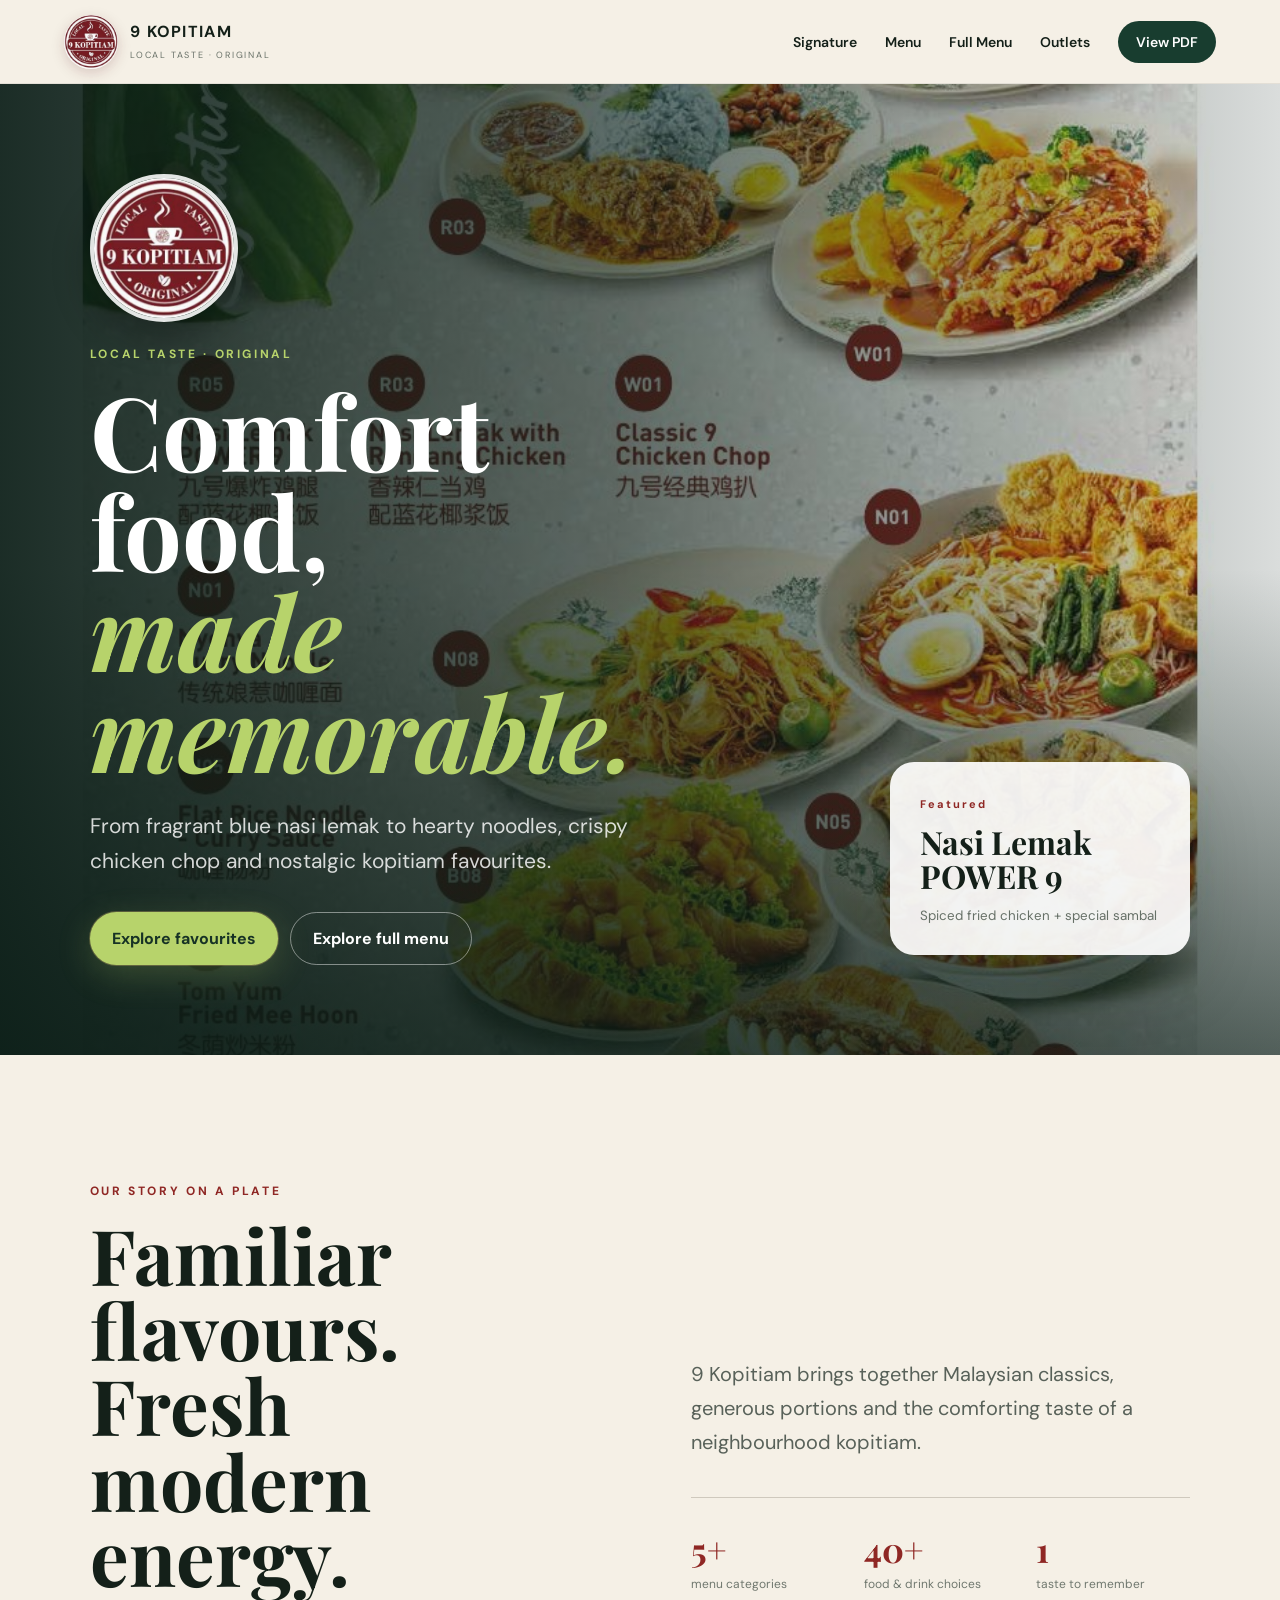
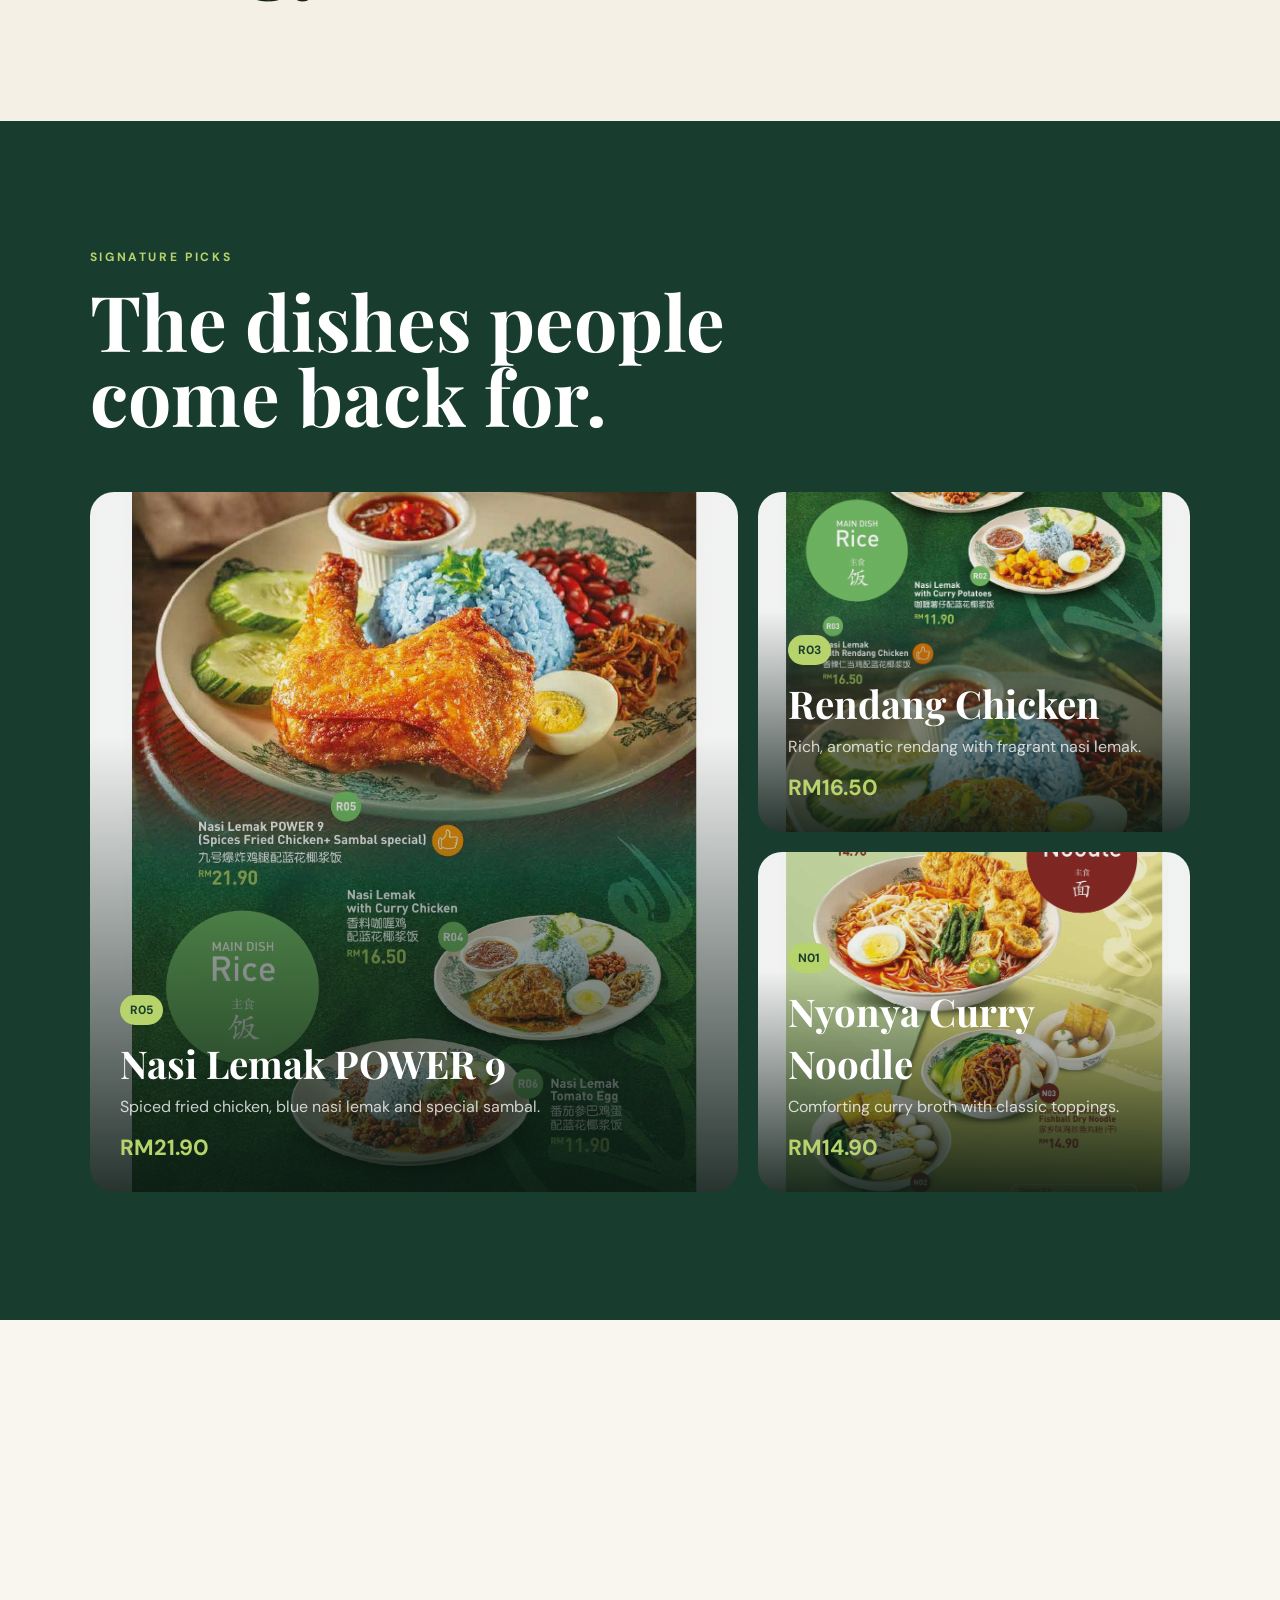
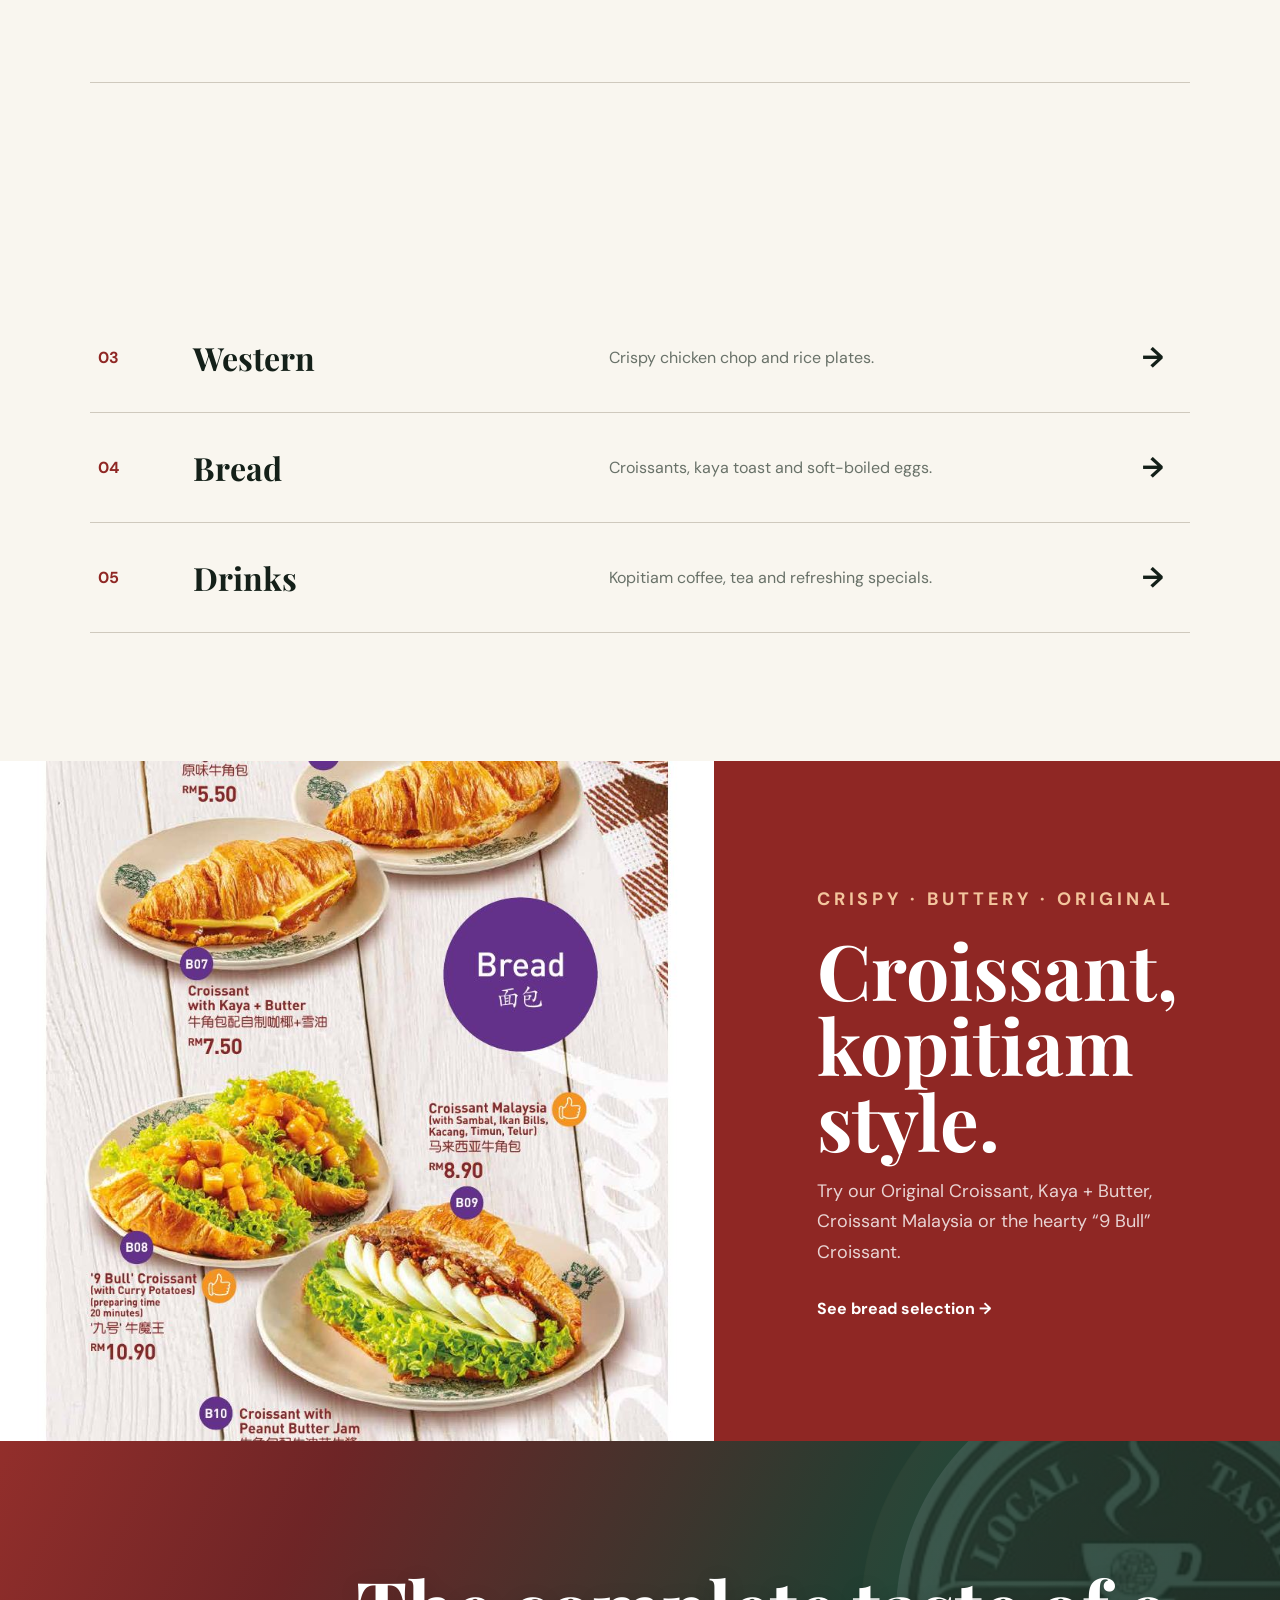
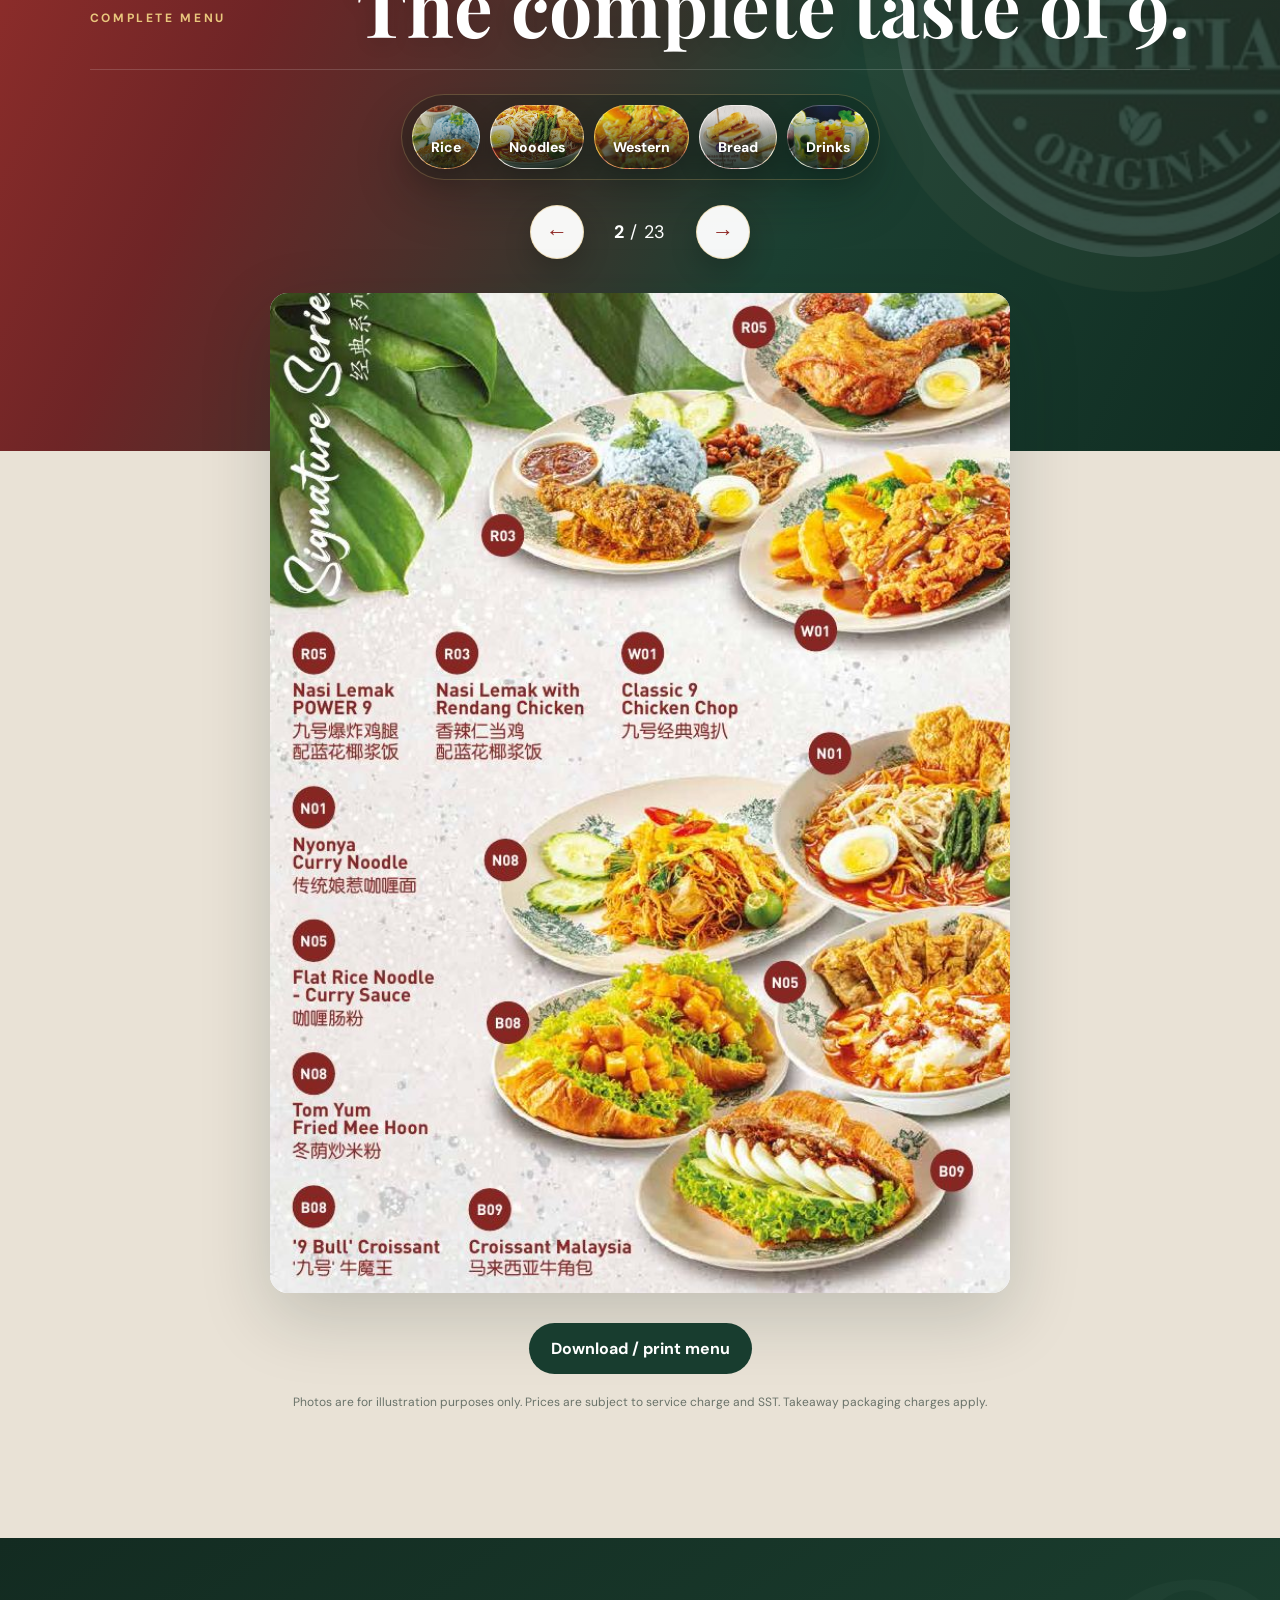
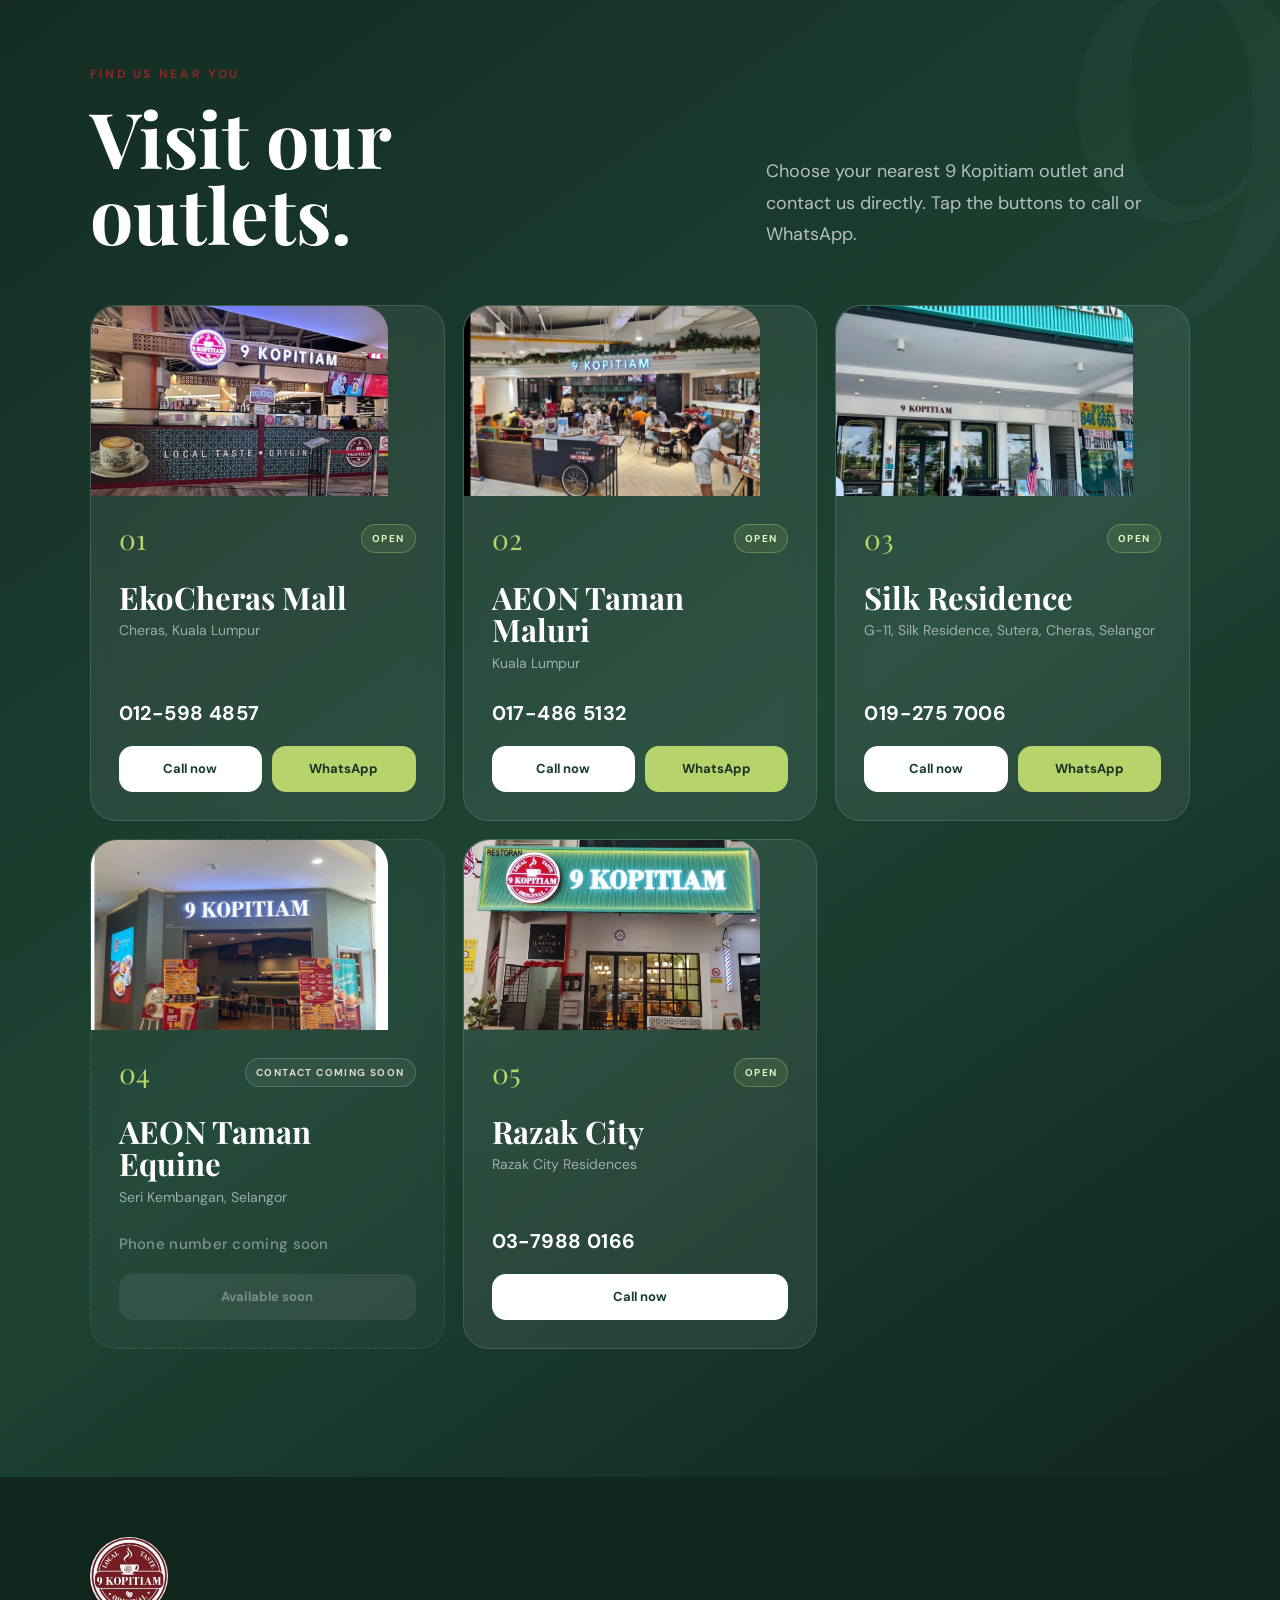
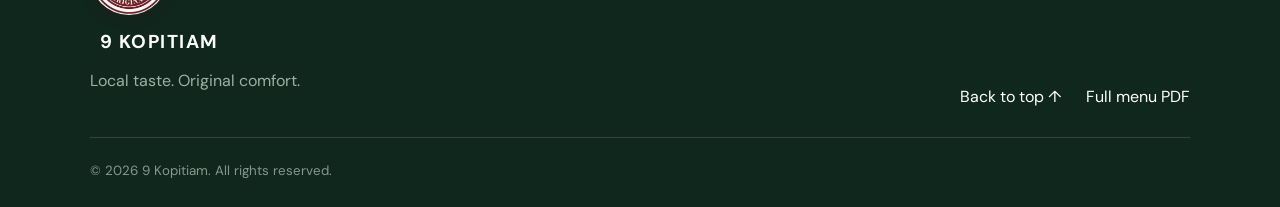
==== commit 9f806e42: "Fix View PDF links on mobile browsers" ====
--- a/index.html
+++ b/index.html
@@ -23,7 +23,7 @@
       <a href="#categories">Menu</a>
       <a href="#gallery">Full Menu</a>
       <a href="#outlets">Outlets</a>
-      <a class="nav-cta" href="menu-9-kopitiam.pdf" target="_blank" rel="noopener">View PDF</a>
+      <a class="nav-cta" href="./menu-9-kopitiam.pdf" type="application/pdf">View PDF</a>
     </nav>
   </header>
 
@@ -127,7 +127,7 @@
         </div>
       </div>
       <div class="gallery-actions">
-        <a class="btn btn-dark" href="menu-9-kopitiam.pdf" target="_blank" rel="noopener">Download / print menu</a>
+        <a class="btn btn-dark" href="./menu-9-kopitiam.pdf" type="application/pdf">Download / print menu</a>
       </div>
       <p class="notice">Photos are for illustration purposes only. Prices are subject to service charge and SST. Takeaway packaging charges apply.</p>
     </section>
@@ -210,7 +210,7 @@
       <h3>9 KOPITIAM</h3>
       <p>Local taste. Original comfort.</p>
     </div>
-    <div class="footer-links"><a href="#top">Back to top ↑</a><a href="menu-9-kopitiam.pdf" target="_blank" rel="noopener">Full menu PDF</a></div>
+    <div class="footer-links"><a href="#top">Back to top ↑</a><a href="./menu-9-kopitiam.pdf" type="application/pdf">Full menu PDF</a></div>
     <small>© 2026 9 Kopitiam. All rights reserved.</small>
   </footer>
   <a class="floating-home" href="#top" aria-label="Back to home"><span aria-hidden="true">⌂</span><b>Home</b></a>
--- a/style.css
+++ b/style.css
@@ -118,3 +118,11 @@
 .floating-home{opacity:0;visibility:hidden;pointer-events:none;transform:translateY(12px)}
 .floating-home.is-visible{opacity:1;visibility:visible;pointer-events:auto;transform:translateY(0)}
 .floating-home.is-visible:hover,.floating-home.is-visible:focus-visible{transform:translateY(-3px)}
+
+
+/* Bread button: white toast with butter */
+.gallery-tabs button:nth-child(4){background-image:url('assets/menu/page-15.jpg');background-position:18% 15%;background-size:275% auto}
+
+
+/* Drinks button: colourful beverage lineup */
+.gallery-tabs button:nth-child(5){background-image:url('assets/menu/page-22.jpg');background-position:50% 80%;background-size:255% auto}
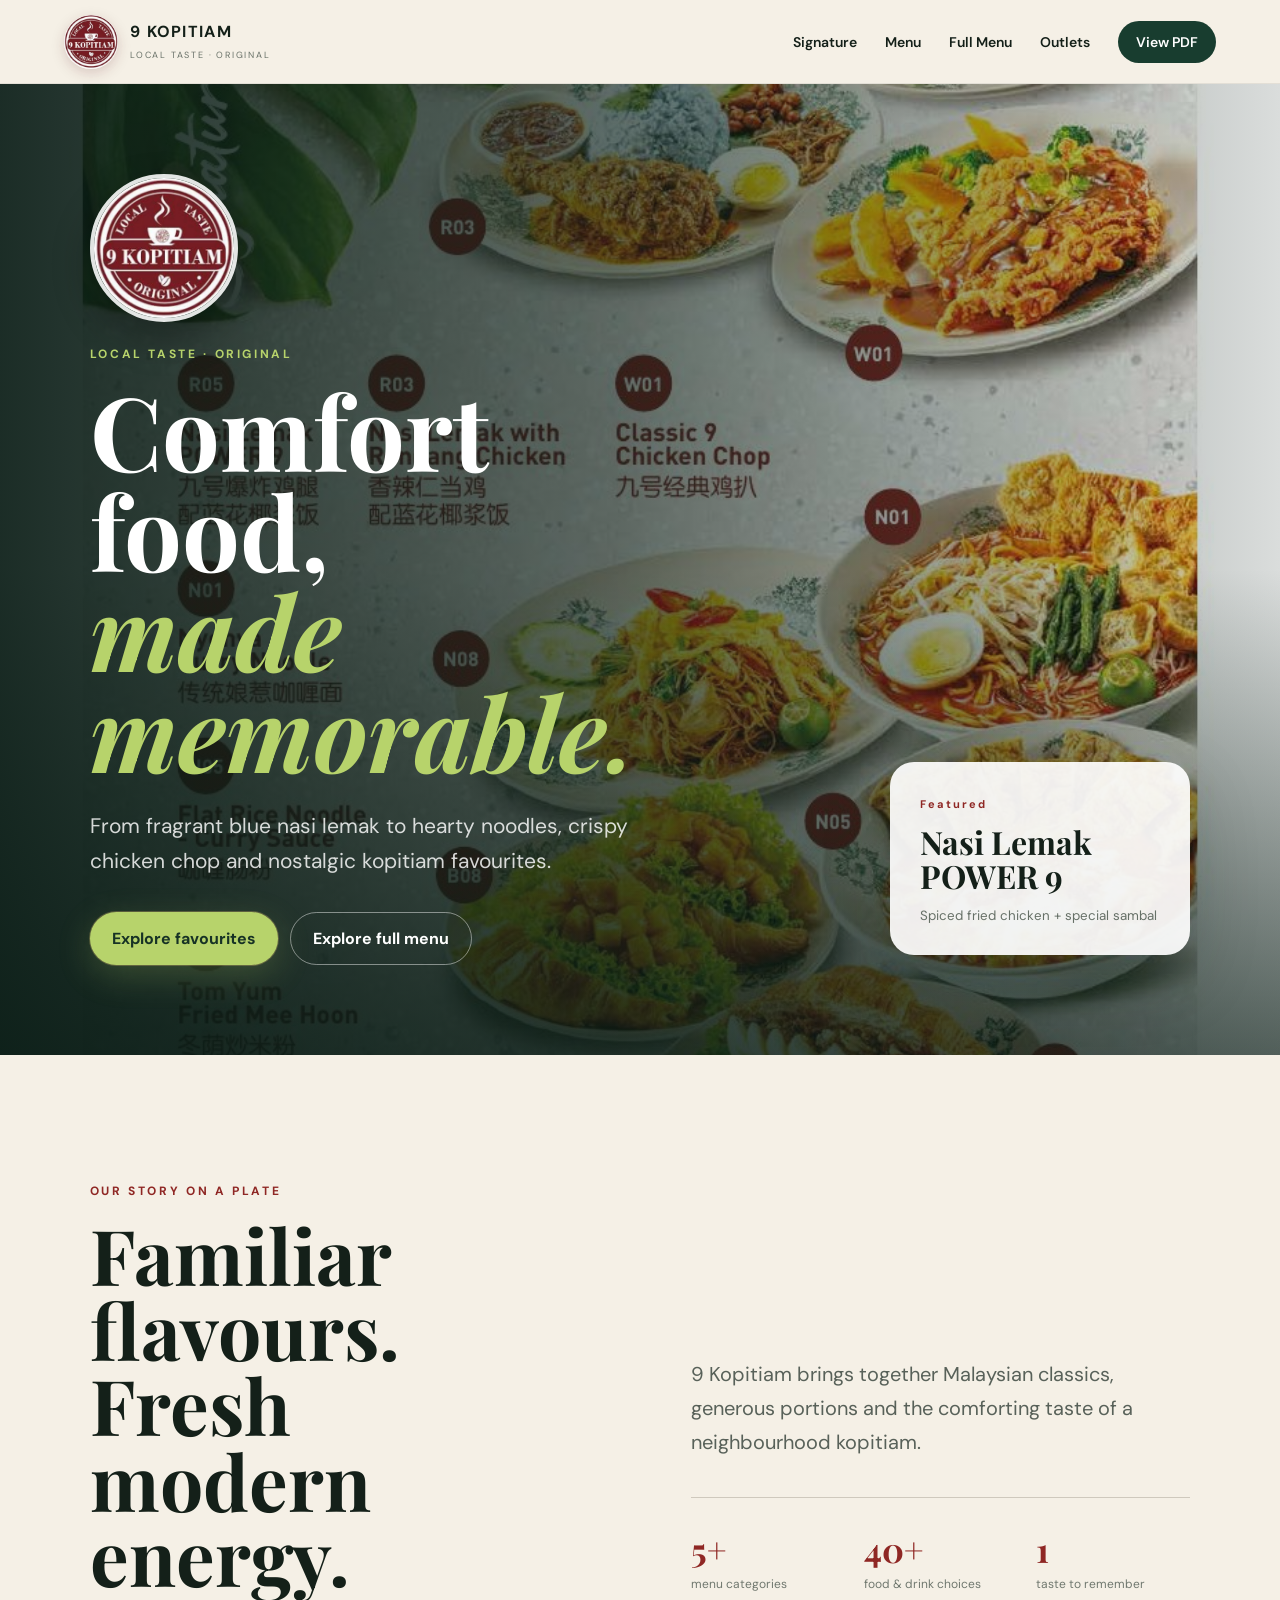
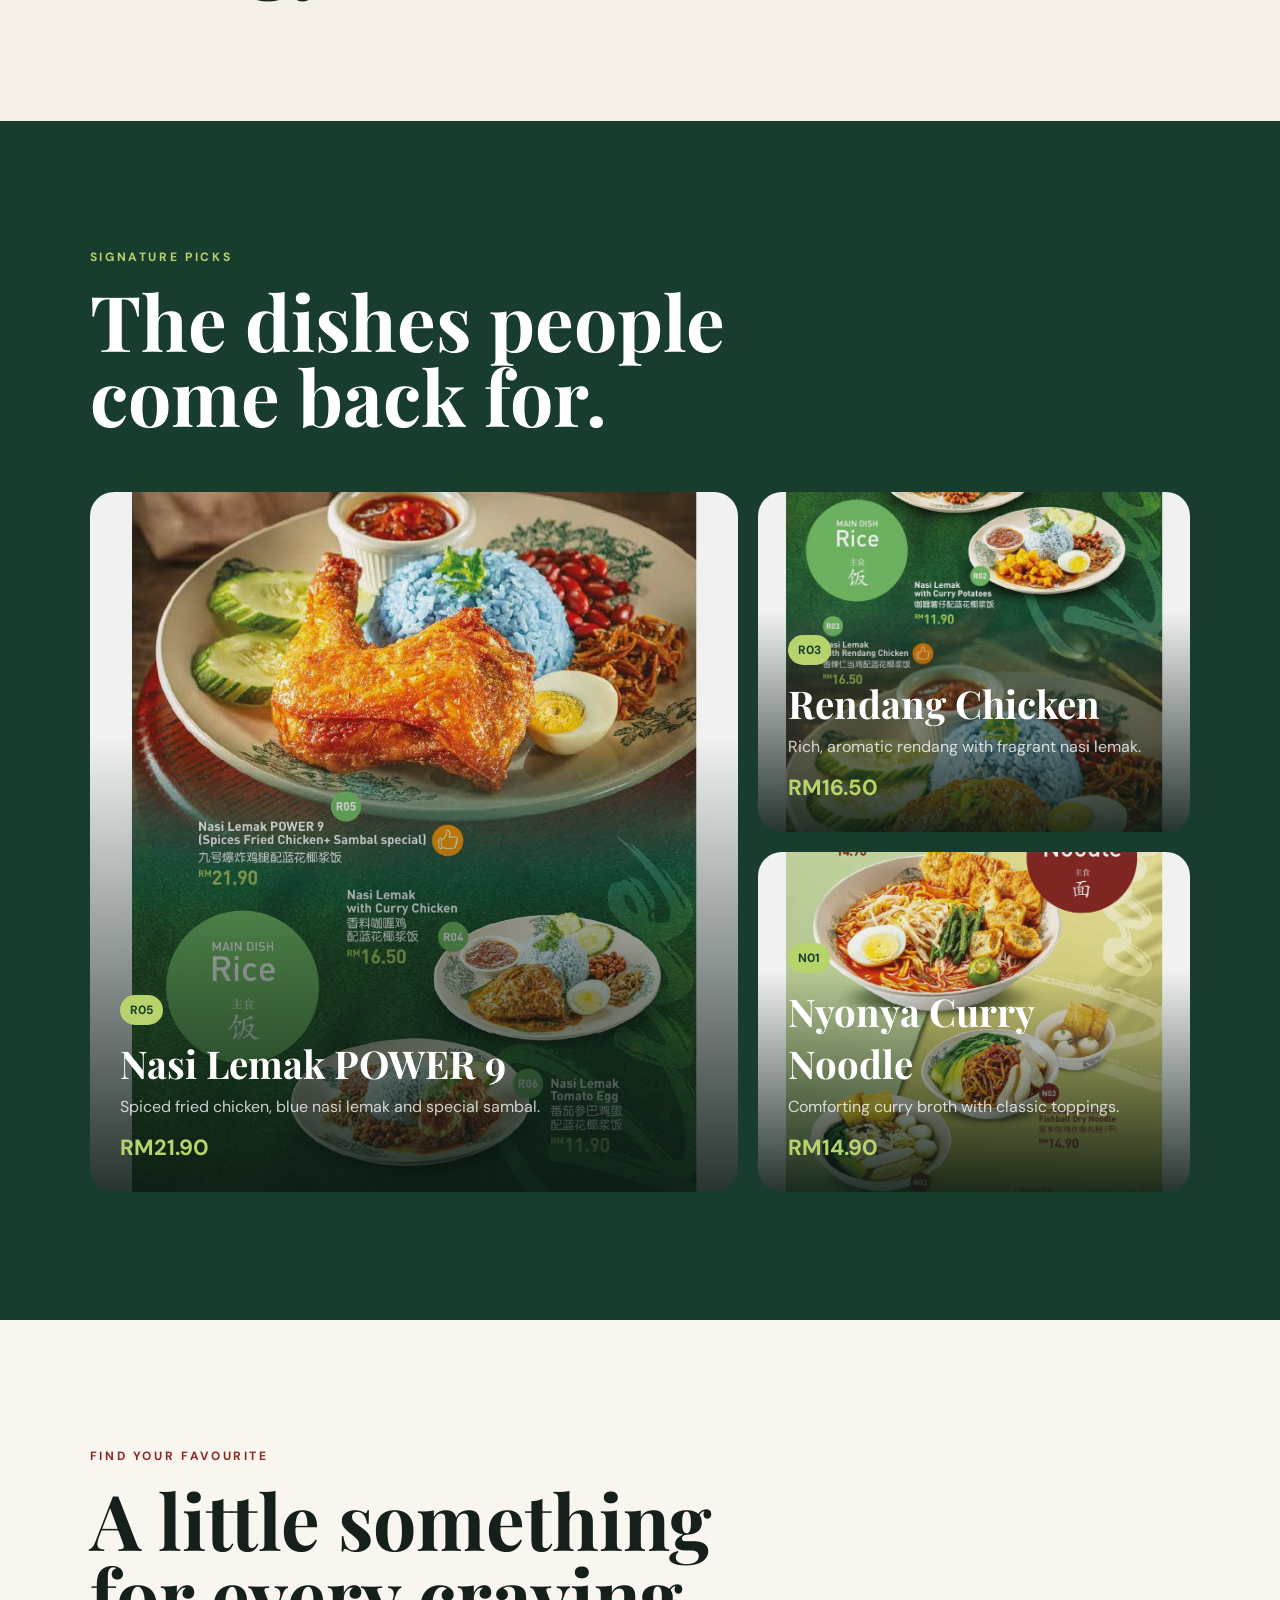
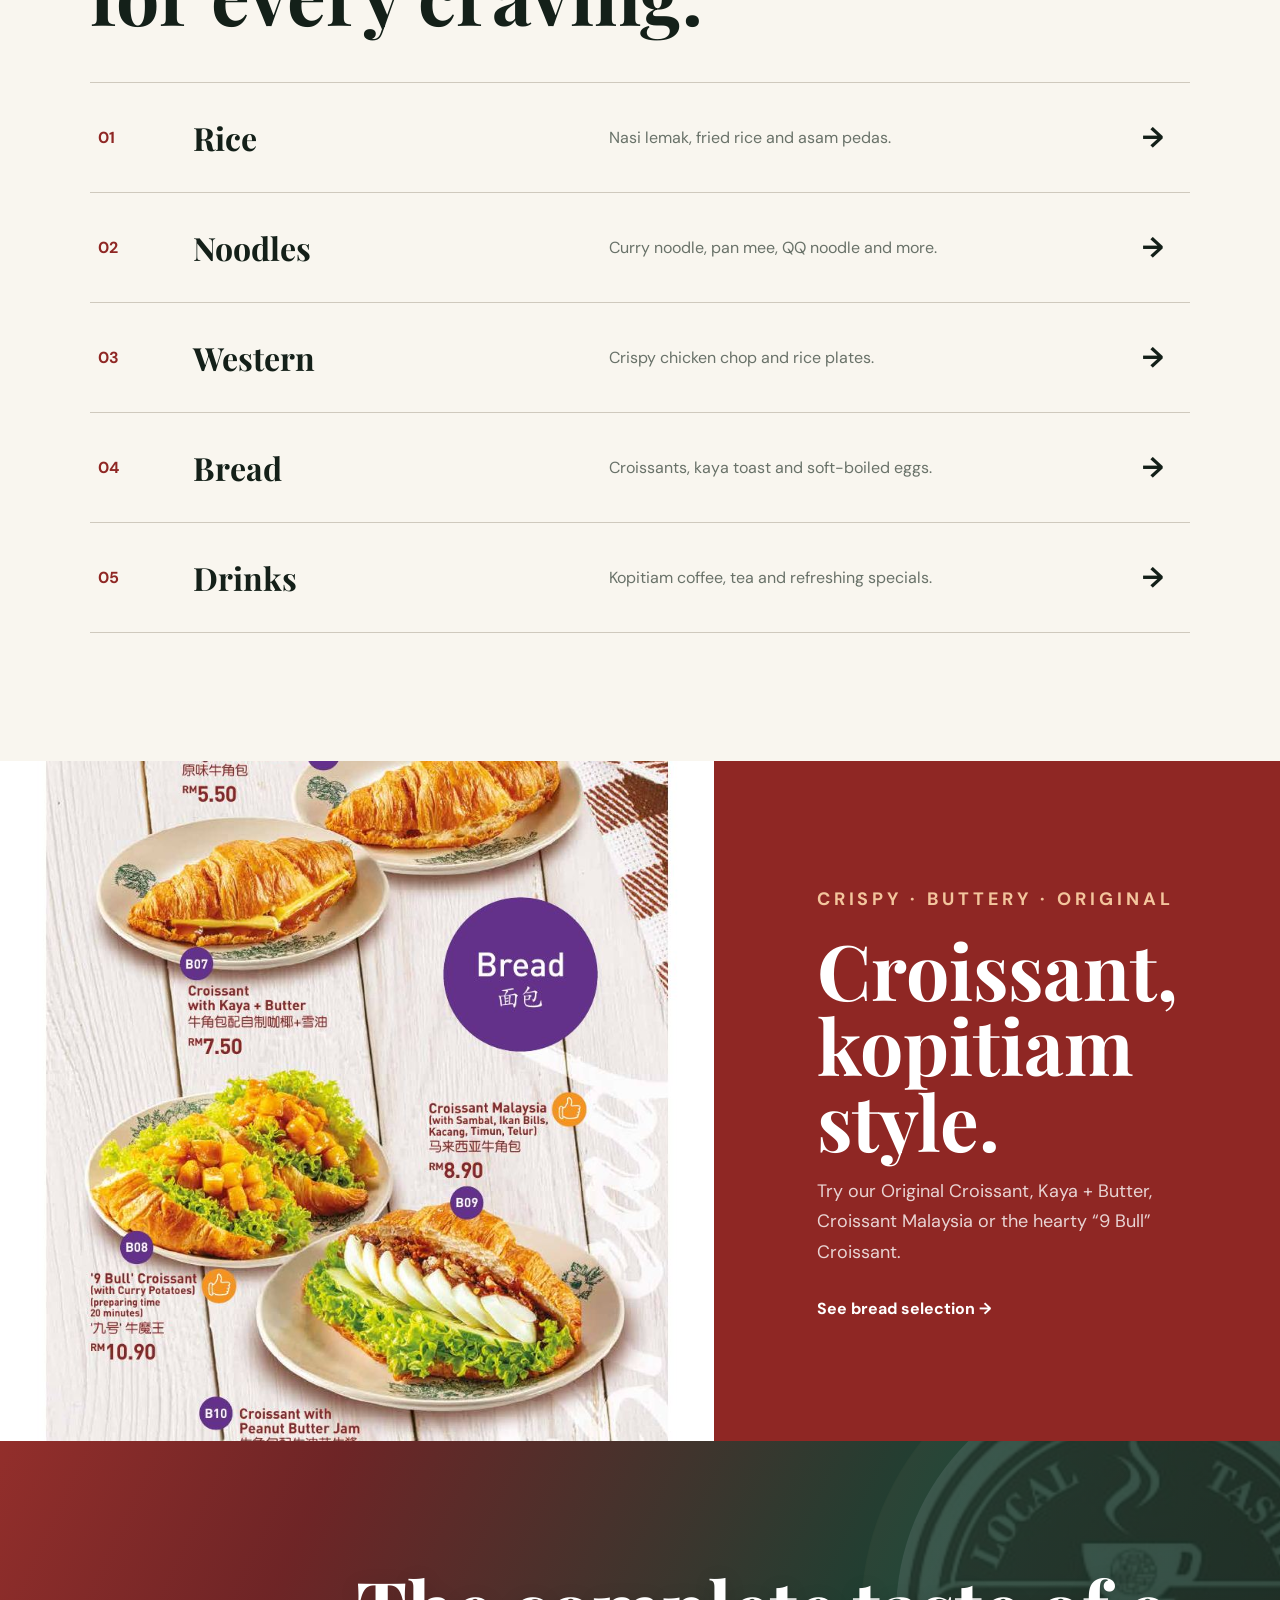
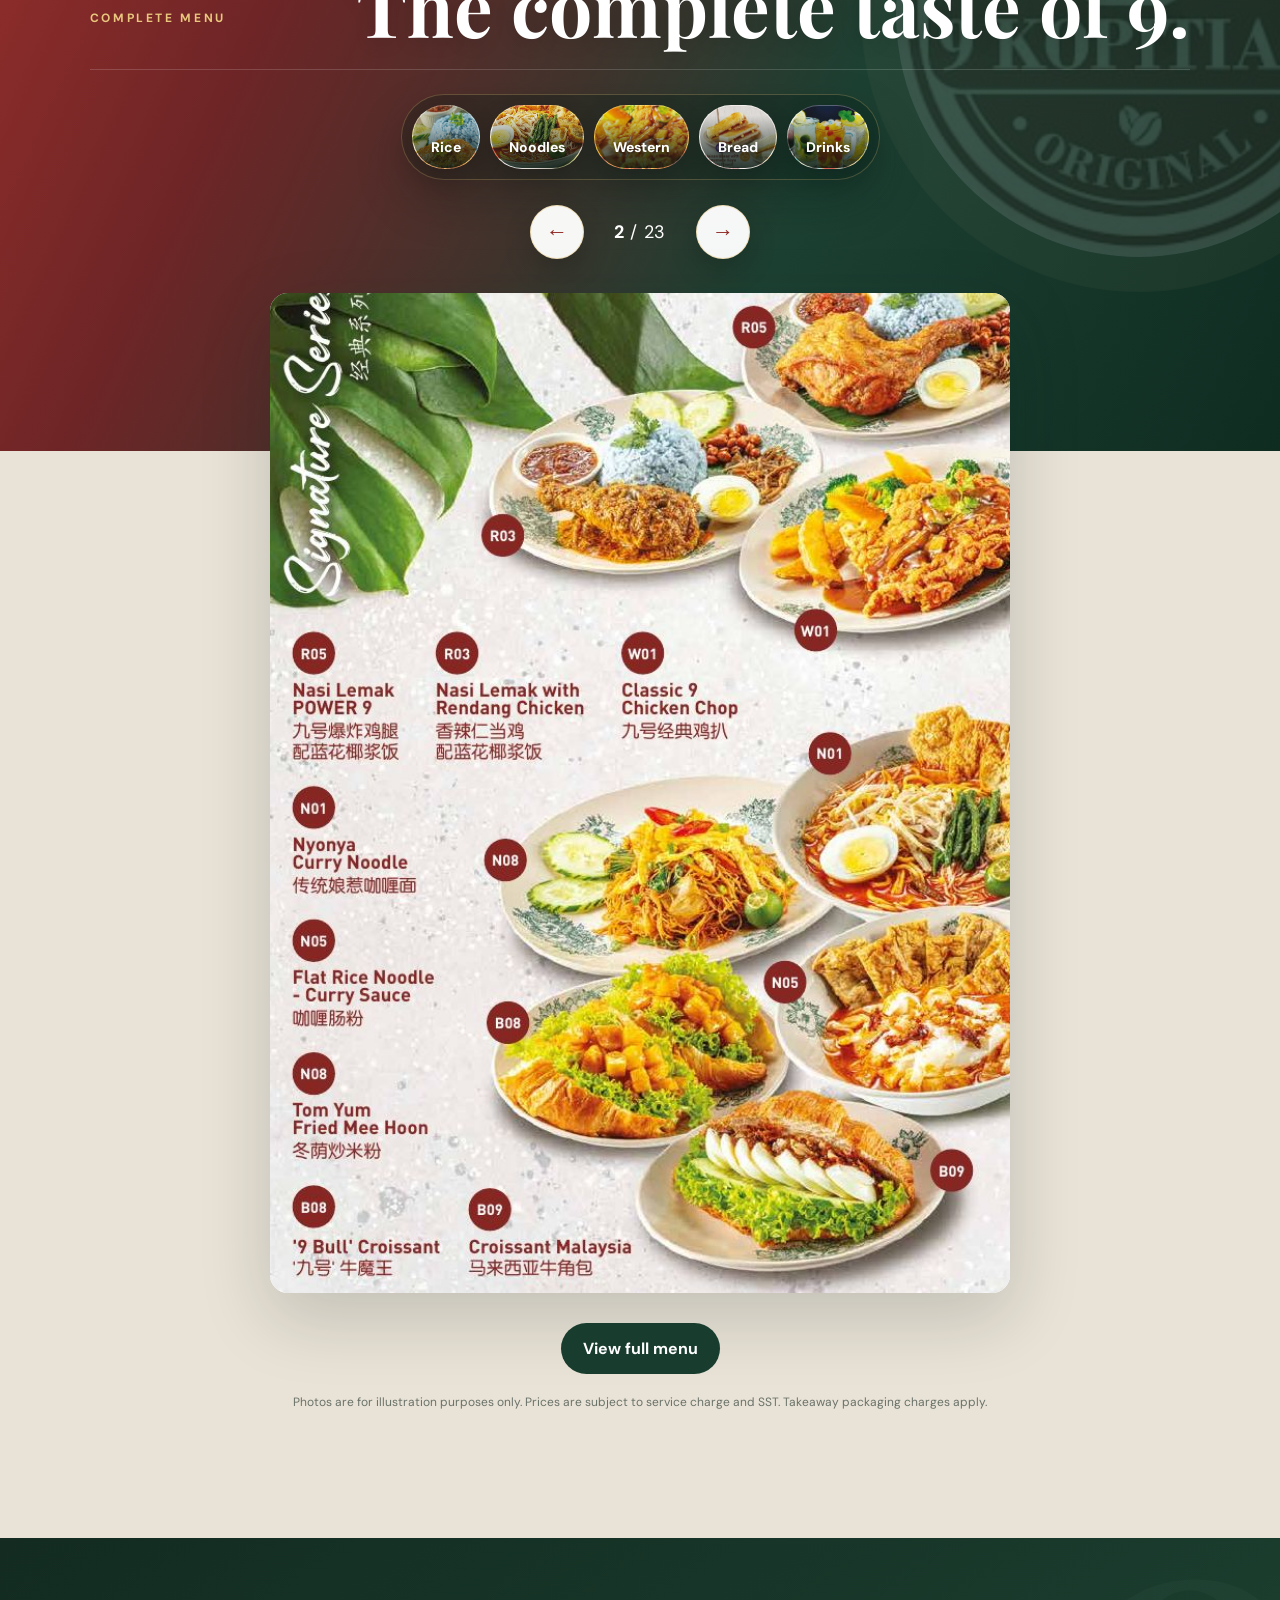
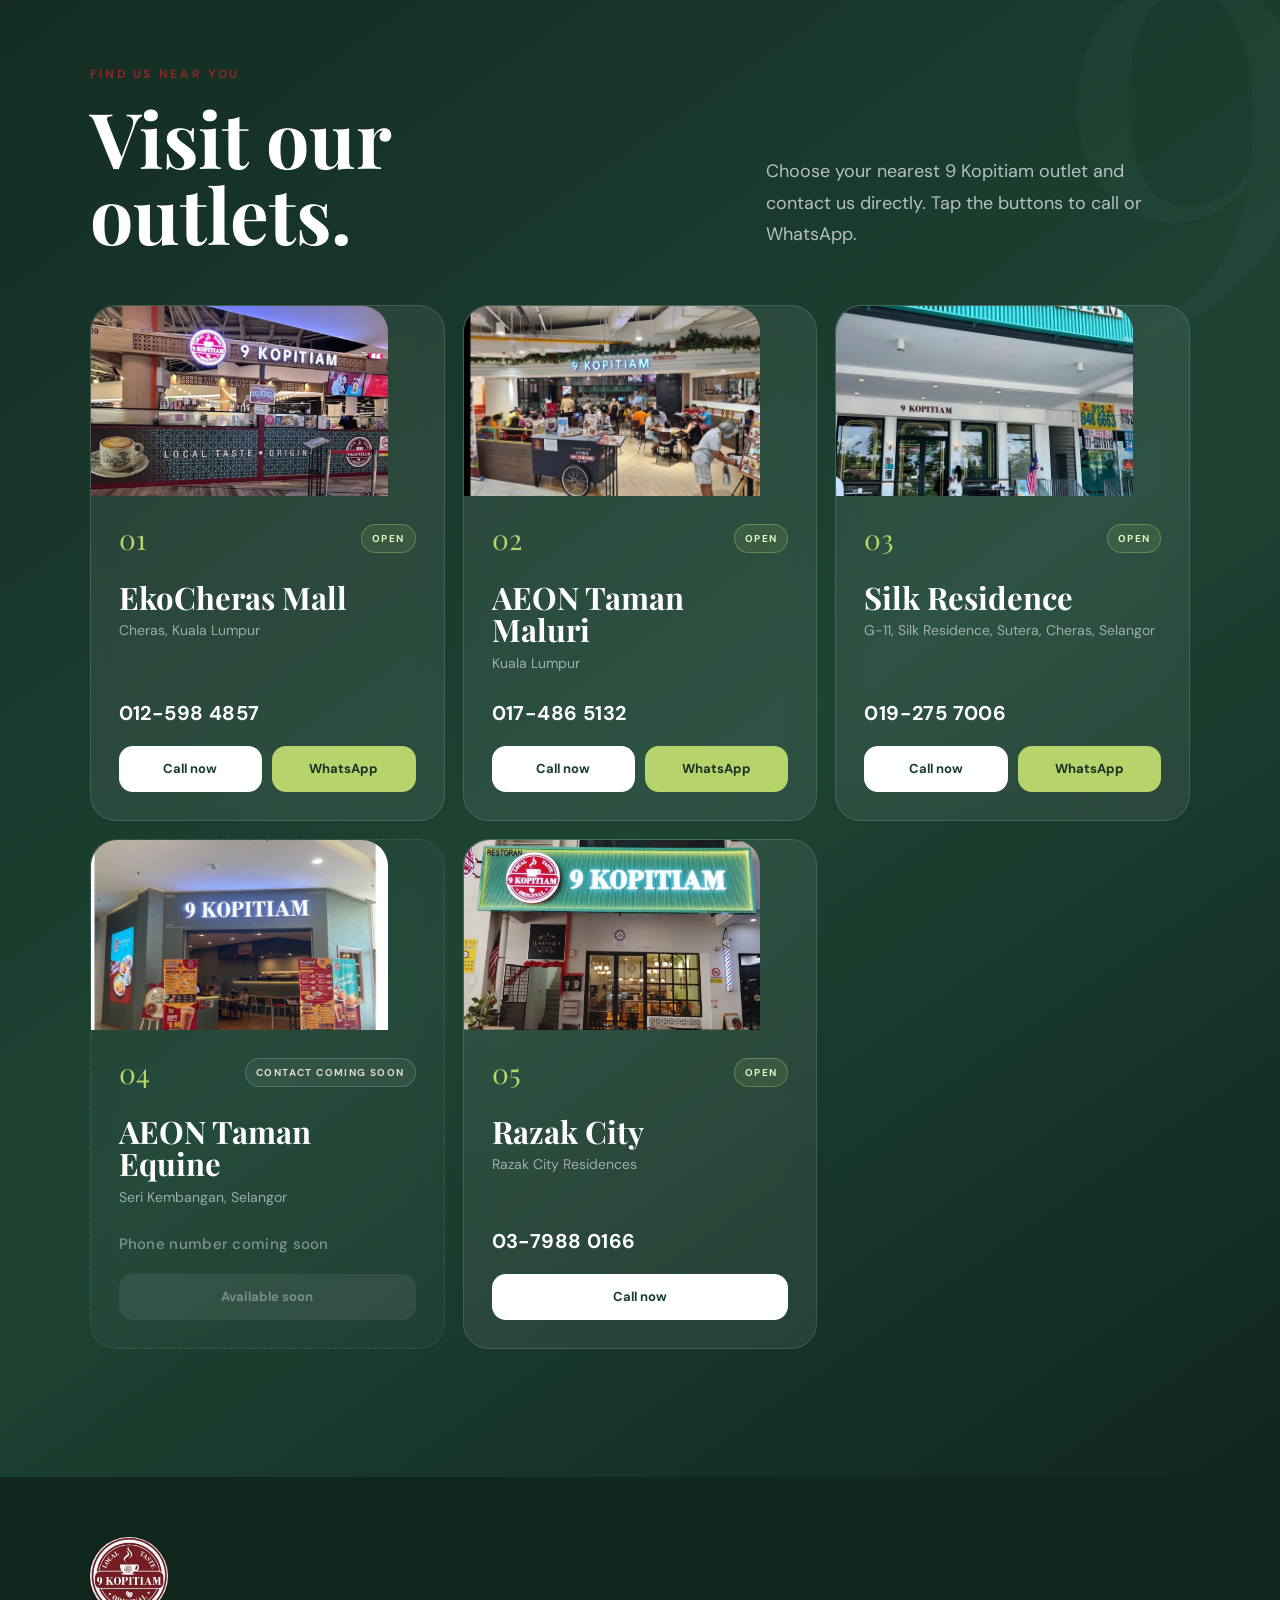
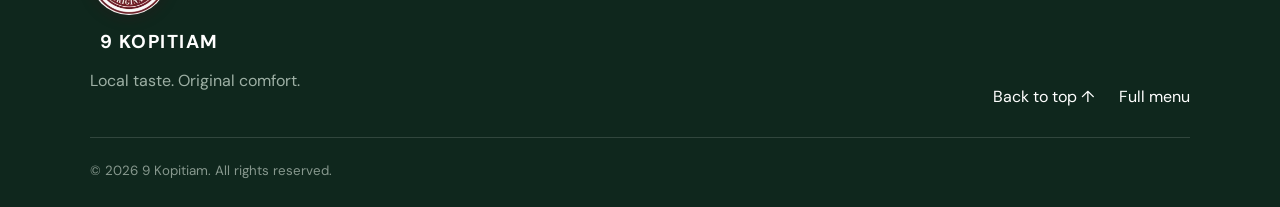
==== commit 64e9e55a: "Fix mobile full menu viewing" ====
--- a/index.html
+++ b/index.html
@@ -23,7 +23,7 @@
       <a href="#categories">Menu</a>
       <a href="#gallery">Full Menu</a>
       <a href="#outlets">Outlets</a>
-      <a class="nav-cta" href="./menu-9-kopitiam.pdf" type="application/pdf">View PDF</a>
+      <a class="nav-cta" href="./menu.html">View PDF</a>
     </nav>
   </header>
 
@@ -127,7 +127,7 @@
         </div>
       </div>
       <div class="gallery-actions">
-        <a class="btn btn-dark" href="./menu-9-kopitiam.pdf" type="application/pdf">Download / print menu</a>
+        <a class="btn btn-dark" href="./menu.html">View full menu</a>
       </div>
       <p class="notice">Photos are for illustration purposes only. Prices are subject to service charge and SST. Takeaway packaging charges apply.</p>
     </section>
@@ -210,7 +210,7 @@
       <h3>9 KOPITIAM</h3>
       <p>Local taste. Original comfort.</p>
     </div>
-    <div class="footer-links"><a href="#top">Back to top ↑</a><a href="./menu-9-kopitiam.pdf" type="application/pdf">Full menu PDF</a></div>
+    <div class="footer-links"><a href="#top">Back to top ↑</a><a href="./menu.html">Full menu</a></div>
     <small>© 2026 9 Kopitiam. All rights reserved.</small>
   </footer>
   <a class="floating-home" href="#top" aria-label="Back to home"><span aria-hidden="true">⌂</span><b>Home</b></a>
